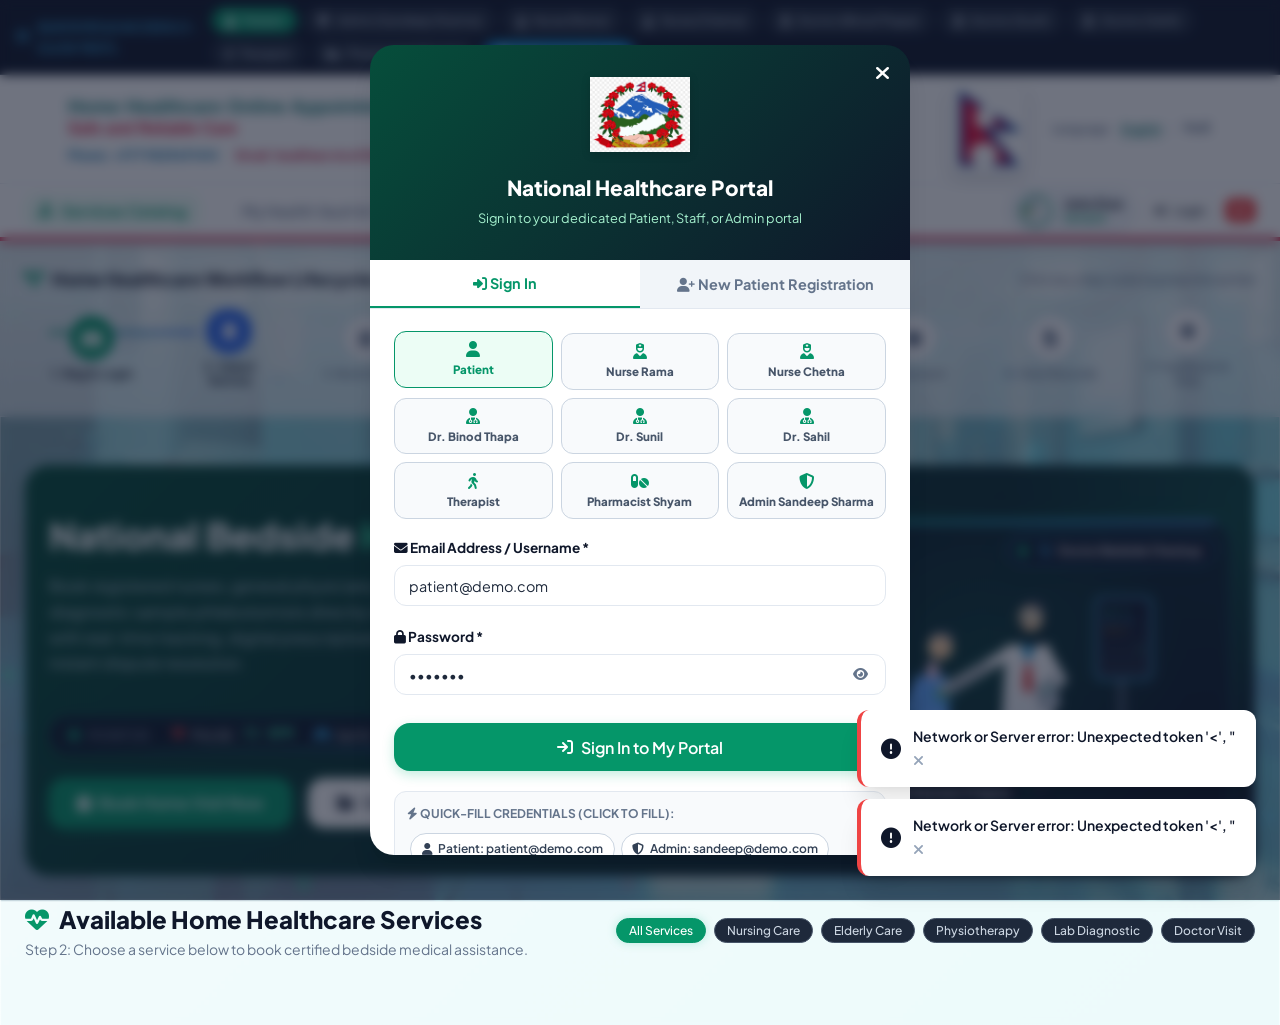
==== templates/index.html @ 121a7b7d "number changes" ====
<!DOCTYPE html>
<html lang="en">
<head>
  <meta charset="UTF-8">
  <meta name="viewport" content="width=device-width, initial-scale=1.0">
  <title>National Home Healthcare Management System</title>
  
  <!-- Google Fonts: Plus Jakarta Sans -->
  <link rel="preconnect" href="https://fonts.googleapis.com">
  <link rel="preconnect" href="https://fonts.gstatic.com" crossorigin>
  <link href="https://fonts.googleapis.com/css2?family=Plus+Jakarta+Sans:wght@400;500;600;700;800&display=swap" rel="stylesheet">
  
  <!-- Font Awesome 6 Icons -->
  <link rel="stylesheet" href="https://cdnjs.cloudflare.com/ajax/libs/font-awesome/6.4.2/css/all.min.css">
  
  <!-- Core & Animation Stylesheets -->
  <link rel="stylesheet" href="/static/css/style.css">
  <link rel="stylesheet" href="/static/css/animations.css">
  <link rel="stylesheet" href="/static/css/doctor_animation.css">
</head>
<body>

  <!-- Top Quick Demo Role Switcher Bar -->
  <aside class="demo-role-bar">
    <div class="demo-title">
      <i class="fa-solid fa-arrows-spin animate-spin" style="animation-duration: 4s;"></i>
      <span>QUICK ROLE ACCESS (1-CLICK TEST):</span>
    </div>
    <div class="role-chips">
      <button class="role-chip-btn active" data-role="patient" onclick="switchDemoRole('patient')" title="Switch to Patient">
        <i class="fa-solid fa-user"></i> Patient
      </button>
      <button class="role-chip-btn" data-role="admin" onclick="switchDemoRole('admin')" title="Switch to Admin Sandeep Sharma">
        <i class="fa-solid fa-shield-halved"></i> Admin (Sandeep Sharma)
      </button>
      <button class="role-chip-btn" data-role="nurse" onclick="switchDemoRole('nurse')" title="Switch to Nurse Rama">
        <i class="fa-solid fa-user-nurse"></i> Nurse (Rama)
      </button>
      <button class="role-chip-btn" data-role="nurse_chetna" onclick="switchDemoRole('nurse_chetna')" title="Switch to Nurse Chetna">
        <i class="fa-solid fa-user-nurse"></i> Nurse (Chetna)
      </button>
      <button class="role-chip-btn" data-role="doctor" onclick="switchDemoRole('doctor')" title="Switch to Doctor Binod Thapa">
        <i class="fa-solid fa-user-doctor"></i> Doctor (Binod Thapa)
      </button>
      <button class="role-chip-btn" data-role="doctor_sunil" onclick="switchDemoRole('doctor_sunil')" title="Switch to Doctor Sunil">
        <i class="fa-solid fa-user-doctor"></i> Doctor (Sunil)
      </button>
      <button class="role-chip-btn" data-role="doctor_sahil" onclick="switchDemoRole('doctor_sahil')" title="Switch to Doctor Sahil">
        <i class="fa-solid fa-user-doctor"></i> Doctor (Sahil)
      </button>
      <button class="role-chip-btn" data-role="therapist" onclick="switchDemoRole('therapist')" title="Switch to Therapist">
        <i class="fa-solid fa-person-walking"></i> Therapist
      </button>
      <button class="role-chip-btn" data-role="pharmacist" onclick="switchDemoRole('pharmacist')" title="Switch to Pharmacist Shyam">
        <i class="fa-solid fa-pills"></i> Pharmacist (Shyam)
      </button>
      <button class="role-chip-btn" data-role="login" onclick="openLoginModal()" style="background:#0284c7; color:white; border-color:#38bdf8;">
        <i class="fa-solid fa-key"></i> ID/Password Login
      </button>
    </div>
  </aside>

  <!-- Government service masthead -->
  <header class="navbar">
    <div class="government-masthead">
      <div class="masthead-service-info">
        <strong data-i18n data-en="Home Healthcare Online Appointments with Expert Doctors" data-ne="घरमै स्वास्थ्य सेवा अनलाइन अपोइन्टमेन्ट विशेषज्ञ चिकित्सक">Home Healthcare Online Appointments with Expert Doctors</strong>
        <strong data-i18n data-en="Safe and Reliable Care" data-ne="सुरक्षित र भरपर्दो सेवा">Safe and Reliable Care</strong>
        <div class="masthead-contact">
          <span>Phone: +977 9829691414</span>
          <span>Email: healthservice123@gmail.com</span>
        </div>
      </div>

      <div class="nepal-flag-card" role="img" aria-label="Flag of Nepal">
        <svg viewBox="0 0 120 150" aria-hidden="true">
          <defs>
            <linearGradient id="flagRed" x1="0" y1="0" x2="1" y2="1">
              <stop offset="0" stop-color="#e8113f"/>
              <stop offset="1" stop-color="#d10a35"/>
            </linearGradient>
          </defs>
          <g class="flag-cloth">
            <path d="M10 9 L111 76 L58 76 L111 141 L10 141 Z" fill="url(#flagRed)" stroke="#003893" stroke-width="7" stroke-linejoin="miter"/>
            <!-- Moon and sun use the official Nepal flag placement. -->
            <path d="M31 38 A24 24 0 0 0 74 51 A19 19 0 0 1 35 57 A22 22 0 0 0 31 38 Z" fill="#fff"/>
            <path d="M51 29 l3 8 5-7 1 8 7-5 -2 8 8-2 -5 7 8 1 -8 4 5 6 -9-1 1 8 -7-5 -3 8 -3-8 -7 5 1-8 -9 1 5-6 -8-4 8-1 -5-7 8 2 -2-8 7 5 1-8 5 7z" fill="#fff"/>
            <path d="M53 95 l4 10 8-7 1 11 10-4 -4 10 11 1 -9 7 10 4 -11 3 6 9 -11-1 1 11 -9-6 -3 11 -4-10 -5 10 -3-11 -9 6 1-11 -11 1 6-9 -11-3 10-4 -9-7 11-1 -4-10 10 4 1-11 8 7z" fill="#fff"/>
          </g>
        </svg>
      </div>

      <div class="language-switcher" aria-label="Language selection">
        <span class="language-label" data-i18n data-en="Language" data-ne="भाषा">Language</span>
        <button type="button" class="language-option active" data-language="en" onclick="setLanguage('en')">English</button>
        <span class="language-divider">|</span>
        <button type="button" class="language-option" data-language="ne" onclick="setLanguage('ne')">नेपाली</button>
      </div>
    </div>

    <div class="container nav-wrapper">
      <nav class="nav-links">
        <button class="nav-btn active" id="navBtnServices" data-tab="services" onclick="switchTab('services')">
          <i class="fa-solid fa-hand-holding-medical"></i> <span data-i18n data-en="Services Catalog" data-ne="सेवा सूची">Services Catalog</span>
        </button>
        <button class="nav-btn" id="navBtnRecords" data-tab="records" onclick="switchTab('records')">
          <i class="fa-solid fa-folder-medical"></i> <span data-i18n data-en="My Health Vault & Vitals" data-ne="मेरो स्वास्थ्य विवरण">My Health Vault & Vitals</span>
        </button>
        <button class="nav-btn" id="navBtnProfessional" data-tab="professional" onclick="switchTab('professional')">
          <i class="fa-solid fa-stethoscope"></i> <span id="staffNavLabel" data-i18n data-en="Staff Dashboard" data-ne="कर्मचारी ड्यासबोर्ड">Staff Dashboard</span>
        </button>
        <button class="nav-btn" id="navBtnAdmin" data-tab="admin" onclick="switchTab('admin')">
          <i class="fa-solid fa-chart-line"></i> <span data-i18n data-en="Admin Dispatch & Resolution" data-ne="प्रशासनिक व्यवस्थापन">Admin Dispatch & Resolution</span>
        </button>
      </nav>

      <div style="display:flex; align-items:center; gap:0.5rem;">
        <div class="user-badge-menu" id="userBadgeSection" onclick="openLoginModal()" style="cursor:pointer;" title="Click to view or switch user credentials">
          <img id="headerUserAvatar" src="https://images.unsplash.com/photo-1507003211169-0a1dd7228f2d?w=100" alt="Avatar" class="user-avatar-mini">
          <div class="user-info-text">
            <span id="headerUserName" class="user-info-name">John Doe</span>
            <span id="headerUserRole" class="user-info-role">PATIENT</span>
          </div>
        </div>
        <button class="btn btn-outline btn-sm" onclick="openLoginModal()" style="font-size:0.75rem; padding:0.4rem 0.6rem;" title="Sign In with ID and Password">
          <i class="fa-solid fa-right-to-bracket"></i> Login
        </button>
        <button class="btn btn-sm btn-danger" onclick="logoutUser()" style="font-size:0.75rem; padding:0.4rem 0.6rem;" title="Logout">
          <i class="fa-solid fa-power-off"></i>
        </button>
      </div>
    </div>
  </header>

  <!-- 9-Step Interactive Workflow Visualizer Stepper -->
  <section class="workflow-section">
    <div class="container">
      <div class="workflow-header">
        <h3>
          <i class="fa-solid fa-diagram-project" style="color:var(--primary);"></i>
          Home Healthcare Workflow Lifecycle (9 Steps)
        </h3>
        <span style="font-size:0.8rem; color:var(--text-muted); font-weight:600;">Click any step node to jump into action</span>
      </div>

      <div class="workflow-stepper-wrapper">
        <div class="workflow-stepper">
          <div class="step-connector">
            <div id="stepProgressBar" class="step-connector-progress" style="width: 25%;"></div>
          </div>

          <!-- Step 1 -->
          <div class="step-node completed" data-step="1" onclick="onStepperClick(1)" title="Step 1: Patient Registration & Login">
            <div class="step-circle"><i class="fa-solid fa-id-card-clip"></i></div>
            <span class="step-label">1. Reg & Login</span>
          </div>

          <!-- Step 2 -->
          <div class="step-node active" data-step="2" onclick="onStepperClick(2)" title="Step 2: Select Healthcare Service">
            <div class="step-circle"><i class="fa-solid fa-clipboard-list"></i></div>
            <span class="step-label">2. Select Service</span>
          </div>

          <!-- Step 3 -->
          <div class="step-node" data-step="3" onclick="onStepperClick(3)" title="Step 3: Book Appointment & Upload Documents">
            <div class="step-circle"><i class="fa-solid fa-calendar-plus"></i></div>
            <span class="step-label">3. Book & Docs</span>
          </div>

          <!-- Step 4 -->
          <div class="step-node" data-step="4" onclick="onStepperClick(4)" title="Step 4: Admin Assigns Healthcare Professional">
            <div class="step-circle"><i class="fa-solid fa-user-doctor"></i></div>
            <span class="step-label">4. Admin Assign</span>
          </div>

          <!-- Step 5 -->
          <div class="step-node" data-step="5" onclick="onStepperClick(5)" title="Step 5: Home Visit & Service Provided">
            <div class="step-circle"><i class="fa-solid fa-house-chimney-medical"></i></div>
            <span class="step-label">5. Home Visit</span>
          </div>

          <!-- Step 6 -->
          <div class="step-node" data-step="6" onclick="onStepperClick(6)" title="Step 6: Update Vitals, Records & Prescriptions">
            <div class="step-circle"><i class="fa-solid fa-file-waveform"></i></div>
            <span class="step-label">6. Records & Rx</span>
          </div>

          <!-- Step 7 -->
          <div class="step-node" data-step="7" onclick="onStepperClick(7)" title="Step 7: Payment (Online Card, UPI or Cash)">
            <div class="step-circle"><i class="fa-solid fa-wallet"></i></div>
            <span class="step-label">7. Payment</span>
          </div>

          <!-- Step 8 -->
          <div class="step-node" data-step="8" onclick="onStepperClick(8)" title="Step 8: View Records, Reports & History">
            <div class="step-circle"><i class="fa-solid fa-file-medical"></i></div>
            <span class="step-label">8. View Records</span>
          </div>

          <!-- Step 9 -->
          <div class="step-node" data-step="9" onclick="onStepperClick(9)" title="Step 9: Feedback, Rating & Issue Resolution">
            <div class="step-circle"><i class="fa-solid fa-star"></i></div>
            <span class="step-label">9. Feedback & Help</span>
          </div>
        </div>
      </div>
    </div>
  </section>

  <!-- Main App Body -->
  <main class="container" style="flex:1; padding-top:1.5rem;">
    <!-- Active Role Header Banner -->
    <div id="roleBanner"></div>

    <!-- Hero Banner with Doctor-Patient Checkup Animation Scene (Patient View) -->
    <section id="heroSection" class="hero-banner">
      <div class="container hero-grid">
        <div class="hero-content">
          <h1>National Bedside <span>Healthcare At Home</span></h1>
          <p>
            Book registered nurses, general physicians, physical therapists, and diagnostic sample phlebotomists directly to your doorstep. Complete with real-time tracking, digital prescriptions, itemized billing, and instant dispute resolution.
          </p>

          <!-- Live Hospital Telemetry Vitals Bar -->
          <div class="hospital-vitals-ticker">
            <div class="vital-metric">
              <span class="live-indicator"></span>
              <span style="color:#94a3b8;">MONITOR:</span>
            </div>
            <div class="vital-metric">
              <i class="fa-solid fa-heart-pulse animate-heartbeat" style="color:#ef4444;"></i>
              <span>PULSE:</span> <span class="metric-val" style="color:#34d399;">72 BPM</span>
            </div>
            <div class="vital-metric">
              <i class="fa-solid fa-lungs" style="color:#38bdf8;"></i>
              <span>SpO2:</span> <span class="metric-val" style="color:#38bdf8;">99%</span>
            </div>
            <div class="vital-metric">
              <i class="fa-solid fa-gauge-high" style="color:#fbbf24;"></i>
              <span>BP:</span> <span class="metric-val" style="color:#fbbf24;">120/78</span>
            </div>
          </div>

          <div class="hero-actions" style="margin-top:1.5rem;">
            <button class="btn btn-primary btn-lg" onclick="onStepperClick(3)">
              <i class="fa-solid fa-calendar-check"></i> Book Home Visit Now
            </button>
            <button class="btn btn-outline btn-lg" onclick="switchTab('records')">
              <i class="fa-solid fa-folder-open"></i> View My Health Records
            </button>
          </div>
        </div>

        <!-- ========================================================
             ANIMATED DOCTOR EXAMINING PATIENT STAGE SHOWCASE
             ======================================================== -->
        <div class="doctor-checkup-stage">
          <!-- Floating Status Badges -->
          <div class="checkup-badge-floating checkup-badge-top">
            <span class="live-indicator"></span>
            <i class="fa-solid fa-stethoscope" style="color:#38bdf8;"></i>
            <span>Doctor Bedside Checkup</span>
          </div>
          
          <div class="checkup-badge-floating checkup-badge-bottom">
            <i class="fa-solid fa-heart-pulse animate-heartbeat" style="color:#ef4444;"></i>
            <span>Auscultation: Heart Normal (72 bpm)</span>
          </div>

          <!-- SVG Vector Animation Scene -->
          <svg viewBox="0 0 420 300" width="100%" height="260" xmlns="http://www.w3.org/2000/svg" style="display:block; margin:0 auto;">
            <defs>
              <linearGradient id="bedGrad" x1="0" y1="0" x2="1" y2="1">
                <stop offset="0%" stop-color="#0284c7"/>
                <stop offset="100%" stop-color="#0369a1"/>
              </linearGradient>
              <linearGradient id="docCoat" x1="0" y1="0" x2="0" y2="1">
                <stop offset="0%" stop-color="#ffffff"/>
                <stop offset="100%" stop-color="#e2e8f0"/>
              </linearGradient>
              <linearGradient id="screenGrad" x1="0" y1="0" x2="0" y2="1">
                <stop offset="0%" stop-color="#0f172a"/>
                <stop offset="100%" stop-color="#1e293b"/>
              </linearGradient>
              <linearGradient id="patientSkin" x1="0" y1="0" x2="1" y2="1">
                <stop offset="0%" stop-color="#fbcfe8"/>
                <stop offset="100%" stop-color="#f472b6"/>
              </linearGradient>
            </defs>

            <!-- Background Bedside Cardiac Monitor Stand -->
            <g transform="translate(330, 60)">
              <!-- Stand pole -->
              <rect x="26" y="90" width="8" height="110" fill="#475569" rx="3"/>
              <rect x="10" y="195" width="40" height="8" fill="#334155" rx="4"/>
              
              <!-- Monitor Box -->
              <rect x="0" y="0" width="65" height="95" rx="8" fill="#1e293b" stroke="#38bdf8" stroke-width="2" class="anim-monitor-screen"/>
              <rect x="5" y="6" width="55" height="83" rx="4" fill="url(#screenGrad)"/>
              
              <!-- Monitor Screen Contents -->
              <text x="10" y="20" fill="#10b981" font-size="8" font-family="monospace" font-weight="bold">ECG 72</text>
              <text x="10" y="30" fill="#38bdf8" font-size="7" font-family="monospace">SpO2 99%</text>
              <text x="10" y="40" fill="#f59e0b" font-size="7" font-family="monospace">120/78</text>
              
              <!-- Pulsing ECG line on screen -->
              <path d="M 8 60 L 18 60 L 22 50 L 26 72 L 30 45 L 34 60 L 52 60" fill="none" stroke="#10b981" stroke-width="1.8" stroke-linecap="round" class="anim-ecg-trace"/>
              <circle cx="52" cy="60" r="2" fill="#34d399"/>
            </g>

            <!-- Clinical Examination Bed / Chair -->
            <g transform="translate(40, 150)">
              <!-- Backrest inclined -->
              <path d="M 20 20 L 70 80 L 180 80 L 190 100 L 20 100 Z" fill="#0f172a" opacity="0.4"/>
              <!-- Cushion Bed -->
              <path d="M 25 10 L 75 70 L 185 70" fill="none" stroke="url(#bedGrad)" stroke-width="18" stroke-linecap="round" stroke-linejoin="round"/>
              <rect x="15" y="0" width="30" height="18" rx="8" fill="#e0f2fe"/>
              <!-- Bed Legs -->
              <rect x="50" y="78" width="8" height="60" fill="#64748b" rx="2"/>
              <rect x="165" y="78" width="8" height="60" fill="#64748b" rx="2"/>
            </g>

            <!-- Patient Sitting on Bed -->
            <g transform="translate(45, 40)">
              <!-- Patient Legs & Lower Body -->
              <path d="M 105 175 L 175 175 L 180 205" fill="none" stroke="#3b82f6" stroke-width="18" stroke-linecap="round" stroke-linejoin="round"/>
              <ellipse cx="180" cy="208" rx="7" ry="5" fill="#1e293b"/>

              <!-- Patient Torso / Chest (Animated Breathing) -->
              <g class="anim-patient-chest">
                <!-- Shirt -->
                <path d="M 82 110 L 112 110 L 118 175 L 75 175 Z" fill="#60a5fa" rx="6"/>
                <!-- Neck -->
                <rect x="91" y="96" width="12" height="18" fill="#fbcfe8" rx="3"/>
                <!-- Arm resting -->
                <path d="M 82 115 L 68 150 L 98 162" fill="none" stroke="#60a5fa" stroke-width="10" stroke-linecap="round"/>
                <circle cx="100" cy="164" r="5" fill="#fbcfe8"/>
                
                <!-- Heartbeat Sound Rings Radiating from Chest where Doctor places Stethoscope -->
                <circle cx="110" cy="132" r="6" fill="none" stroke="#34d399" class="anim-stetho-pulse"/>
                <circle cx="110" cy="132" r="14" fill="none" stroke="#38bdf8" class="anim-stetho-pulse" style="animation-delay: 0.5s;"/>
              </g>

              <!-- Patient Head -->
              <g transform="translate(85, 48)">
                <!-- Hair -->
                <path d="M 6 26 Q 12 5 26 12 Q 38 8 36 26 Z" fill="#475569"/>
                <!-- Face -->
                <circle cx="21" cy="30" r="14" fill="#fed7aa"/>
                <!-- Smile -->
                <path d="M 17 35 Q 21 39 25 35" fill="none" stroke="#ea580c" stroke-width="1.5" stroke-linecap="round"/>
                <!-- Eye with Blink -->
                <ellipse cx="23" cy="28" rx="2" ry="2" fill="#1e293b" class="anim-patient-blink"/>
              </g>
            </g>

            <!-- Doctor Standing Examining Patient -->
            <g transform="translate(195, 20)">
              <!-- Doctor Lower Body / Legs -->
              <path d="M 50 190 L 45 270" stroke="#1e293b" stroke-width="14" stroke-linecap="round"/>
              <path d="M 68 190 L 72 270" stroke="#1e293b" stroke-width="14" stroke-linecap="round"/>
              <ellipse cx="40" cy="272" rx="10" ry="5" fill="#0f172a"/>
              <ellipse cx="78" cy="272" rx="10" ry="5" fill="#0f172a"/>

              <!-- Doctor Coat / Body -->
              <path d="M 32 95 L 82 95 L 88 200 L 26 200 Z" fill="url(#docCoat)" filter="drop-shadow(0 4px 6px rgba(0,0,0,0.15))"/>
              <!-- Shirt Collar & Tie -->
              <path d="M 50 95 L 57 118 L 64 95 Z" fill="#0284c7"/>
              <polygon points="54,118 60,118 62,145 57,152 52,145" fill="#dc2626"/>

              <!-- Left Arm (Holding Clinical Clipboard) -->
              <path d="M 76 102 L 95 135 L 75 155" fill="none" stroke="url(#docCoat)" stroke-width="12" stroke-linecap="round"/>
              <!-- Medical Clipboard -->
              <rect x="70" y="140" width="22" height="30" rx="3" fill="#cbd5e1" stroke="#334155" stroke-width="1.5" transform="rotate(-15, 80, 155)"/>
              <rect x="74" y="146" width="14" height="2" fill="#059669" transform="rotate(-15, 80, 155)"/>
              <rect x="74" y="152" width="14" height="2" fill="#475569" transform="rotate(-15, 80, 155)"/>
              <rect x="74" y="158" width="10" height="2" fill="#475569" transform="rotate(-15, 80, 155)"/>

              <!-- Doctor Head (Animated Nod) -->
              <g class="anim-doc-head" transform="translate(42, 35)">
                <!-- Hair -->
                <path d="M 4 25 Q 12 2 30 10 Q 36 12 34 26 Z" fill="#334155"/>
                <!-- Face -->
                <circle cx="18" cy="30" r="14" fill="#fed7aa"/>
                <!-- Glasses -->
                <circle cx="14" cy="28" r="4.5" fill="none" stroke="#0284c7" stroke-width="1.2"/>
                <circle cx="23" cy="28" r="4.5" fill="none" stroke="#0284c7" stroke-width="1.2"/>
                <line x1="18.5" y1="28" x2="19.5" y2="28" stroke="#0284c7" stroke-width="1.2"/>
                <!-- Smile -->
                <path d="M 15 36 Q 19 39 22 36" fill="none" stroke="#c2410c" stroke-width="1.5" stroke-linecap="round"/>
                
                <!-- Stethoscope Headset around Doctor's ears -->
                <path d="M 8 28 C 4 35, 12 58, 22 62 C 32 58, 38 35, 34 28" fill="none" stroke="#0f172a" stroke-width="2.5"/>
              </g>

              <!-- Doctor Right Arm with Stethoscope Chest Piece (Animated Auscultation Checking Patient) -->
              <g class="anim-doc-arm">
                <!-- Arm extending forward towards patient -->
                <path d="M 38 102 C 10 120, -15 135, -40 148" fill="none" stroke="url(#docCoat)" stroke-width="13" stroke-linecap="round"/>
                <!-- Hand holding chest piece -->
                <circle cx="-42" cy="150" r="6" fill="#fed7aa"/>
                
                <!-- Stethoscope Rubber Tube & Chestpiece placed on patient's heart -->
                <path d="M 12 118 C -5 130, -25 140, -42 152" fill="none" stroke="#0f172a" stroke-width="2.5" stroke-linecap="round"/>
                <!-- Metallic Stethoscope Diaphragm on chest -->
                <circle cx="-44" cy="153" r="5" fill="#94a3b8" stroke="#059669" stroke-width="2"/>
                <circle cx="-44" cy="153" r="2" fill="#34d399"/>
              </g>
            </g>
          </svg>
        </div>
      </div>
    </section>

    <!-- VIEW 1: Services Catalog & Booking (Steps 2 & 3) -->
    <section id="view-services" class="dashboard-view active-view">
      <div class="section-title-bar">
        <div>
          <h2 class="section-title"><i class="fa-solid fa-heart-pulse" style="color:var(--primary);"></i> Available Home Healthcare Services</h2>
          <p style="font-size:0.875rem; color:var(--text-muted);">Step 2: Choose a service below to book certified bedside medical assistance.</p>
        </div>

        <!-- Filter Chips -->
        <div style="display:flex; gap:0.5rem; flex-wrap:wrap;">
          <button class="service-filter-btn role-chip-btn active" onclick="filterServices('All')">All Services</button>
          <button class="service-filter-btn role-chip-btn" onclick="filterServices('Nursing')">Nursing Care</button>
          <button class="service-filter-btn role-chip-btn" onclick="filterServices('Senior Care')">Elderly Care</button>
          <button class="service-filter-btn role-chip-btn" onclick="filterServices('Rehabilitation')">Physiotherapy</button>
          <button class="service-filter-btn role-chip-btn" onclick="filterServices('Diagnostic')">Lab Diagnostic</button>
          <button class="service-filter-btn role-chip-btn" onclick="filterServices('Medical')">Doctor Visit</button>
        </div>
      </div>

      <div id="servicesGridContainer" class="services-grid"></div>
    </section>

    <!-- VIEW 2: Patient Health Vault & Appointment History (Step 8) -->
    <section id="view-records" class="dashboard-view">
      <div class="section-title-bar">
        <div>
          <h2 class="section-title"><i class="fa-solid fa-folder-medical" style="color:var(--secondary);"></i> Patient Medical Vault & Timeline</h2>
          <p style="font-size:0.875rem; color:var(--text-muted);">Step 8: View historical vitals, digital prescriptions, invoices, and diagnostic reports.</p>
        </div>
        <button class="btn btn-primary btn-sm" onclick="switchTab('services')">
          <i class="fa-solid fa-plus"></i> Book New Service
        </button>
      </div>

      <div class="card-panel">
        <div style="display:flex; justify-content:space-between; align-items:center; margin-bottom:1rem;">
          <h3 style="font-size:1.1rem; font-weight:800; color:var(--dark);">
            <i class="fa-solid fa-chart-line" style="color:var(--primary);"></i> Vitals Health Trend Visualizer
          </h3>
          <div style="display:flex; gap:1rem; font-size:0.8rem; font-weight:700;">
            <span style="color:#10b981;"><i class="fa-solid fa-circle"></i> Pulse (bpm)</span>
            <span style="color:#2563eb;"><i class="fa-solid fa-circle"></i> Blood Sugar (mg/dL)</span>
          </div>
        </div>
        <canvas id="vitalsChartCanvas" style="width:100%; height:200px;"></canvas>
      </div>

      <div class="section-title-bar" style="margin-top:2rem;">
        <h3 style="font-size:1.2rem; font-weight:800; color:var(--dark);">
          <i class="fa-solid fa-clock-rotate-left"></i> Appointment & Visit History
        </h3>
      </div>

      <div id="patientAppointmentsHistoryList"></div>
    </section>

    <!-- VIEW 3: Healthcare Professional Console (Steps 5 & 6) -->
    <section id="view-professional" class="dashboard-view">
      <div class="section-title-bar">
        <div>
          <h2 class="section-title" id="staffDashboardTitle"><i class="fa-solid fa-user-nurse" style="color:var(--primary);"></i> Staff Dashboard</h2>
          <p id="staffDashboardDescription" style="font-size:0.875rem; color:var(--text-muted);">Manage your assigned home visits and patient care tasks.</p>
        </div>
      </div>
      <div id="staffDashboardIntro" class="staff-dashboard-intro"></div>
      <div id="proAppointmentsContainer"></div>
    </section>

    <!-- VIEW 4: Admin Dispatch & Resolution Hub (Step 4 & Issue Management) -->
    <section id="view-admin" class="dashboard-view">
      <div class="section-title-bar">
        <div>
          <h2 class="section-title"><i class="fa-solid fa-chart-pie" style="color:var(--secondary);"></i> Admin Dispatch & Resolution Command</h2>
          <p style="font-size:0.875rem; color:var(--text-muted);">Step 4: Match and assign verified healthcare professionals, track visits, and resolve patient complaints.</p>
        </div>
      </div>

      <div style="display:grid; grid-template-columns:repeat(auto-fit, minmax(180px, 1fr)); gap:1rem; margin-bottom:1.5rem;">
        <div class="card-panel" style="text-align:center;">
          <div id="adminStatTotal" style="font-size:1.8rem; font-weight:800; color:var(--dark);">0</div>
          <div style="font-size:0.75rem; color:var(--text-muted); text-transform:uppercase; font-weight:700;">Total Bookings</div>
        </div>
        <div class="card-panel" style="text-align:center;">
          <div id="adminStatPending" style="font-size:1.8rem; font-weight:800; color:var(--warning);">0</div>
          <div style="font-size:0.75rem; color:var(--text-muted); text-transform:uppercase; font-weight:700;">Pending Dispatch</div>
        </div>
        <div class="card-panel" style="text-align:center;">
          <div id="adminStatCompleted" style="font-size:1.8rem; font-weight:800; color:var(--success);">0</div>
          <div style="font-size:0.75rem; color:var(--text-muted); text-transform:uppercase; font-weight:700;">Completed Visits</div>
        </div>
        <div class="card-panel" style="text-align:center;">
          <div id="adminStatRevenue" style="font-size:1.8rem; font-weight:800; color:var(--primary);">रु 0.00</div>
          <div style="font-size:0.75rem; color:var(--text-muted); text-transform:uppercase; font-weight:700;">Total Revenue</div>
        </div>
        <div class="card-panel" style="text-align:center;">
          <div id="adminStatIssues" style="font-size:1.8rem; font-weight:800; color:var(--danger);">0</div>
          <div style="font-size:0.75rem; color:var(--text-muted); text-transform:uppercase; font-weight:700;">Open Issues</div>
        </div>
      </div>

      <div class="card-panel">
        <h3 style="font-size:1.1rem; font-weight:800; margin-bottom:1rem;">
          <i class="fa-solid fa-table-list"></i> Live Appointment Requests & Assignments
        </h3>
        <div class="data-table-wrapper">
          <table class="data-table">
            <thead>
              <tr>
                <th>Appt #</th>
                <th>Patient</th>
                <th>Service & Time</th>
                <th>Address</th>
                <th>Assigned Professional</th>
                <th>Status</th>
                <th>Action</th>
              </tr>
            </thead>
            <tbody id="adminAppointmentsTableBody"></tbody>
          </table>
        </div>
      </div>

      <div class="section-title-bar" style="margin-top:2rem;">
        <h3 style="font-size:1.2rem; font-weight:800; color:var(--danger);">
          <i class="fa-solid fa-headset"></i> Patient Issue Resolution & Dispute Center
        </h3>
      </div>
      <div id="adminIssuesListContainer"></div>
    </section>
  </main>

  <!-- MODALS -->

  <!-- 1. Dedicated Authentication / Login & Register Modal (Step 1) -->
  <div id="authModal" class="modal-backdrop">
    <div class="modal-box" style="max-width:540px;">
      <div class="login-header-banner">
        <img src="/static/images/nepal_emblem_logo.png" alt="Emblem" class="emblem-logo">
        <h3 style="font-size:1.3rem; font-weight:800; margin:0;">National Healthcare Portal</h3>
        <div style="font-size:0.8rem; color:#a7f3d0; margin-top:0.25rem;">Sign in to your dedicated Patient, Staff, or Admin portal</div>
        <button class="modal-close-btn" onclick="closeModal('authModal')" style="position:absolute; top:12px; right:12px; color:white;"><i class="fa-solid fa-xmark"></i></button>
      </div>

      <div class="login-tab-switch">
        <button type="button" id="authTabLogin" class="login-tab-btn active" onclick="switchAuthTab('login')">
          <i class="fa-solid fa-right-to-bracket"></i> Sign In
        </button>
        <button type="button" id="authTabRegister" class="login-tab-btn" onclick="switchAuthTab('register')">
          <i class="fa-solid fa-user-plus"></i> New Patient Registration
        </button>
      </div>

      <div class="modal-body" style="padding:1.5rem;">
        <div id="loginFormSection">
          <form onsubmit="handleLoginSubmit(event)">
            <div class="role-login-grid" aria-label="Choose your portal">
              <button type="button" class="role-login-card active" data-login-role="patient" onclick="selectRoleLogin('patient', 'patient@demo.com', 'ram123')"><i class="fa-solid fa-user"></i><span>Patient</span></button>
              <button type="button" class="role-login-card" data-login-role="nurse" onclick="selectRoleLogin('nurse', 'nurse.rama@demo.com', 'nurse123')"><i class="fa-solid fa-user-nurse"></i><span>Nurse Rama</span></button>
              <button type="button" class="role-login-card" data-login-role="nurse_chetna" onclick="selectRoleLogin('nurse_chetna', 'nurse.chetna@demo.com', 'nurse123')"><i class="fa-solid fa-user-nurse"></i><span>Nurse Chetna</span></button>
              <button type="button" class="role-login-card" data-login-role="doctor" onclick="selectRoleLogin('doctor', 'dr.binod@demo.com', 'doctor123')"><i class="fa-solid fa-user-doctor"></i><span>Dr. Binod Thapa</span></button>
              <button type="button" class="role-login-card" data-login-role="doctor_sunil" onclick="selectRoleLogin('doctor_sunil', 'dr.sunil@demo.com', 'doctor123')"><i class="fa-solid fa-user-doctor"></i><span>Dr. Sunil</span></button>
              <button type="button" class="role-login-card" data-login-role="doctor_sahil" onclick="selectRoleLogin('doctor_sahil', 'dr.sahil@demo.com', 'doctor123')"><i class="fa-solid fa-user-doctor"></i><span>Dr. Sahil</span></button>
              <button type="button" class="role-login-card" data-login-role="therapist" onclick="selectRoleLogin('therapist', 'therapist.asha@demo.com', 'therapist123')"><i class="fa-solid fa-person-walking"></i><span>Therapist</span></button>
              <button type="button" class="role-login-card" data-login-role="pharmacist" onclick="selectRoleLogin('pharmacist', 'pharm.shyam@demo.com', 'pharm123')"><i class="fa-solid fa-pills"></i><span>Pharmacist Shyam</span></button>
              <button type="button" class="role-login-card" data-login-role="admin" onclick="selectRoleLogin('admin', 'sandeep@demo.com', 'admin123')"><i class="fa-solid fa-shield-halved"></i><span>Admin Sandeep Sharma</span></button>
            </div>
            <div class="form-group">
              <label class="form-label"><i class="fa-solid fa-envelope"></i> Email Address / Username *</label>
              <input type="email" id="loginEmail" class="form-control" placeholder="Enter your registered email" value="patient@demo.com" required>
            </div>
            <div class="form-group">
              <label class="form-label"><i class="fa-solid fa-lock"></i> Password *</label>
              <div class="password-input-wrap">
                <input type="password" id="loginPassword" class="form-control" placeholder="Enter your password" value="demo123" required>
                <button type="button" class="password-toggle" onclick="togglePasswordVisibility('loginPassword', this)" aria-label="Show password" title="Show password"><i class="fa-solid fa-eye"></i></button>
              </div>
            </div>

            <button type="submit" class="btn btn-primary btn-lg" style="width:100%; margin-top:0.5rem;">
              <i class="fa-solid fa-arrow-right-to-bracket"></i> Sign In to My Portal
            </button>
          </form>

          <div class="preset-credentials-box">
            <div style="font-size:0.75rem; font-weight:700; color:var(--text-muted); text-transform:uppercase; margin-bottom:0.4rem;">
              <i class="fa-solid fa-bolt"></i> Quick-Fill Credentials (Click to fill):
            </div>
            <div style="display:flex; flex-wrap:wrap;">
              <span class="preset-chip" onclick="selectRoleLogin('patient', 'patient@demo.com', 'ram123')">
                <i class="fa-solid fa-user"></i> Patient: patient@demo.com
              </span>
              <span class="preset-chip" onclick="selectRoleLogin('admin', 'sandeep@demo.com', 'admin123')">
                <i class="fa-solid fa-shield-halved"></i> Admin: sandeep@demo.com
              </span>
              <span class="preset-chip" onclick="selectRoleLogin('nurse', 'nurse.rama@demo.com', 'nurse123')">
                <i class="fa-solid fa-user-nurse"></i> Rama: nurse.rama@demo.com
              </span>
              <span class="preset-chip" onclick="selectRoleLogin('doctor', 'dr.binod@demo.com', 'doctor123')">
                <i class="fa-solid fa-user-doctor"></i> Doctor: dr.binod@demo.com
              </span>
              <span class="preset-chip" onclick="selectRoleLogin('therapist', 'therapist.asha@demo.com', 'therapist123')">
                <i class="fa-solid fa-person-walking"></i> Therapist: therapist.asha@demo.com
              </span>
            </div>
          </div>
        </div>

        <div id="registerFormSection" style="display:none;">
          <form onsubmit="handleRegisterSubmit(event)">
            <div class="form-grid-2">
              <div class="form-group">
                <label class="form-label">Full Name *</label>
                <input type="text" id="regName" class="form-control" placeholder="e.g. Ramesh Sharma" required>
              </div>
              <div class="form-group">
                <label class="form-label">Email Address *</label>
                <input type="email" id="regEmail" class="form-control" placeholder="e.g. ramesh@example.com" required>
              </div>
            </div>

            <div class="form-grid-2">
              <div class="form-group">
                <label class="form-label">Password *</label>
                <div class="password-input-wrap">
                  <input type="password" id="regPassword" class="form-control" placeholder="Create password" required>
                  <button type="button" class="password-toggle" onclick="togglePasswordVisibility('regPassword', this)" aria-label="Show password" title="Show password"><i class="fa-solid fa-eye"></i></button>
                </div>
              </div>
              <div class="form-group">
                <label class="form-label">Phone Number *</label>
                <input type="text" id="regPhone" class="form-control" placeholder="+977 98XXXXXXXX" required>
              </div>
            </div>

            <div class="form-grid-2">
              <div class="form-group">
                <label class="form-label">Age</label>
                <input type="number" id="regAge" class="form-control" value="35">
              </div>
              <div class="form-group">
                <label class="form-label">Gender</label>
                <select id="regGender" class="form-control">
                  <option value="Male">Male</option>
                  <option value="Female">Female</option>
                  <option value="Other">Other</option>
                </select>
              </div>
            </div>

            <div class="form-grid-2">
              <div class="form-group">
                <label class="form-label">Blood Group</label>
                <select id="regBloodGroup" class="form-control">
                  <option value="O+">O+</option>
                  <option value="A+">A+</option>
                  <option value="B+">B+</option>
                  <option value="AB+">AB+</option>
                  <option value="O-">O-</option>
                </select>
              </div>
              <div class="form-group">
                <label class="form-label">Account Role</label>
                <select id="regRole" class="form-control">
                  <option value="patient">Patient</option>
                  <option value="professional">Healthcare Professional</option>
                </select>
              </div>
            </div>

            <div class="form-group">
              <label class="form-label">Home Address</label>
              <input type="text" id="regAddress" class="form-control" placeholder="Enter municipality, ward no., city">
            </div>

            <button type="submit" class="btn btn-primary btn-lg" style="width:100%;">
              <i class="fa-solid fa-user-check"></i> Register Account & Sign In
            </button>
          </form>
        </div>
      </div>
    </div>
  </div>

  <!-- 2. Interactive Booking Modal (Step 3) -->
  <div id="bookingModal" class="modal-backdrop">
    <div class="modal-box">
      <div class="modal-header">
        <div>
          <h3 class="modal-title"><i id="bookingServiceIcon" class="fa-solid fa-stethoscope" style="color:var(--primary);"></i> Book Healthcare Appointment</h3>
          <div style="font-size:0.8rem; color:var(--text-muted);">Step 3: Provide health concerns and attach previous medical documents.</div>
        </div>
        <button class="modal-close-btn" onclick="closeModal('bookingModal')"><i class="fa-solid fa-xmark"></i></button>
      </div>
      <div class="modal-body">
        <form onsubmit="submitBookingRequest(event)">
          <div style="background:var(--primary-light); border:1px solid #a7f3d0; border-radius:var(--radius-md); padding:1rem; margin-bottom:1.25rem; display:flex; justify-content:space-between; align-items:center;">
            <div>
              <div style="font-size:0.75rem; text-transform:uppercase; font-weight:700; color:var(--primary);">Selected Service</div>
              <div id="bookingServiceTitle" style="font-size:1.1rem; font-weight:800; color:var(--dark);">Skilled Nursing Care</div>
              <div style="font-size:0.8rem; color:var(--text-muted);"><i class="fa-regular fa-clock"></i> <span id="bookingServiceDuration">60 mins</span></div>
            </div>
            <div id="bookingServicePrice" style="font-size:1.4rem; font-weight:800; color:var(--primary);">रु 65.00</div>
          </div>

          <div class="form-grid-2">
            <div class="form-group">
              <label class="form-label">Preferred Date *</label>
              <input type="date" id="bookingDate" class="form-control" required>
            </div>
            <div class="form-group">
              <label class="form-label">Preferred Time Slot *</label>
              <select id="bookingTimeSlot" class="form-control" required>
                <option value="09:00 AM - 10:00 AM">Morning (09:00 AM - 10:00 AM)</option>
                <option value="11:30 AM - 12:30 PM">Mid-Day (11:30 AM - 12:30 PM)</option>
                <option value="02:00 PM - 03:00 PM">Afternoon (02:00 PM - 03:00 PM)</option>
                <option value="05:00 PM - 06:00 PM">Evening (05:00 PM - 06:00 PM)</option>
              </select>
            </div>
          </div>

          <div class="form-group">
            <div style="display:flex; justify-content:space-between; align-items:center; margin-bottom:0.4rem;">
              <label class="form-label" style="margin-bottom:0;">Home Visit Address *</label>
              <button type="button" class="btn btn-sm btn-outline" onclick="autoDetectLocation()" style="font-size:0.75rem; padding:0.2rem 0.5rem;">
                <i class="fa-solid fa-location-crosshairs" style="color:var(--primary);"></i> Auto-Detect GPS
              </button>
            </div>
            <input type="text" id="bookingAddress" class="form-control" placeholder="Enter complete flat/house number and street" required>
          </div>

          <div class="form-group">
            <label class="form-label">Medical Symptoms & Care Requirements</label>
            <textarea id="bookingSymptoms" class="form-control" rows="2" placeholder="e.g., Post-surgery knee dressing change, IV injection, blood pressure check..."></textarea>
          </div>

          <div class="form-grid-2">
            <div class="form-group">
              <label class="form-label">Emergency Contact Name</label>
              <input type="text" id="bookingEmergencyName" class="form-control" value="Mary Doe (Spouse)">
            </div>
            <div class="form-group">
              <label class="form-label">Emergency Contact Phone</label>
              <input type="text" id="bookingEmergencyPhone" class="form-control" value="+1 (555) 234-9999">
            </div>
          </div>

          <div class="form-group">
            <label class="form-label">Attach Previous Medical Documents / Prescription (Optional)</label>
            <div id="bookingDropzone" class="dropzone-area">
              <i class="fa-solid fa-cloud-arrow-up dropzone-icon"></i>
              <div style="font-weight:700; font-size:0.9rem;">Drag & drop past prescriptions or lab orders here</div>
              <div style="font-size:0.75rem; color:var(--text-muted);">Supports PDF, PNG, JPG (Max 16MB)</div>
              <input type="file" id="bookingFileInput" style="display:none;" multiple accept=".pdf,.png,.jpg,.jpeg,.doc,.docx">
            </div>
            <div id="bookingUploadedFilesList" class="upload-file-list"></div>
          </div>

          <button type="submit" class="btn btn-primary btn-lg" style="width:100%; margin-top:0.5rem;">
            <i class="fa-solid fa-check"></i> Submit Appointment Request (Step 3 Complete)
          </button>
        </form>
      </div>
    </div>
  </div>

  <!-- 3. Admin Assign Professional Modal (Step 4) -->
  <div id="adminAssignModal" class="modal-backdrop">
    <div class="modal-box">
      <div class="modal-header">
        <h3 class="modal-title"><i class="fa-solid fa-user-plus" style="color:var(--primary);"></i> Assign Healthcare Professional</h3>
        <button class="modal-close-btn" onclick="closeModal('adminAssignModal')"><i class="fa-solid fa-xmark"></i></button>
      </div>
      <div class="modal-body">
        <form onsubmit="submitStaffAssignment(event)">
          <div class="form-group">
            <label class="form-label">Select Verified Healthcare Provider</label>
            <select id="assignStaffSelect" class="form-control" required></select>
          </div>
          <button type="submit" class="btn btn-primary" style="width:100%;">
            <i class="fa-solid fa-check-double"></i> Confirm Staff Assignment & Notify Patient
          </button>
        </form>
      </div>
    </div>
  </div>

  <!-- 4. Healthcare Professional Visit & Records Console (Step 6) -->
  <div id="completeRecordsModal" class="modal-backdrop">
    <div class="modal-box" style="max-width:800px;">
      <div class="modal-header">
        <div>
          <h3 class="modal-title"><i class="fa-solid fa-stethoscope" style="color:var(--primary);"></i> Bedside Clinical Examination & Rx Builder</h3>
          <div style="font-size:0.8rem; color:var(--text-muted);">Step 6: Log patient vitals, diagnosis, and issue digital prescription.</div>
        </div>
        <button class="modal-close-btn" onclick="closeModal('completeRecordsModal')"><i class="fa-solid fa-xmark"></i></button>
      </div>
      <div class="modal-body">
        <form onsubmit="submitVisitRecords(event)">
          <div style="background:#f8fafc; border-radius:var(--radius-md); padding:1rem; margin-bottom:1.25rem;">
            <div style="font-weight:800; font-size:0.95rem; color:var(--dark); margin-bottom:0.75rem;">
              <i class="fa-solid fa-heart-pulse" style="color:var(--danger);"></i> Patient Vitals Log
            </div>
            <div style="display:grid; grid-template-columns:repeat(3, 1fr); gap:0.75rem;">
              <div class="form-group" style="margin-bottom:0;">
                <label class="form-label" style="font-size:0.75rem;">Blood Pressure (mmHg)</label>
                <input type="text" id="vrBloodPressure" class="form-control" value="120/78">
              </div>
              <div class="form-group" style="margin-bottom:0;">
                <label class="form-label" style="font-size:0.75rem;">Pulse Rate (bpm)</label>
                <input type="number" id="vrPulse" class="form-control" value="72">
              </div>
              <div class="form-group" style="margin-bottom:0;">
                <label class="form-label" style="font-size:0.75rem;">Temperature (°F)</label>
                <input type="number" step="0.1" id="vrTemp" class="form-control" value="98.4">
              </div>
              <div class="form-group" style="margin-bottom:0;">
                <label class="form-label" style="font-size:0.75rem;">SpO2 (%)</label>
                <input type="number" id="vrSpo2" class="form-control" value="99">
              </div>
              <div class="form-group" style="margin-bottom:0;">
                <label class="form-label" style="font-size:0.75rem;">Blood Sugar (mg/dL)</label>
                <input type="number" step="0.1" id="vrSugar" class="form-control" value="105.0">
              </div>
              <div class="form-group" style="margin-bottom:0;">
                <label class="form-label" style="font-size:0.75rem;">Respiration (bpm)</label>
                <input type="number" id="vrResp" class="form-control" value="16">
              </div>
            </div>
          </div>

          <div class="form-grid-2">
            <div class="form-group">
              <label class="form-label">Clinical Observations & Examination</label>
              <textarea id="vrNotes" class="form-control" rows="2">Wound healing satisfactorily without erythema. Sutures intact. Vitals normal.</textarea>
            </div>
            <div class="form-group">
              <label class="form-label">Treatment & Procedures Administered</label>
              <textarea id="vrTreatment" class="form-control" rows="2">Sterile wound cleaning, Aquacel Ag dressing applied, IV infusion administered.</textarea>
            </div>
          </div>

          <div style="background:#f0fdf4; border:1px solid #bbf7d0; border-radius:var(--radius-md); padding:1rem; margin-bottom:1.25rem;">
            <div style="display:flex; justify-content:space-between; align-items:center; margin-bottom:0.75rem;">
              <div style="font-weight:800; font-size:0.95rem; color:#166534;">
                <i class="fa-solid fa-prescription"></i> Digital Prescription Builder
              </div>
              <button type="button" class="btn btn-sm btn-primary" onclick="addPrescriptionRow()">
                <i class="fa-solid fa-plus"></i> Add Medicine
              </button>
            </div>

            <div class="form-grid-2" style="margin-bottom:0.75rem;">
              <div>
                <label class="form-label" style="font-size:0.75rem;">Supervising Clinician / Doctor</label>
                <input type="text" id="rxDoctorName" class="form-control" value="Dr. James Wilson, MD">
              </div>
              <div>
                <label class="form-label" style="font-size:0.75rem;">Clinical Diagnosis</label>
                <input type="text" id="rxDiagnosis" class="form-control" value="Post-Op Recovery & Wound Management">
              </div>
            </div>

            <div id="prescriptionRowsContainer"></div>

            <div class="form-grid-2" style="margin-top:0.75rem;">
              <div>
                <label class="form-label" style="font-size:0.75rem;">Special Instructions / Precautions</label>
                <input type="text" id="rxSpecialInstructions" class="form-control" value="Keep surgical dressing dry. Avoid heavy lifting.">
              </div>
              <div>
                <label class="form-label" style="font-size:0.75rem;">Recommended Follow-up Date</label>
                <input type="date" id="rxFollowUpDate" class="form-control">
              </div>
            </div>
          </div>

          <div class="form-group">
            <label class="form-label">Attach Diagnostic / Lab Report (Optional)</label>
            <input type="file" class="form-control" onchange="handleVisitReportUpload(this.files)">
            <div id="visitReportUploadStatus" style="margin-top:0.25rem;"></div>
          </div>

          <button type="submit" class="btn btn-primary btn-lg" style="width:100%;">
            <i class="fa-solid fa-floppy-disk"></i> Complete Visit & Save Clinical Records (Step 6 Done)
          </button>
        </form>
      </div>
    </div>
  </div>

  <!-- 5. Payment Checkout Modal (Step 7) -->
  <div id="paymentModal" class="modal-backdrop">
    <div class="modal-box">
      <div class="modal-header">
        <div>
          <h3 class="modal-title"><i class="fa-solid fa-credit-card" style="color:var(--primary);"></i> Healthcare Service Payment</h3>
          <div style="font-size:0.8rem; color:var(--text-muted);">Step 7: Choose your preferred payment method.</div>
        </div>
        <button class="modal-close-btn" onclick="closeModal('paymentModal')"><i class="fa-solid fa-xmark"></i></button>
      </div>
      <div class="modal-body">
        <div style="background:#f8fafc; border-radius:var(--radius-md); padding:1rem; margin-bottom:1.25rem;">
          <div style="display:flex; justify-content:space-between; margin-bottom:0.25rem; font-size:0.875rem;">
            <span><strong id="payServiceTitle">Skilled Nursing Care</strong></span>
            <span id="payBasePrice">रु 65.00</span>
          </div>
          <div style="display:flex; justify-content:space-between; margin-bottom:0.25rem; font-size:0.85rem; color:var(--text-muted);">
            <span>Consumables & PPE Kit</span>
            <span id="payConsumables">रु 15.00</span>
          </div>
          <div style="display:flex; justify-content:space-between; margin-bottom:0.5rem; font-size:0.85rem; color:var(--text-muted);">
            <span>Healthcare Service Tax (5%)</span>
            <span id="payTax">रु 4.00</span>
          </div>
          <div style="display:flex; justify-content:space-between; border-top:1px solid var(--border); padding-top:0.5rem; font-size:1.1rem; font-weight:800;">
            <span>Total Payable</span>
            <span id="payTotalAmount" style="color:var(--primary);">रु 84.00</span>
          </div>
        </div>

        <div class="payment-tabs">
          <button type="button" id="payTabCard" class="pay-tab-btn active" onclick="selectPaymentMethod('online_card')">
            <i class="fa-solid fa-credit-card"></i> Credit / Debit Card
          </button>
          <button type="button" id="payTabUpi" class="pay-tab-btn" onclick="selectPaymentMethod('online_upi')">
            <i class="fa-solid fa-qrcode"></i> UPI & QR Code
          </button>
          <button type="button" id="payTabCash" class="pay-tab-btn" onclick="selectPaymentMethod('cash')">
            <i class="fa-solid fa-money-bill-wave"></i> Cash on Service
          </button>
        </div>

        <form onsubmit="submitPayment(event)">
          <div id="payCardSection">
            <div class="credit-card-preview">
              <div style="display:flex; justify-content:space-between; margin-bottom:1rem;">
                <span style="font-size:0.8rem; font-weight:700; color:#34d399;">HOMECARE PAY SECURE</span>
                <i class="fa-brands fa-cc-visa" style="font-size:1.5rem;"></i>
              </div>
              <div style="font-size:1.25rem; letter-spacing:2px; font-family:monospace; margin-bottom:0.75rem;">
                4532 •••• •••• 8842
              </div>
              <div style="display:flex; justify-content:space-between; font-size:0.75rem;">
                <span>CARD HOLDER: JOHN DOE</span>
                <span>EXP: 08/28</span>
              </div>
            </div>

            <div class="form-group">
              <label class="form-label">Card Number</label>
              <input type="text" class="form-control" value="4532 8900 1234 8842">
            </div>
            <div class="form-grid-2">
              <div class="form-group">
                <label class="form-label">Expiry (MM/YY)</label>
                <input type="text" class="form-control" value="08/28">
              </div>
              <div class="form-group">
                <label class="form-label">CVV / CVC</label>
                <input type="password" class="form-control" value="882" maxlength="4">
              </div>
            </div>
          </div>

          <div id="payUpiSection" style="display:none;">
            <div class="upi-qr-box">
              <img src="https://api.qrserver.com/v1/create-qr-code/?size=180x180&data=upi://pay?pa=homecare@upi&pn=HomeCarePro&am=84.00" alt="UPI QR" class="qr-code-img">
              <div style="font-weight:700; font-size:0.9rem;">Scan with eSewa / Khalti / Google Pay</div>
              <div style="font-size:0.75rem; color:var(--text-muted);">UPI ID: <strong>homecare@upi</strong></div>
            </div>
          </div>

          <div id="payCashSection" style="display:none;">
            <div style="background:#f0fdf4; border:1px solid #bbf7d0; border-radius:var(--radius-md); padding:1.25rem; text-align:center;">
              <i class="fa-solid fa-money-bill-transfer" style="font-size:2rem; color:var(--primary); margin-bottom:0.5rem; display:block;"></i>
              <div style="font-weight:800; font-size:1rem; color:#166534;">Pay by Cash After Home Visit</div>
              <div style="font-size:0.8rem; color:#15803d; margin-top:0.25rem;">Hand over exact cash to attending healthcare staff. Digital receipt will be generated.</div>
            </div>
          </div>

          <button type="submit" class="btn btn-primary btn-lg" style="width:100%; margin-top:1.25rem;">
            <i class="fa-solid fa-lock"></i> Authorize & Complete Payment
          </button>
        </form>
      </div>
    </div>
  </div>

  <!-- 6. Printable Digital Prescription Modal (Step 8) -->
  <div id="prescriptionModal" class="modal-backdrop">
    <div class="modal-box" style="max-width:850px;">
      <div class="modal-header no-print">
        <h3 class="modal-title"><i class="fa-solid fa-prescription" style="color:var(--primary);"></i> Digital Medical Prescription</h3>
        <div style="display:flex; gap:0.5rem;">
          <button class="btn btn-secondary btn-sm" onclick="printCurrentModalArea()"><i class="fa-solid fa-print"></i> Print / Download PDF</button>
          <button class="modal-close-btn" onclick="closeModal('prescriptionModal')"><i class="fa-solid fa-xmark"></i></button>
        </div>
      </div>
      <div class="modal-body" id="prescriptionModalContent"></div>
    </div>
  </div>

  <!-- 7. Printable Tax Invoice Modal (Step 8) -->
  <div id="invoiceModal" class="modal-backdrop">
    <div class="modal-box" style="max-width:750px;">
      <div class="modal-header no-print">
        <h3 class="modal-title"><i class="fa-solid fa-receipt" style="color:var(--secondary);"></i> Tax Invoice & Payment Receipt</h3>
        <div style="display:flex; gap:0.5rem;">
          <button class="btn btn-secondary btn-sm" onclick="printCurrentModalArea()"><i class="fa-solid fa-print"></i> Print / Download PDF</button>
          <button class="modal-close-btn" onclick="closeModal('invoiceModal')"><i class="fa-solid fa-xmark"></i></button>
        </div>
      </div>
      <div class="modal-body" id="invoiceModalContent"></div>
    </div>
  </div>

  <!-- 8. Feedback, Rating & Issue Resolution Gateway Modal (Step 9) -->
  <div id="feedbackModal" class="modal-backdrop">
    <div class="modal-box">
      <div class="modal-header">
        <div>
          <h3 class="modal-title"><i class="fa-solid fa-star" style="color:var(--warning);"></i> Feedback & Service Rating</h3>
          <div style="font-size:0.8rem; color:var(--text-muted);">Step 9: Rate your experience and tell us if you faced any issues.</div>
        </div>
        <button class="modal-close-btn" onclick="closeModal('feedbackModal')"><i class="fa-solid fa-xmark"></i></button>
      </div>
      <div class="modal-body">
        <form onsubmit="submitFeedbackDecision(event)">
          <div style="text-align:center;">
            <div style="font-weight:700; font-size:0.95rem; margin-bottom:0.5rem;">Rate Attending Healthcare Professional</div>
            <div id="starRatingContainer" class="star-rating-box">
              <i class="fa-solid fa-star star active" data-value="1" onclick="setStarRating(1)"></i>
              <i class="fa-solid fa-star star active" data-value="2" onclick="setStarRating(2)"></i>
              <i class="fa-solid fa-star star active" data-value="3" onclick="setStarRating(3)"></i>
              <i class="fa-solid fa-star star active" data-value="4" onclick="setStarRating(4)"></i>
              <i class="fa-solid fa-star star active" data-value="5" onclick="setStarRating(5)"></i>
            </div>
          </div>

          <div class="form-group">
            <label class="form-label">Service Highlights</label>
            <div id="feedbackTagsList" style="display:flex; gap:0.4rem; flex-wrap:wrap;"></div>
          </div>

          <div class="form-group">
            <label class="form-label">Written Comments / Experience Review</label>
            <textarea id="feedbackComments" class="form-control" rows="2" placeholder="Write your review...">Nurse Sarah was exceptionally gentle and professional. Vitals taken accurately.</textarea>
          </div>

          <div class="form-group" style="margin-top:1.25rem;">
            <label class="form-label" style="text-align:center; font-size:0.95rem;">Are you satisfied with the home healthcare service?</label>
            <div class="satisfaction-choice-group">
              <div id="satisfactionCardYes" class="satisfaction-card selected-yes" onclick="setSatisfactionDecision(true)">
                <i class="fa-solid fa-face-smile" style="font-size:1.5rem; color:var(--success); margin-bottom:0.25rem; display:block;"></i>
                <strong>Yes, Satisfied</strong>
                <div style="font-size:0.75rem; color:var(--text-muted);">Complete service and submit review</div>
              </div>

              <div id="satisfactionCardNo" class="satisfaction-card" onclick="setSatisfactionDecision(false)">
                <i class="fa-solid fa-triangle-exclamation" style="font-size:1.5rem; color:var(--danger); margin-bottom:0.25rem; display:block;"></i>
                <strong>No, Issue Faced</strong>
                <div style="font-size:0.75rem; color:var(--text-muted);">Open Issue Resolution & refund/re-visit</div>
              </div>
            </div>
          </div>

          <div id="issueResolutionFormSection" style="display:none; background:#fef2f2; border:1px solid #fecaca; border-radius:var(--radius-md); padding:1rem; margin-bottom:1.25rem;">
            <div style="font-weight:800; font-size:0.9rem; color:var(--danger); margin-bottom:0.75rem;">
              <i class="fa-solid fa-headset"></i> Issue Resolution Center Ticket
            </div>
            
            <div class="form-grid-2">
              <div class="form-group">
                <label class="form-label" style="font-size:0.75rem;">Issue Category</label>
                <select id="issueCategorySelect" class="form-control">
                  <option value="Staff Delayed / Late Arrival">Staff Delayed / Late Arrival</option>
                  <option value="Treatment / Service Quality">Treatment / Service Quality</option>
                  <option value="Billing / Payment Discrepancy">Billing / Payment Discrepancy</option>
                  <option value="Unprofessional Demeanor">Unprofessional Demeanor</option>
                </select>
              </div>
              <div class="form-group">
                <label class="form-label" style="font-size:0.75rem;">Desired Remedy</label>
                <select id="issueDesiredResolution" class="form-control">
                  <option value="Full / Partial Refund">Full / Partial Refund</option>
                  <option value="Free Re-visit / Replacement Staff">Free Re-visit / Replacement Staff</option>
                  <option value="Senior Medical Officer Call">Senior Medical Officer Call</option>
                </select>
              </div>
            </div>

            <div class="form-group" style="margin-bottom:0;">
              <label class="form-label" style="font-size:0.75rem;">Describe the problem for Admin Review</label>
              <textarea id="issueDescription" class="form-control" rows="2" placeholder="Please describe what went wrong..."></textarea>
            </div>
          </div>

          <button type="submit" class="btn btn-primary btn-lg" style="width:100%;">
            <i class="fa-solid fa-paper-plane"></i> Submit Feedback & Resolution Decision
          </button>
        </form>
      </div>
    </div>
  </div>

  <!-- 9. Admin Resolve Ticket Modal -->
  <div id="resolveTicketModal" class="modal-backdrop">
    <div class="modal-box">
      <div class="modal-header">
        <h3 class="modal-title"><i class="fa-solid fa-gavel" style="color:var(--primary);"></i> Resolve Issue <span id="resolveTicketNumberSpan"></span></h3>
        <button class="modal-close-btn" onclick="closeModal('resolveTicketModal')"><i class="fa-solid fa-xmark"></i></button>
      </div>
      <div class="modal-body">
        <form onsubmit="submitTicketResolution(event)">
          <div class="form-group">
            <label class="form-label">Resolution Status</label>
            <select id="resolveTicketStatus" class="form-control">
              <option value="Resolved">Resolved (Resolution Accepted)</option>
              <option value="Refund Processed">Refund Processed to Patient</option>
              <option value="In Review">In Review (Awaiting Investigation)</option>
            </select>
          </div>
          <div class="form-group">
            <label class="form-label">Admin Resolution Summary / Action Taken</label>
            <textarea id="resolveTicketNotes" class="form-control" rows="3" placeholder="e.g. Apologized to patient, issued a refund and rescheduled follow-up." required></textarea>
          </div>
          <button type="submit" class="btn btn-primary" style="width:100%;">
            <i class="fa-solid fa-check"></i> Save Resolution & Close Ticket
          </button>
        </form>
      </div>
    </div>
  </div>

  <!-- Medical Background Animation & App Scripts -->
  <script src="/static/js/medical_animation.js"></script>
  <script src="/static/js/app.js"></script>
  <script src="/static/js/booking.js"></script>
  <script src="/static/js/admin.js"></script>
  <script src="/static/js/professional.js"></script>
  <script src="/static/js/records.js"></script>
  <script src="/static/js/feedback.js"></script>
</body>
</html>
---- static/css/style.css ----
﻿/* ==========================================================================
   Home Healthcare Management System - Core Stylesheet
   Modern, responsive, accessible, animated healthcare UI
   ========================================================= */

:root {
  --primary: #059669;
  --primary-hover: #047857;
  --primary-light: #ecfdf5;
  --primary-glow: rgba(16, 185, 129, 0.25);
  
  --secondary: #2563eb;
  --secondary-hover: #1d4ed8;
  --secondary-light: #eff6ff;
  
  --accent: #8b5cf6;
  --accent-light: #f5f3ff;
  
  --dark: #0f172a;
  --dark-surface: #1e293b;
  --text-main: #1e293b;
  --text-muted: #64748b;
  --text-light: #94a3b8;
  
  --bg-main: #f8fafc;
  --bg-card: #ffffff;
  --bg-card-hover: #f1f5f9;
  --border: #e2e8f0;
  --border-focus: #10b981;
  
  --success: #10b981;
  --warning: #f59e0b;
  --danger: #ef4444;
  --info: #06b6d4;

  --shadow-sm: 0 1px 2px 0 rgba(0, 0, 0, 0.05);
  --shadow-md: 0 4px 6px -1px rgba(0, 0, 0, 0.08), 0 2px 4px -2px rgba(0, 0, 0, 0.05);
  --shadow-lg: 0 10px 15px -3px rgba(0, 0, 0, 0.08), 0 4px 6px -4px rgba(0, 0, 0, 0.04);
  --shadow-xl: 0 20px 25px -5px rgba(0, 0, 0, 0.1), 0 8px 10px -6px rgba(0, 0, 0, 0.05);
  --shadow-glow: 0 0 20px rgba(16, 185, 129, 0.35);

  --radius-sm: 8px;
  --radius-md: 12px;
  --radius-lg: 16px;
  --radius-xl: 24px;
  --radius-full: 9999px;

  --transition-fast: 0.15s cubic-bezier(0.4, 0, 0.2, 1);
  --transition-normal: 0.3s cubic-bezier(0.4, 0, 0.2, 1);
  --transition-slow: 0.5s cubic-bezier(0.4, 0, 0.2, 1);
}

/* Reset & Base */
*, *::before, *::after {
  box-sizing: border-box;
  margin: 0;
  padding: 0;
}

body {
  font-family: 'Plus Jakarta Sans', -apple-system, BlinkMacSystemFont, 'Segoe UI', Roboto, Helvetica, Arial, sans-serif;
  background:
    linear-gradient(135deg, rgba(226, 248, 250, 0.42), rgba(191, 239, 244, 0.34)),
    url('/static/images/hospital-background.png') center / cover fixed;
  color: var(--text-main);
  line-height: 1.6;
  min-height: 100vh;
  display: flex;
  flex-direction: column;
  overflow-x: hidden;
}

/* Keep the hospital scene present but subtle behind the working area. */
main.container {
  background: rgba(255, 255, 255, 0.18);
  backdrop-filter: blur(1px);
  border-left: 1px solid rgba(255, 255, 255, 0.52);
  border-right: 1px solid rgba(255, 255, 255, 0.52);
}

@media (max-width: 768px) {
  body { background-attachment: scroll; }
  main.container { background: rgba(255, 255, 255, 0.75); }
}

a {
  color: inherit;
  text-decoration: none;
}

button {
  font-family: inherit;
  cursor: pointer;
  border: none;
  outline: none;
  background: none;
}

input, select, textarea {
  font-family: inherit;
  outline: none;
}

/* Container */
.container {
  width: 100%;
  max-width: 1280px;
  margin: 0 auto;
  padding: 0 1.5rem;
}

/* ==========================================================================
   Top Demo Switcher & Header Bar
   ========================================================================== */
.demo-role-bar {
  background: #0f172a;
  color: #f8fafc;
  padding: 0.5rem 1rem;
  font-size: 0.825rem;
  display: flex;
  align-items: center;
  justify-content: space-between;
  border-bottom: 1px solid #334155;
  z-index: 100;
}

.demo-role-bar .demo-title {
  display: flex;
  align-items: center;
  gap: 0.5rem;
  font-weight: 600;
  color: #38bdf8;
}

.demo-role-bar .role-chips {
  display: flex;
  gap: 0.5rem;
  flex-wrap: wrap;
  align-items: center;
}

.role-chip-btn {
  background: #1e293b;
  color: #cbd5e1;
  border: 1px solid #475569;
  border-radius: var(--radius-full);
  padding: 0.25rem 0.75rem;
  font-size: 0.75rem;
  font-weight: 500;
  display: inline-flex;
  align-items: center;
  gap: 0.4rem;
  transition: var(--transition-fast);
}

.role-chip-btn:hover {
  background: #334155;
  color: #fff;
  border-color: #94a3b8;
}

.role-chip-btn.active {
  background: var(--primary);
  color: #fff;
  border-color: var(--primary);
  box-shadow: 0 0 10px var(--primary-glow);
}

/* Main Navbar */
.navbar {
  background: #fff;
  position: sticky;
  top: 0;
  z-index: 90;
  border-bottom: 4px solid #d41037;
  box-shadow: 0 3px 14px rgba(15, 23, 42, 0.13);
}

.government-masthead {
  min-height: 104px;
  max-width: 1200px;
  margin: 0 auto;
  padding: 10px 28px;
  display: grid;
  grid-template-columns: minmax(0, 1fr) 82px auto;
  align-items: center;
  gap: 1.25rem;
}

.masthead-identity {
  display: flex;
  align-items: center;
  gap: 0.9rem;
  text-decoration: none;
  color: #0f172a;
  min-width: 0;
}

.masthead-emblem {
  height: 92px;
  width: 92px;
  object-fit: contain;
  flex: 0 0 auto;
  filter: drop-shadow(0 3px 7px rgba(15, 23, 42, 0.18));
}

.masthead-government-name {
  display: flex;
  flex-direction: column;
  line-height: 1.18;
  font-family: "Noto Sans Devanagari", "Mangal", sans-serif;
  font-size: 0.98rem;
  font-weight: 700;
}

.masthead-government-name strong {
  color: #0f172a;
  font-size: 1.14rem;
}

.masthead-department,
.masthead-location {
  color: #d41037;
  font-size: 0.86rem;
}

.masthead-service-info {
  text-align: left;
  color: #0f172a;
  font-family: "Noto Sans Devanagari", "Mangal", sans-serif;
  font-size: 1.08rem;
  line-height: 1.3;
}

.masthead-service-info > strong:first-child {
  display: block;
  color: #0f766e;
  font-size: 1.18rem;
  font-weight: 800;
}

.masthead-service-info > strong:nth-child(2) {
  display: block;
  color: #d41037;
  font-size: 0.98rem;
  font-weight: 700;
}

.masthead-contact {
  margin-top: 0.45rem;
  display: flex;
  flex-wrap: wrap;
  align-items: center;
  gap: 0.45rem 1.1rem;
  font-family: "Plus Jakarta Sans", sans-serif;
  font-size: 0.78rem;
  font-weight: 700;
}

.masthead-contact span {
  display: inline-flex;
  align-items: center;
  gap: 0.35rem;
  color: #334155;
}

.masthead-contact span:first-child {
  color: #0369a1;
}

.masthead-contact span:last-child {
  color: #be123c;
}

.nepal-flag-card {
  width: 76px;
  height: 88px;
  display: grid;
  place-items: center;
  border-radius: 12px;
  background: #fff;
  box-shadow: 0 5px 14px rgba(15, 23, 42, 0.18);
  overflow: hidden;
  animation: flag-card-float 3.5s ease-in-out infinite;
}

.nepal-flag-card svg {
  width: 64px;
  height: 82px;
  overflow: visible;
}

.language-switcher {
  display: flex;
  align-items: center;
  justify-content: flex-end;
  gap: 0.35rem;
  white-space: nowrap;
  font-family: "Plus Jakarta Sans", sans-serif;
  font-size: 0.72rem;
  font-weight: 700;
  grid-column: 3;
  grid-row: 1;
}

.language-label {
  color: #64748b;
  margin-right: 0.2rem;
}

.language-option {
  border: 0;
  background: transparent;
  color: #64748b;
  cursor: pointer;
  font: inherit;
  padding: 0.25rem 0.15rem;
}

.language-option.active {
  color: #0f766e;
  text-decoration: underline;
  text-underline-offset: 3px;
}

.language-option:hover {
  color: #d41037;
}

.language-divider {
  color: #cbd5e1;
}

.flag-cloth {
  transform-origin: 10px 75px;
  animation: nepal-flag-wave 2.7s ease-in-out infinite;
}

@keyframes nepal-flag-wave {
  0%, 100% { transform: skewY(0deg) scaleX(1); }
  25% { transform: skewY(-2.5deg) scaleX(0.98); }
  55% { transform: skewY(2.5deg) scaleX(1.02); }
  78% { transform: skewY(-1.5deg) scaleX(0.99); }
}

@keyframes flag-card-float {
  0%, 100% { transform: translateY(0); box-shadow: 0 5px 14px rgba(15, 23, 42, 0.18); }
  50% { transform: translateY(-4px); box-shadow: 0 11px 20px rgba(15, 23, 42, 0.22); }
}

@media (prefers-reduced-motion: reduce) {
  .nepal-flag-card,
  .flag-cloth {
    animation: none;
  }
}

.nav-wrapper {
  display: flex;
  align-items: center;
  justify-content: space-between;
  min-height: 54px;
  border-top: 1px solid #e2e8f0;
}

.brand-logo {
  display: flex;
  align-items: center;
  gap: 0.75rem;
  font-size: 1.35rem;
  font-weight: 800;
  color: var(--dark);
  letter-spacing: -0.5px;
}

.brand-icon {
  width: 42px;
  height: 42px;
  border-radius: var(--radius-md);
  background: linear-gradient(135deg, var(--primary) 0%, #0d9488 100%);
  display: flex;
  align-items: center;
  justify-content: center;
  color: white;
  font-size: 1.25rem;
  box-shadow: var(--shadow-glow);
}

.nav-links {
  display: flex;
  align-items: center;
  gap: 1.25rem;
}

@media (max-width: 900px) {
  .government-masthead {
    grid-template-columns: minmax(0, 1fr) auto auto;
    gap: 1rem;
    padding: 12px 18px;
  }

  .masthead-service-info {
    grid-column: 1;
    grid-row: 1;
    font-size: 0.9rem;
  }

  .nepal-flag-card {
    grid-column: 2;
    grid-row: 1;
  }

  .language-switcher {
    grid-column: 3;
    grid-row: 1;
    flex-direction: column;
    gap: 0.05rem;
  }

  .language-label,
  .language-divider {
    display: none;
  }

  .nav-wrapper {
    padding: 0.4rem 1rem;
    align-items: flex-start;
    gap: 0.5rem;
  }

  .nav-links {
    flex-wrap: wrap;
    gap: 0.25rem;
  }
}

@media (max-width: 560px) {
  .government-masthead {
    grid-template-columns: 1fr;
    padding: 10px 14px;
  }

  .nepal-flag-card {
    display: none;
  }

  .masthead-service-info {
    grid-column: auto;
    grid-row: auto;
    font-size: 0.82rem;
  }

  .masthead-service-info > strong:first-child {
    font-size: 0.96rem;
  }

  .masthead-service-info > strong:nth-child(2) {
    font-size: 0.82rem;
  }

  .masthead-contact {
    margin-top: 0.45rem;
    font-size: 0.68rem;
  }

  .nav-wrapper {
    flex-direction: column;
  }
}

.nav-btn {
  font-size: 0.925rem;
  font-weight: 600;
  color: var(--text-muted);
  padding: 0.5rem 0.9rem;
  border-radius: var(--radius-md);
  display: flex;
  align-items: center;
  gap: 0.4rem;
  transition: var(--transition-fast);
}

.nav-btn:hover {
  color: var(--primary);
  background: var(--primary-light);
}

.nav-btn.active {
  color: var(--primary);
  background: var(--primary-light);
  font-weight: 700;
}

.user-badge-menu {
  display: flex;
  align-items: center;
  gap: 0.75rem;
  padding: 0.35rem 0.75rem;
  background: #f1f5f9;
  border: 1px solid var(--border);
  border-radius: var(--radius-full);
}

.user-avatar-mini {
  width: 32px;
  height: 32px;
  border-radius: var(--radius-full);
  object-fit: cover;
  border: 2px solid var(--primary);
}

.user-info-text {
  display: flex;
  flex-direction: column;
  text-align: left;
  line-height: 1.15;
}

.user-info-name {
  font-size: 0.85rem;
  font-weight: 700;
  color: var(--dark);
}

.user-info-role {
  font-size: 0.7rem;
  font-weight: 600;
  text-transform: uppercase;
  color: var(--primary);
}

/* ==========================================================================
   9-Step Interactive Workflow Banner & Stepper
   ========================================================================== */
.workflow-section {
  background: linear-gradient(180deg, rgba(255, 255, 255, 0.78) 0%, rgba(241, 245, 249, 0.7) 100%);
  border-bottom: 1px solid var(--border);
  padding: 1.5rem 0 1.25rem 0;
  box-shadow: var(--shadow-sm);
}

.workflow-header {
  display: flex;
  align-items: center;
  justify-content: space-between;
  margin-bottom: 1rem;
}

.workflow-header h3 {
  font-size: 1.1rem;
  font-weight: 800;
  color: var(--dark);
  display: flex;
  align-items: center;
  gap: 0.5rem;
}

.workflow-stepper-wrapper {
  overflow-x: auto;
  padding-bottom: 0.5rem;
  scrollbar-width: thin;
}

.workflow-stepper {
  display: flex;
  align-items: center;
  min-width: 980px;
  justify-content: space-between;
  position: relative;
}

.step-node {
  display: flex;
  flex-direction: column;
  align-items: center;
  text-align: center;
  position: relative;
  z-index: 2;
  cursor: pointer;
  flex: 1;
  transition: var(--transition-fast);
}

.step-node:hover .step-circle {
  transform: scale(1.1);
}

.step-circle {
  width: 44px;
  height: 44px;
  border-radius: var(--radius-full);
  background: #ffffff;
  border: 2px solid var(--border);
  display: flex;
  align-items: center;
  justify-content: center;
  font-size: 1.1rem;
  color: var(--text-muted);
  font-weight: 700;
  margin-bottom: 0.4rem;
  box-shadow: var(--shadow-sm);
  transition: var(--transition-normal);
}

.step-label {
  font-size: 0.75rem;
  font-weight: 600;
  color: var(--text-muted);
  max-width: 95px;
  line-height: 1.2;
}

.step-node.completed .step-circle {
  background: var(--primary);
  border-color: var(--primary);
  color: white;
}

.step-node.active .step-circle {
  background: var(--secondary);
  border-color: var(--secondary);
  color: white;
  box-shadow: 0 0 0 4px rgba(37, 99, 235, 0.2);
  animation: pulse-ring 2s infinite;
}

.step-node.completed .step-label,
.step-node.active .step-label {
  color: var(--dark);
  font-weight: 700;
}

.step-connector {
  position: absolute;
  top: 22px;
  left: 25px;
  right: 25px;
  height: 3px;
  background: var(--border);
  z-index: 1;
}

.step-connector-progress {
  height: 100%;
  background: linear-gradient(90deg, var(--primary) 0%, var(--secondary) 100%);
  width: 30%;
  transition: width 0.6s ease-in-out;
}

/* ==========================================================================
   Hero Banner & Quick CTA
   ========================================================================== */
.hero-banner {
  background: linear-gradient(135deg, #064e3b 0%, #0f172a 100%);
  color: white;
  padding: 3rem 0;
  position: relative;
  overflow: hidden;
  border-radius: var(--radius-xl);
  margin: 1.5rem auto;
}

.hero-banner::before {
  content: '';
  position: absolute;
  top: -50%;
  right: -20%;
  width: 500px;
  height: 500px;
  background: radial-gradient(circle, rgba(16, 185, 129, 0.25) 0%, transparent 70%);
  border-radius: 50%;
}

.hero-grid {
  display: grid;
  grid-template-columns: 1.4fr 1fr;
  gap: 2rem;
  align-items: center;
  position: relative;
  z-index: 2;
}

.hero-content h1 {
  font-size: 2.3rem;
  font-weight: 800;
  line-height: 1.2;
  margin-bottom: 1rem;
}

.hero-content h1 span {
  color: #34d399;
}

.hero-content p {
  font-size: 1rem;
  color: #cbd5e1;
  margin-bottom: 1.5rem;
  max-width: 540px;
}

.hero-actions {
  display: flex;
  gap: 1rem;
  flex-wrap: wrap;
}

.hero-stats-card {
  background: rgba(255, 255, 255, 0.1);
  backdrop-filter: blur(16px);
  border: 1px solid rgba(255, 255, 255, 0.2);
  border-radius: var(--radius-lg);
  padding: 1.5rem;
  display: grid;
  grid-template-columns: repeat(2, 1fr);
  gap: 1rem;
}

.stat-box {
  background: rgba(15, 23, 42, 0.4);
  padding: 1rem;
  border-radius: var(--radius-md);
  text-align: center;
  border: 1px solid rgba(255, 255, 255, 0.1);
}

.stat-num {
  font-size: 1.75rem;
  font-weight: 800;
  color: #34d399;
}

.stat-label {
  font-size: 0.75rem;
  color: #94a3b8;
  text-transform: uppercase;
  font-weight: 600;
}

/* ==========================================================================
   Buttons & Core UI Components
   ========================================================================== */
.btn {
  display: inline-flex;
  align-items: center;
  justify-content: center;
  gap: 0.5rem;
  font-weight: 600;
  padding: 0.65rem 1.25rem;
  border-radius: var(--radius-md);
  transition: var(--transition-fast);
  font-size: 0.925rem;
}

.btn-primary {
  background: var(--primary);
  color: white;
  box-shadow: 0 4px 12px var(--primary-glow);
}
.btn-primary:hover {
  background: var(--primary-hover);
  transform: translateY(-1px);
}

.btn-secondary {
  background: var(--secondary);
  color: white;
}
.btn-secondary:hover {
  background: var(--secondary-hover);
  transform: translateY(-1px);
}

.btn-outline {
  border: 1px solid var(--border);
  background: white;
  color: var(--text-main);
}
.btn-outline:hover {
  background: #f8fafc;
  border-color: #cbd5e1;
}

.btn-danger {
  background: var(--danger);
  color: white;
}
.btn-danger:hover {
  background: #dc2626;
}

.btn-sm {
  padding: 0.4rem 0.8rem;
  font-size: 0.8rem;
  border-radius: var(--radius-sm);
}

.btn-lg {
  padding: 0.85rem 1.75rem;
  font-size: 1rem;
  border-radius: var(--radius-lg);
}

.badge {
  display: inline-flex;
  align-items: center;
  gap: 0.35rem;
  padding: 0.25rem 0.6rem;
  border-radius: var(--radius-full);
  font-size: 0.75rem;
  font-weight: 700;
  text-transform: uppercase;
}

.badge-pending { background: #fef3c7; color: #b45309; }
.badge-assigned { background: #e0e7ff; color: #4338ca; }
.badge-in-progress { background: #dbeafe; color: #1d4ed8; }
.badge-completed { background: #d1fae5; color: #065f46; }
.badge-issue { background: #fee2e2; color: #991b1b; }
.badge-open { background: #fef2f2; color: #b91c1c; }
.badge-resolved { background: #dcfce7; color: #15803d; }

/* ==========================================================================
   Services Grid & Service Cards (Step 2)
   ========================================================================== */
.section-title-bar {
  display: flex;
  align-items: center;
  justify-content: space-between;
  margin-bottom: 1.5rem;
  flex-wrap: wrap;
  gap: 1rem;
}

.section-title {
  font-size: 1.5rem;
  font-weight: 800;
  color: var(--dark);
  display: flex;
  align-items: center;
  gap: 0.6rem;
}

.services-grid {
  display: grid;
  grid-template-columns: repeat(auto-fill, minmax(350px, 1fr));
  gap: 1.5rem;
  margin-bottom: 2.5rem;
}

.service-card {
  background: var(--bg-card);
  border: 1px solid var(--border);
  border-radius: var(--radius-lg);
  overflow: hidden;
  box-shadow: var(--shadow-sm);
  transition: var(--transition-normal);
  display: flex;
  flex-direction: column;
}

.service-card:hover {
  transform: translateY(-4px);
  box-shadow: var(--shadow-xl);
  border-color: #a7f3d0;
}

.service-img-wrapper {
  height: 180px;
  position: relative;
  overflow: hidden;
  background: #cbd5e1;
}

.service-img {
  width: 100%;
  height: 100%;
  object-fit: cover;
  transition: transform 0.5s ease;
}

.service-card:hover .service-img {
  transform: scale(1.05);
}

.service-category-tag {
  position: absolute;
  top: 12px;
  left: 12px;
  background: rgba(15, 23, 42, 0.85);
  backdrop-filter: blur(8px);
  color: white;
  padding: 0.25rem 0.65rem;
  border-radius: var(--radius-full);
  font-size: 0.75rem;
  font-weight: 700;
}

.service-price-tag {
  position: absolute;
  bottom: 12px;
  right: 12px;
  background: var(--primary);
  color: white;
  padding: 0.35rem 0.85rem;
  border-radius: var(--radius-full);
  font-size: 0.95rem;
  font-weight: 800;
  box-shadow: var(--shadow-md);
}

.service-body {
  padding: 1.25rem;
  flex: 1;
  display: flex;
  flex-direction: column;
}

.service-title {
  font-size: 1.2rem;
  font-weight: 700;
  color: var(--dark);
  margin-bottom: 0.5rem;
}

.service-desc {
  font-size: 0.875rem;
  color: var(--text-muted);
  margin-bottom: 1rem;
  line-height: 1.5;
}

.service-inclusions {
  list-style: none;
  margin-bottom: 1.25rem;
}

.service-inclusions li {
  font-size: 0.8rem;
  color: var(--text-main);
  display: flex;
  align-items: center;
  gap: 0.4rem;
  margin-bottom: 0.35rem;
}

.service-inclusions li i {
  color: var(--primary);
  font-size: 0.75rem;
}

.service-footer {
  margin-top: auto;
  display: flex;
  align-items: center;
  justify-content: space-between;
  padding-top: 1rem;
  border-top: 1px solid var(--border);
}

.service-duration {
  font-size: 0.8rem;
  color: var(--text-muted);
  font-weight: 600;
  display: flex;
  align-items: center;
  gap: 0.3rem;
}

/* ==========================================================================
   Dashboard Panels (Admin, Healthcare Professional, Patient)
   ========================================================================== */
.dashboard-view {
  display: none;
}

.dashboard-view.active-view {
  display: block;
}

.card-panel {
  background: white;
  border: 1px solid var(--border);
  border-radius: var(--radius-lg);
  padding: 1.5rem;
  box-shadow: var(--shadow-sm);
  margin-bottom: 1.5rem;
}

.data-table-wrapper {
  overflow-x: auto;
}

.data-table {
  width: 100%;
  border-collapse: collapse;
  text-align: left;
}

.data-table th {
  background: #f8fafc;
  padding: 0.85rem 1rem;
  font-size: 0.8rem;
  font-weight: 700;
  text-transform: uppercase;
  color: var(--text-muted);
  border-bottom: 2px solid var(--border);
}

.data-table td {
  padding: 1rem;
  font-size: 0.875rem;
  border-bottom: 1px solid var(--border);
  vertical-align: middle;
}

.data-table tr:hover {
  background: #f8fafc;
}

/* ==========================================================================
   Modals & Popups
   ========================================================================== */
.modal-backdrop {
  position: fixed;
  top: 0;
  left: 0;
  width: 100vw;
  height: 100vh;
  background: rgba(15, 23, 42, 0.6);
  backdrop-filter: blur(6px);
  z-index: 1000;
  display: flex;
  align-items: center;
  justify-content: center;
  padding: 1rem;
  opacity: 0;
  pointer-events: none;
  transition: opacity 0.25s ease-in-out;
}

.modal-backdrop.open {
  opacity: 1;
  pointer-events: auto;
}

.modal-box {
  background: white;
  border-radius: var(--radius-xl);
  max-width: 680px;
  width: 100%;
  max-height: 90vh;
  overflow-y: auto;
  box-shadow: var(--shadow-xl);
  transform: translateY(20px) scale(0.98);
  transition: transform 0.25s ease-in-out;
  display: flex;
  flex-direction: column;
}

.modal-backdrop.open .modal-box {
  transform: translateY(0) scale(1);
}

.modal-header {
  padding: 1.25rem 1.5rem;
  border-bottom: 1px solid var(--border);
  display: flex;
  align-items: center;
  justify-content: space-between;
}

.modal-title {
  font-size: 1.25rem;
  font-weight: 800;
  color: var(--dark);
}

.modal-close-btn {
  font-size: 1.25rem;
  color: var(--text-muted);
  width: 32px;
  height: 32px;
  border-radius: var(--radius-full);
  display: flex;
  align-items: center;
  justify-content: center;
  transition: var(--transition-fast);
}

.modal-close-btn:hover {
  background: #fee2e2;
  color: var(--danger);
}

.modal-body {
  padding: 1.5rem;
  flex: 1;
}

.modal-footer {
  padding: 1rem 1.5rem;
  border-top: 1px solid var(--border);
  display: flex;
  align-items: center;
  justify-content: flex-end;
  gap: 0.75rem;
  background: #f8fafc;
  border-radius: 0 0 var(--radius-xl) var(--radius-xl);
}

/* ==========================================================================
   Forms & Upload Inputs
   ========================================================================== */
.form-group {
  margin-bottom: 1.25rem;
}

.form-label {
  display: block;
  font-size: 0.85rem;
  font-weight: 700;
  color: var(--dark);
  margin-bottom: 0.4rem;
}

.form-control {
  width: 100%;
  padding: 0.65rem 0.9rem;
  border: 1px solid var(--border);
  border-radius: var(--radius-md);
  font-size: 0.9rem;
  color: var(--text-main);
  background: #ffffff;
  transition: var(--transition-fast);
}

.form-control:focus {
  border-color: var(--primary);
  box-shadow: 0 0 0 3px var(--primary-glow);
}

.password-input-wrap {
  position: relative;
}

.password-input-wrap .form-control {
  padding-right: 3rem;
}

.password-toggle {
  position: absolute;
  top: 50%;
  right: 0.75rem;
  transform: translateY(-50%);
  border: 0;
  background: transparent;
  color: var(--text-muted);
  cursor: pointer;
  padding: 0.35rem;
  line-height: 1;
}

.password-toggle:hover,
.password-toggle:focus-visible {
  color: var(--primary);
}

.form-grid-2 {
  display: grid;
  grid-template-columns: 1fr 1fr;
  gap: 1rem;
}

.dropzone-area {
  border: 2px dashed #cbd5e1;
  border-radius: var(--radius-lg);
  padding: 1.5rem;
  text-align: center;
  background: #f8fafc;
  cursor: pointer;
  transition: var(--transition-fast);
}

.dropzone-area:hover, .dropzone-area.dragover {
  border-color: var(--primary);
  background: var(--primary-light);
}

.dropzone-icon {
  font-size: 2rem;
  color: var(--primary);
  margin-bottom: 0.5rem;
}

.upload-file-list {
  margin-top: 0.75rem;
  display: flex;
  flex-direction: column;
  gap: 0.5rem;
}

.upload-file-item {
  display: flex;
  align-items: center;
  justify-content: space-between;
  padding: 0.5rem 0.75rem;
  background: white;
  border: 1px solid var(--border);
  border-radius: var(--radius-sm);
  font-size: 0.825rem;
}

/* ==========================================================================
   Payment Gateway UI (Step 7)
   ========================================================================== */
.payment-tabs {
  display: flex;
  gap: 0.5rem;
  margin-bottom: 1.25rem;
  border-bottom: 1px solid var(--border);
  padding-bottom: 0.5rem;
}

.pay-tab-btn {
  padding: 0.5rem 1rem;
  font-size: 0.85rem;
  font-weight: 600;
  border-radius: var(--radius-md);
  color: var(--text-muted);
  display: flex;
  align-items: center;
  gap: 0.4rem;
}

.pay-tab-btn.active {
  background: var(--primary-light);
  color: var(--primary);
  font-weight: 700;
}

.credit-card-preview {
  background: linear-gradient(135deg, #1e293b 0%, #0f172a 100%);
  color: white;
  border-radius: var(--radius-lg);
  padding: 1.25rem;
  margin-bottom: 1.25rem;
  box-shadow: var(--shadow-lg);
  position: relative;
  overflow: hidden;
}

.credit-card-preview::after {
  content: '';
  position: absolute;
  bottom: -30px;
  right: -30px;
  width: 120px;
  height: 120px;
  background: rgba(255, 255, 255, 0.08);
  border-radius: 50%;
}

.upi-qr-box {
  text-align: center;
  padding: 1.5rem;
  background: #f8fafc;
  border-radius: var(--radius-lg);
  border: 1px solid var(--border);
}

.qr-code-img {
  width: 180px;
  height: 180px;
  margin: 0 auto 1rem auto;
  border-radius: var(--radius-md);
  border: 4px solid white;
  box-shadow: var(--shadow-md);
}

/* ==========================================================================
   Rating & Satisfaction Decision UI (Step 9)
   ========================================================================== */
.star-rating-box {
  display: flex;
  justify-content: center;
  gap: 0.5rem;
  font-size: 2rem;
  color: #cbd5e1;
  margin-bottom: 1.25rem;
}

.star-rating-box .star {
  cursor: pointer;
  transition: transform 0.15s ease, color 0.15s ease;
}

.star-rating-box .star:hover,
.star-rating-box .star.active {
  color: #f59e0b;
  transform: scale(1.2);
}

.satisfaction-choice-group {
  display: grid;
  grid-template-columns: 1fr 1fr;
  gap: 1rem;
  margin-bottom: 1.25rem;
}

.satisfaction-card {
  border: 2px solid var(--border);
  border-radius: var(--radius-lg);
  padding: 1rem;
  text-align: center;
  cursor: pointer;
  transition: var(--transition-fast);
}

.satisfaction-card:hover {
  border-color: #94a3b8;
}

.satisfaction-card.selected-yes {
  border-color: var(--success);
  background: var(--primary-light);
}

.satisfaction-card.selected-no {
  border-color: var(--danger);
  background: #fef2f2;
}

/* ==========================================================================
   Toast Notification Engine
   ========================================================================== */
.toast-container {
  position: fixed;
  bottom: 24px;
  right: 24px;
  z-index: 9999;
  display: flex;
  flex-direction: column;
  gap: 0.75rem;
}

.toast {
  background: white;
  color: var(--dark);
  padding: 0.9rem 1.25rem;
  border-radius: var(--radius-md);
  box-shadow: var(--shadow-xl);
  display: flex;
  align-items: center;
  gap: 0.75rem;
  min-width: 280px;
  max-width: 420px;
  border-left: 4px solid var(--primary);
  animation: slide-left 0.3s ease-out;
}

.toast.toast-error { border-left-color: var(--danger); }
.toast.toast-warning { border-left-color: var(--warning); }
.toast.toast-info { border-left-color: var(--info); }

/* ==========================================================================
   Print Layout for Medical Prescription & Invoice
   ========================================================================== */
@media print {
  body * {
    visibility: hidden;
  }
  .printable-area, .printable-area * {
    visibility: visible;
  }
  .printable-area {
    position: absolute;
    left: 0;
    top: 0;
    width: 100%;
    background: white;
    padding: 20px;
  }
  .no-print {
    display: none !important;
  }
}

/* Responsive adjustments */
@media (max-width: 900px) {
  .hero-grid {
    grid-template-columns: 1fr;
  }
  .form-grid-2 {
    grid-template-columns: 1fr;
  }
  .services-grid {
    grid-template-columns: 1fr;
  }
}
/* Add Nepal Emblem Logo & Auth Portal Styling */
.emblem-logo {
  height: 52px;
  width: auto;
  object-fit: contain;
  filter: drop-shadow(0 2px 4px rgba(0,0,0,0.15));
  transition: transform 0.3s ease;
}

.emblem-logo:hover {
  transform: scale(1.05);
}

.gov-branding-text {
  display: flex;
  flex-direction: column;
  line-height: 1.15;
}

.gov-title-np {
  font-size: 0.75rem;
  font-weight: 800;
  color: #dc2626;
  letter-spacing: 0.5px;
}

.gov-title-en {
  font-size: 1.15rem;
  font-weight: 800;
  color: #0f172a;
  letter-spacing: -0.3px;
}

.gov-subtitle {
  font-size: 0.65rem;
  font-weight: 600;
  color: #059669;
  text-transform: uppercase;
  letter-spacing: 0.5px;
}

/* Dedicated Login View / Modal */
.login-card-container {
  background: white;
  border-radius: var(--radius-xl);
  box-shadow: var(--shadow-xl);
  border: 1px solid var(--border);
  overflow: hidden;
  max-width: 520px;
  margin: 2rem auto;
}

.login-header-banner {
  background: linear-gradient(135deg, #064e3b 0%, #0f172a 100%);
  color: white;
  padding: 2rem 1.5rem;
  text-align: center;
  position: relative;
}

.login-header-banner .emblem-logo {
  height: 75px;
  margin-bottom: 0.75rem;
}

.login-tab-switch {
  display: flex;
  background: #f1f5f9;
  border-bottom: 1px solid var(--border);
}

.login-tab-btn {
  flex: 1;
  padding: 0.85rem;
  text-align: center;
  font-weight: 700;
  font-size: 0.9rem;
  color: var(--text-muted);
  transition: var(--transition-fast);
}

.login-tab-btn.active {
  background: white;
  color: var(--primary);
  border-bottom: 2px solid var(--primary);
}

.role-login-grid {
  display: grid;
  grid-template-columns: repeat(3, 1fr);
  gap: 0.5rem;
  margin-bottom: 1.1rem;
}

.role-login-card {
  display: flex;
  flex-direction: column;
  align-items: center;
  gap: 0.3rem;
  padding: 0.6rem 0.35rem;
  border: 1px solid #cbd5e1;
  border-radius: var(--radius-md);
  color: #475569;
  background: #f8fafc;
  font-size: 0.72rem;
  font-weight: 800;
  transition: var(--transition-fast);
}

.role-login-card i { font-size: 1rem; color: var(--primary); }
.role-login-card:hover, .role-login-card.active { background: var(--primary-light); border-color: var(--primary); color: var(--primary); transform: translateY(-2px); }

.staff-dashboard-intro {
  display: grid;
  grid-template-columns: repeat(3, minmax(0, 1fr));
  gap: 1rem;
  margin-bottom: 1.25rem;
}

.staff-workflow-card {
  background: linear-gradient(135deg, #f0fdfa, #f8fafc);
  border: 1px solid #cceee8;
  border-radius: var(--radius-lg);
  padding: 1rem;
}

.staff-workflow-card i { color: var(--primary); margin-right: 0.35rem; }
.staff-workflow-card h4 { font-size: 0.86rem; margin: 0 0 0.35rem; color: var(--dark); }
.staff-workflow-card p { margin: 0; color: var(--text-muted); font-size: 0.76rem; line-height: 1.45; }

@media (max-width: 650px) {
  .role-login-grid { grid-template-columns: repeat(2, 1fr); }
  .staff-dashboard-intro { grid-template-columns: 1fr; }
}

.preset-credentials-box {
  background: #f8fafc;
  border: 1px solid var(--border);
  border-radius: var(--radius-md);
  padding: 0.75rem;
  margin-top: 1.25rem;
}

.preset-chip {
  background: white;
  border: 1px solid #cbd5e1;
  padding: 0.35rem 0.65rem;
  border-radius: var(--radius-full);
  font-size: 0.75rem;
  font-weight: 600;
  color: #334155;
  cursor: pointer;
  display: inline-flex;
  align-items: center;
  gap: 0.35rem;
  margin: 0.2rem;
  transition: var(--transition-fast);
}

.preset-chip:hover {
  background: var(--primary-light);
  border-color: var(--primary);
  color: var(--primary);
}

.rx-logo-header {
  height: 48px;
  object-fit: contain;
  margin-right: 0.75rem;
}
/* ==========================================================================
   Doctor Examining Patient Animation Stylesheet
   Realistic, Smooth, Aesthetic Hospital/Home Clinical Scene
   ========================================================================== */

/* Doctor Examination Showcase Container */
.doctor-checkup-stage {
  position: relative;
  width: 100%;
  max-width: 480px;
  background: radial-gradient(circle at center, rgba(16, 185, 129, 0.15) 0%, rgba(15, 23, 42, 0.6) 70%);
  border: 1px solid rgba(56, 189, 248, 0.3);
  border-radius: var(--radius-xl);
  padding: 1.5rem 1rem 1rem 1rem;
  box-shadow: 0 12px 36px -8px rgba(0, 0, 0, 0.35), 0 0 25px rgba(16, 185, 129, 0.2);
  backdrop-filter: blur(14px);
  overflow: hidden;
}

.doctor-checkup-stage::before {
  content: '';
  position: absolute;
  top: 0;
  left: 0;
  right: 0;
  height: 3px;
  background: linear-gradient(90deg, #10b981, #38bdf8, #8b5cf6, #10b981);
  background-size: 200% 100%;
  animation: auroraFlow 3s linear infinite;
}

/* SVG Scene Elements Animation */
.anim-doc-arm {
  transform-origin: 240px 145px;
  animation: doctorStethoscopeMove 3.5s ease-in-out infinite;
}

.anim-patient-chest {
  transform-origin: 155px 190px;
  animation: patientBreathing 3.5s ease-in-out infinite;
}

.anim-stetho-pulse {
  transform-origin: 175px 172px;
  animation: stethoHeartbeatPulse 1.75s ease-out infinite;
}

.anim-monitor-screen {
  animation: monitorGlow 2s ease-in-out infinite;
}

.anim-ecg-trace {
  stroke-dasharray: 200;
  stroke-dashoffset: 200;
  animation: ecgDash 2s linear infinite;
}

.anim-doc-head {
  transform-origin: 260px 105px;
  animation: docHeadNod 4s ease-in-out infinite;
}

.anim-patient-blink {
  transform-origin: 150px 125px;
  animation: eyeBlink 4s infinite;
}

/* Keyframes */
@keyframes doctorStethoscopeMove {
  0%, 100% {
    transform: rotate(0deg) translate(0, 0);
  }
  30% {
    transform: rotate(-3deg) translate(-2px, 3px);
  }
  60% {
    transform: rotate(2deg) translate(3px, -2px);
  }
  80% {
    transform: rotate(-1deg) translate(-1px, 1px);
  }
}

@keyframes patientBreathing {
  0%, 100% {
    transform: scale(1);
  }
  50% {
    transform: scale(1.035) translate(-1px, -2px);
  }
}

@keyframes stethoHeartbeatPulse {
  0% {
    r: 4;
    opacity: 0.9;
    stroke-width: 2;
  }
  50% {
    r: 16;
    opacity: 0.4;
    stroke-width: 1.5;
  }
  100% {
    r: 26;
    opacity: 0;
    stroke-width: 0.5;
  }
}

@keyframes monitorGlow {
  0%, 100% {
    filter: drop-shadow(0 0 4px #10b981);
  }
  50% {
    filter: drop-shadow(0 0 12px #34d399);
  }
}

@keyframes ecgDash {
  to {
    stroke-dashoffset: 0;
  }
}

@keyframes docHeadNod {
  0%, 100% {
    transform: rotate(0deg);
  }
  50% {
    transform: rotate(2.5deg) translate(1px, 2px);
  }
}

@keyframes eyeBlink {
  0%, 95%, 100% {
    transform: scaleY(1);
  }
  97% {
    transform: scaleY(0.1);
  }
}

/* Floating Clinical Status Badges */
.checkup-badge-floating {
  position: absolute;
  background: rgba(15, 23, 42, 0.9);
  border: 1px solid rgba(16, 185, 129, 0.4);
  backdrop-filter: blur(8px);
  border-radius: var(--radius-full);
  padding: 0.35rem 0.8rem;
  font-size: 0.75rem;
  font-weight: 700;
  color: white;
  display: flex;
  align-items: center;
  gap: 0.4rem;
  box-shadow: 0 4px 12px rgba(0, 0, 0, 0.3);
  z-index: 5;
}

.checkup-badge-top {
  top: 14px;
  right: 14px;
  border-color: #38bdf8;
  animation: floatSlow 4s ease-in-out infinite;
}

.checkup-badge-bottom {
  bottom: 12px;
  left: 14px;
  border-color: #10b981;
  animation: floatSlow 5s ease-in-out 1s infinite;
}
/* Hospital Video & Media Showcase Styles */
.hospital-video-wrapper {
  position: relative;
  width: 100%;
  max-width: 480px;
  height: 280px;
  border-radius: var(--radius-xl);
  overflow: hidden;
  box-shadow: 0 12px 36px -8px rgba(0, 0, 0, 0.4), 0 0 25px rgba(16, 185, 129, 0.25);
  border: 1px solid rgba(56, 189, 248, 0.35);
  background: #0f172a;
}

.hospital-hero-video {
  width: 100%;
  height: 100%;
  object-fit: cover;
  filter: brightness(0.92) contrast(1.05);
}

.video-hud-overlay {
  position: absolute;
  top: 0;
  left: 0;
  width: 100%;
  height: 100%;
  background: linear-gradient(180deg, rgba(15, 23, 42, 0.2) 0%, rgba(15, 23, 42, 0.75) 100%);
  pointer-events: none;
  display: flex;
  flex-direction: column;
  justify-content: space-between;
  padding: 1rem;
}

.video-scanline {
  position: absolute;
  top: 0;
  left: 0;
  right: 0;
  height: 2px;
  background: linear-gradient(90deg, transparent, #34d399, transparent);
  box-shadow: 0 0 8px #10b981;
  animation: scanlineMove 3s linear infinite;
}

@keyframes scanlineMove {
  0% { top: 0%; opacity: 0; }
  20% { opacity: 1; }
  80% { opacity: 1; }
  100% { top: 100%; opacity: 0; }
}
---- static/css/animations.css ----
﻿/* ==========================================================================
   Home Healthcare Management System - Animations & Hospital Visuals
   ========================================================================== */

@keyframes fadeIn {
  from {
    opacity: 0;
    transform: translateY(10px);
  }
  to {
    opacity: 1;
    transform: translateY(0);
  }
}

@keyframes slide-left {
  from {
    opacity: 0;
    transform: translateX(100%);
  }
  to {
    opacity: 1;
    transform: translateX(0);
  }
}

@keyframes pulse-ring {
  0% {
    box-shadow: 0 0 0 0 rgba(16, 185, 129, 0.6);
  }
  70% {
    box-shadow: 0 0 0 12px rgba(16, 185, 129, 0);
  }
  100% {
    box-shadow: 0 0 0 0 rgba(16, 185, 129, 0);
  }
}

@keyframes floatSlow {
  0%, 100% {
    transform: translateY(0px) rotate(0deg);
  }
  50% {
    transform: translateY(-10px) rotate(2deg);
  }
}

@keyframes heartbeat {
  0% { transform: scale(1); }
  12% { transform: scale(1.22); color: #ef4444; }
  24% { transform: scale(1); }
  36% { transform: scale(1.18); color: #ef4444; }
  60% { transform: scale(1); }
  100% { transform: scale(1); }
}

@keyframes spin {
  0% { transform: rotate(0deg); }
  100% { transform: rotate(360deg); }
}

@keyframes ecgGlowMove {
  0% {
    stroke-dashoffset: 1000;
  }
  100% {
    stroke-dashoffset: 0;
  }
}

@keyframes auroraFlow {
  0% {
    background-position: 0% 50%;
  }
  50% {
    background-position: 100% 50%;
  }
  100% {
    background-position: 0% 50%;
  }
}

@keyframes liveBlink {
  0%, 100% { opacity: 1; transform: scale(1); }
  50% { opacity: 0.3; transform: scale(0.85); }
}

@keyframes shimmerEffect {
  0% { transform: translateX(-100%); }
  100% { transform: translateX(200%); }
}

/* Medical Animated Classes */
.animate-fade-in {
  animation: fadeIn 0.4s ease-out forwards;
}

.animate-float {
  animation: floatSlow 5s ease-in-out infinite;
}

.animate-heartbeat {
  animation: heartbeat 1.4s ease-in-out infinite;
  display: inline-block;
}

.animate-spin {
  animation: spin 1s linear infinite;
}

.live-indicator {
  display: inline-block;
  width: 8px;
  height: 8px;
  border-radius: 50%;
  background: #10b981;
  box-shadow: 0 0 8px #10b981;
  animation: liveBlink 1.5s infinite;
  margin-right: 4px;
}

/* Glassmorphism with glowing medical borders */
.glass-panel {
  background: rgba(255, 255, 255, 0.88);
  backdrop-filter: blur(16px);
  -webkit-backdrop-filter: blur(16px);
  border: 1px solid rgba(16, 185, 129, 0.25);
  box-shadow: 0 8px 32px 0 rgba(31, 38, 135, 0.07);
}

/* Live Hospital Telemetry Vitals Header */
.hospital-vitals-ticker {
  position: relative;
  overflow: hidden;
  background: rgba(15, 23, 42, 0.92);
  backdrop-filter: blur(12px);
  color: white;
  border-radius: var(--radius-full);
  padding: 0.4rem 1.25rem;
  display: inline-flex;
  align-items: center;
  gap: 1.25rem;
  border: 1px solid rgba(56, 189, 248, 0.3);
  box-shadow: 0 4px 15px rgba(0, 0, 0, 0.2);
  font-size: 0.8rem;
  margin-top: 1rem;
}

.hospital-vitals-ticker::before {
  content: "";
  position: absolute;
  inset: 0;
  pointer-events: none;
  background: linear-gradient(90deg, transparent 0%, rgba(56, 189, 248, 0.08) 45%, rgba(16, 185, 129, 0.32) 50%, rgba(56, 189, 248, 0.08) 55%, transparent 100%);
  transform: translateX(-100%);
  animation: hospitalScan 3.8s ease-in-out infinite;
}

.hospital-vitals-ticker::after {
  content: "";
  position: absolute;
  left: 1.2rem;
  right: 1.2rem;
  bottom: 0.18rem;
  height: 2px;
  background: linear-gradient(90deg, transparent 0%, #10b981 18%, #38bdf8 35%, #10b981 52%, transparent 82%);
  background-size: 220% 100%;
  opacity: 0.7;
  animation: ecgMonitorLine 2.4s linear infinite;
}

@keyframes hospitalScan {
  0%, 18% { transform: translateX(-100%); }
  62%, 100% { transform: translateX(100%); }
}

@keyframes ecgMonitorLine {
  from { background-position: 100% 0; }
  to { background-position: -100% 0; }
}

.vital-metric {
  position: relative;
  z-index: 1;
  display: flex;
  align-items: center;
  gap: 0.4rem;
}

.vital-metric .metric-val {
  font-weight: 800;
  font-family: monospace;
  font-size: 0.9rem;
}

@media (prefers-reduced-motion: reduce) {
  .hospital-vitals-ticker::before,
  .hospital-vitals-ticker::after {
    animation: none;
  }
}
---- static/css/doctor_animation.css ----
﻿/* ==========================================================================
   Doctor Examining Patient Animation Stylesheet
   Realistic, Smooth, Aesthetic Hospital/Home Clinical Scene
   ========================================================================== */

/* Doctor Examination Showcase Container */
.doctor-checkup-stage {
  position: relative;
  width: 100%;
  max-width: 480px;
  background: radial-gradient(circle at center, rgba(16, 185, 129, 0.15) 0%, rgba(15, 23, 42, 0.6) 70%);
  border: 1px solid rgba(56, 189, 248, 0.3);
  border-radius: var(--radius-xl);
  padding: 1.5rem 1rem 1rem 1rem;
  box-shadow: 0 12px 36px -8px rgba(0, 0, 0, 0.35), 0 0 25px rgba(16, 185, 129, 0.2);
  backdrop-filter: blur(14px);
  overflow: hidden;
}

.doctor-checkup-stage::before {
  content: '';
  position: absolute;
  top: 0;
  left: 0;
  right: 0;
  height: 3px;
  background: linear-gradient(90deg, #10b981, #38bdf8, #8b5cf6, #10b981);
  background-size: 200% 100%;
  animation: auroraFlow 3s linear infinite;
}

/* SVG Scene Elements Animation */
.anim-doc-arm {
  transform-origin: 240px 145px;
  animation: doctorStethoscopeMove 3.5s ease-in-out infinite;
}

.anim-patient-chest {
  transform-origin: 155px 190px;
  animation: patientBreathing 3.5s ease-in-out infinite;
}

.anim-stetho-pulse {
  transform-origin: 175px 172px;
  animation: stethoHeartbeatPulse 1.75s ease-out infinite;
}

.anim-monitor-screen {
  animation: monitorGlow 2s ease-in-out infinite;
}

.anim-ecg-trace {
  stroke-dasharray: 200;
  stroke-dashoffset: 200;
  animation: ecgDash 2s linear infinite;
}

.anim-doc-head {
  transform-origin: 260px 105px;
  animation: docHeadNod 4s ease-in-out infinite;
}

.anim-patient-blink {
  transform-origin: 150px 125px;
  animation: eyeBlink 4s infinite;
}

/* Keyframes */
@keyframes doctorStethoscopeMove {
  0%, 100% {
    transform: rotate(0deg) translate(0, 0);
  }
  30% {
    transform: rotate(-3deg) translate(-2px, 3px);
  }
  60% {
    transform: rotate(2deg) translate(3px, -2px);
  }
  80% {
    transform: rotate(-1deg) translate(-1px, 1px);
  }
}

@keyframes patientBreathing {
  0%, 100% {
    transform: scale(1);
  }
  50% {
    transform: scale(1.035) translate(-1px, -2px);
  }
}

@keyframes stethoHeartbeatPulse {
  0% {
    r: 4;
    opacity: 0.9;
    stroke-width: 2;
  }
  50% {
    r: 16;
    opacity: 0.4;
    stroke-width: 1.5;
  }
  100% {
    r: 26;
    opacity: 0;
    stroke-width: 0.5;
  }
}

@keyframes monitorGlow {
  0%, 100% {
    filter: drop-shadow(0 0 4px #10b981);
  }
  50% {
    filter: drop-shadow(0 0 12px #34d399);
  }
}

@keyframes ecgDash {
  to {
    stroke-dashoffset: 0;
  }
}

@keyframes docHeadNod {
  0%, 100% {
    transform: rotate(0deg);
  }
  50% {
    transform: rotate(2.5deg) translate(1px, 2px);
  }
}

@keyframes eyeBlink {
  0%, 95%, 100% {
    transform: scaleY(1);
  }
  97% {
    transform: scaleY(0.1);
  }
}

/* Floating Clinical Status Badges */
.checkup-badge-floating {
  position: absolute;
  background: rgba(15, 23, 42, 0.9);
  border: 1px solid rgba(16, 185, 129, 0.4);
  backdrop-filter: blur(8px);
  border-radius: var(--radius-full);
  padding: 0.35rem 0.8rem;
  font-size: 0.75rem;
  font-weight: 700;
  color: white;
  display: flex;
  align-items: center;
  gap: 0.4rem;
  box-shadow: 0 4px 12px rgba(0, 0, 0, 0.3);
  z-index: 5;
}

.checkup-badge-top {
  top: 14px;
  right: 14px;
  border-color: #38bdf8;
  animation: floatSlow 4s ease-in-out infinite;
}

.checkup-badge-bottom {
  bottom: 12px;
  left: 14px;
  border-color: #10b981;
  animation: floatSlow 5s ease-in-out 1s infinite;
}
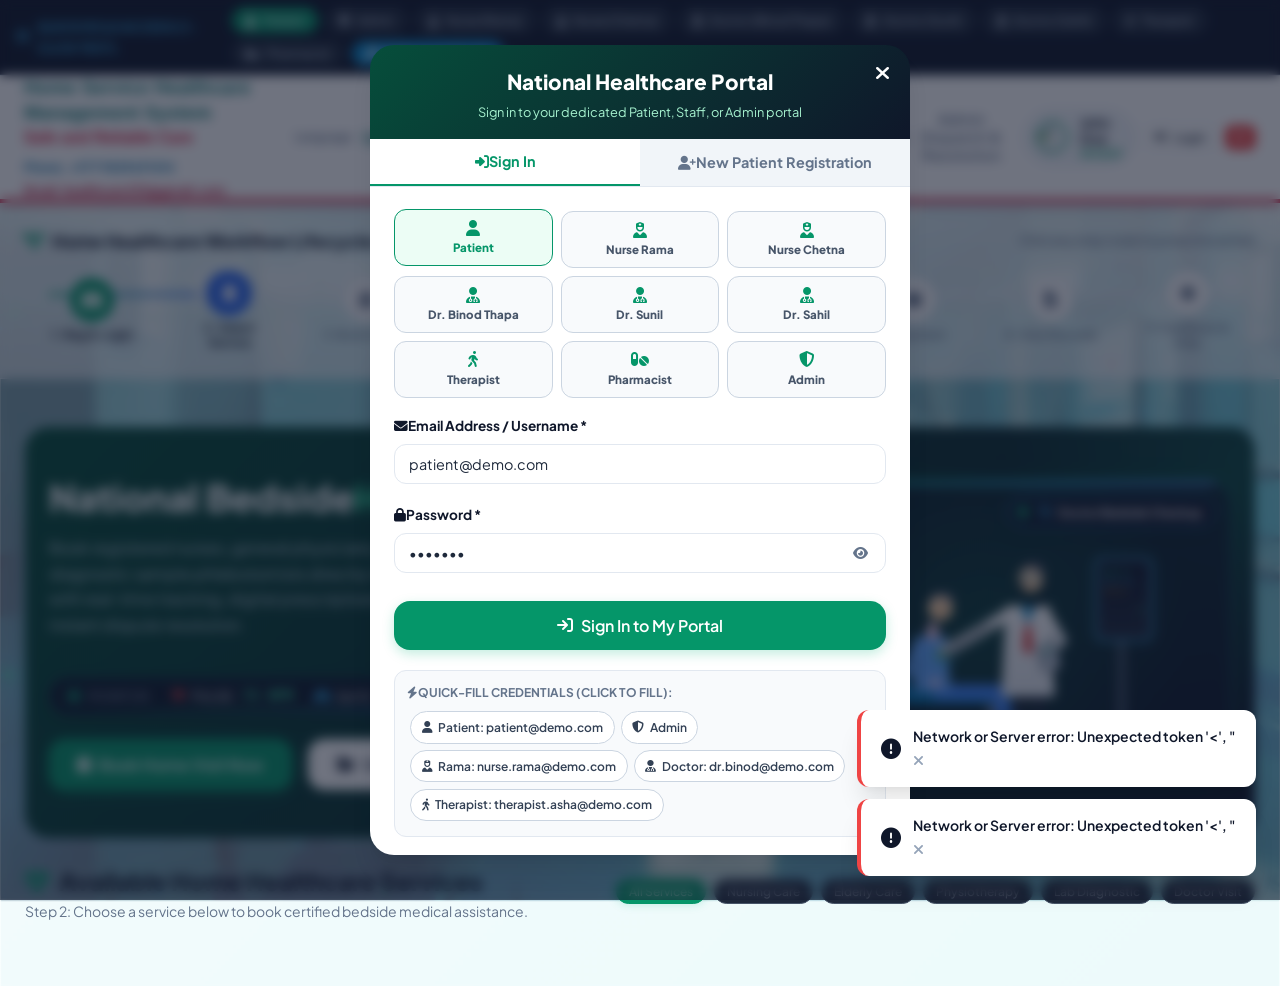
==== commit a09ab746: "Update branding, language, and rating workflow" ====
--- a/templates/index.html
+++ b/templates/index.html
@@ -24,81 +24,60 @@
   <aside class="demo-role-bar">
     <div class="demo-title">
       <i class="fa-solid fa-arrows-spin animate-spin" style="animation-duration: 4s;"></i>
-      <span>QUICK ROLE ACCESS (1-CLICK TEST):</span>
+      <span data-i18n data-en="QUICK ROLE ACCESS (1-CLICK TEST):" data-ne="छिटो भूमिका पहुँच (एक क्लिक परीक्षण):">QUICK ROLE ACCESS (1-CLICK TEST):</span>
     </div>
     <div class="role-chips">
       <button class="role-chip-btn active" data-role="patient" onclick="switchDemoRole('patient')" title="Switch to Patient">
-        <i class="fa-solid fa-user"></i> Patient
+        <i class="fa-solid fa-user"></i> <span data-i18n data-en="Patient" data-ne="बिरामी">Patient</span>
       </button>
-      <button class="role-chip-btn" data-role="admin" onclick="switchDemoRole('admin')" title="Switch to Admin Sandeep Sharma">
-        <i class="fa-solid fa-shield-halved"></i> Admin (Sandeep Sharma)
+      <button class="role-chip-btn" data-role="admin" onclick="switchDemoRole('admin')" title="Switch to Admin">
+        <i class="fa-solid fa-shield-halved"></i> <span data-i18n data-en="Admin" data-ne="प्रशासन">Admin</span>
       </button>
       <button class="role-chip-btn" data-role="nurse" onclick="switchDemoRole('nurse')" title="Switch to Nurse Rama">
-        <i class="fa-solid fa-user-nurse"></i> Nurse (Rama)
+        <i class="fa-solid fa-user-nurse"></i> <span data-i18n data-en="Nurse (Rama)" data-ne="नर्स (राम)">Nurse (Rama)</span>
       </button>
       <button class="role-chip-btn" data-role="nurse_chetna" onclick="switchDemoRole('nurse_chetna')" title="Switch to Nurse Chetna">
-        <i class="fa-solid fa-user-nurse"></i> Nurse (Chetna)
+        <i class="fa-solid fa-user-nurse"></i> <span data-i18n data-en="Nurse (Chetna)" data-ne="नर्स (चेतना)">Nurse (Chetna)</span>
       </button>
       <button class="role-chip-btn" data-role="doctor" onclick="switchDemoRole('doctor')" title="Switch to Doctor Binod Thapa">
-        <i class="fa-solid fa-user-doctor"></i> Doctor (Binod Thapa)
+        <i class="fa-solid fa-user-doctor"></i> <span data-i18n data-en="Doctor (Binod Thapa)" data-ne="डाक्टर (विनोद थापा)">Doctor (Binod Thapa)</span>
       </button>
       <button class="role-chip-btn" data-role="doctor_sunil" onclick="switchDemoRole('doctor_sunil')" title="Switch to Doctor Sunil">
-        <i class="fa-solid fa-user-doctor"></i> Doctor (Sunil)
+        <i class="fa-solid fa-user-doctor"></i> <span data-i18n data-en="Doctor (Sunil)" data-ne="डाक्टर (सुनिल)">Doctor (Sunil)</span>
       </button>
       <button class="role-chip-btn" data-role="doctor_sahil" onclick="switchDemoRole('doctor_sahil')" title="Switch to Doctor Sahil">
-        <i class="fa-solid fa-user-doctor"></i> Doctor (Sahil)
+        <i class="fa-solid fa-user-doctor"></i> <span data-i18n data-en="Doctor (Sahil)" data-ne="डाक्टर (साहिल)">Doctor (Sahil)</span>
       </button>
       <button class="role-chip-btn" data-role="therapist" onclick="switchDemoRole('therapist')" title="Switch to Therapist">
-        <i class="fa-solid fa-person-walking"></i> Therapist
+        <i class="fa-solid fa-person-walking"></i> <span data-i18n data-en="Therapist" data-ne="थेरापिस्ट">Therapist</span>
       </button>
-      <button class="role-chip-btn" data-role="pharmacist" onclick="switchDemoRole('pharmacist')" title="Switch to Pharmacist Shyam">
-        <i class="fa-solid fa-pills"></i> Pharmacist (Shyam)
+      <button class="role-chip-btn" data-role="pharmacist" onclick="switchDemoRole('pharmacist')" title="Switch to Pharmacist">
+        <i class="fa-solid fa-pills"></i> <span data-i18n data-en="Pharmacist" data-ne="फार्मासिस्ट">Pharmacist</span>
       </button>
       <button class="role-chip-btn" data-role="login" onclick="openLoginModal()" style="background:#0284c7; color:white; border-color:#38bdf8;">
-        <i class="fa-solid fa-key"></i> ID/Password Login
+        <i class="fa-solid fa-key"></i> <span data-i18n data-en="ID/Password Login" data-ne="ID/पासवर्ड लगइन">ID/Password Login</span>
       </button>
     </div>
   </aside>
 
-  <!-- Government service masthead -->
   <header class="navbar">
-    <div class="government-masthead">
-      <div class="masthead-service-info">
-        <strong data-i18n data-en="Home Healthcare Online Appointments with Expert Doctors" data-ne="घरमै स्वास्थ्य सेवा अनलाइन अपोइन्टमेन्ट विशेषज्ञ चिकित्सक">Home Healthcare Online Appointments with Expert Doctors</strong>
+    <div class="container nav-wrapper">
+      <div class="masthead-service-info" style="display:flex; flex-direction:column; gap:0.2rem; margin-right:auto;">
+        <strong data-i18n data-en="Home Service Healthcare Management System" data-ne="घर सेवा स्वास्थ्य व्यवस्थापन प्रणाली">Home Service Healthcare Management System</strong>
         <strong data-i18n data-en="Safe and Reliable Care" data-ne="सुरक्षित र भरपर्दो सेवा">Safe and Reliable Care</strong>
         <div class="masthead-contact">
           <span>Phone: +977 9829691414</span>
-          <span>Email: healthservice123@gmail.com</span>
-        </div>
-      </div>
-
-      <div class="nepal-flag-card" role="img" aria-label="Flag of Nepal">
-        <svg viewBox="0 0 120 150" aria-hidden="true">
-          <defs>
-            <linearGradient id="flagRed" x1="0" y1="0" x2="1" y2="1">
-              <stop offset="0" stop-color="#e8113f"/>
-              <stop offset="1" stop-color="#d10a35"/>
-            </linearGradient>
-          </defs>
-          <g class="flag-cloth">
-            <path d="M10 9 L111 76 L58 76 L111 141 L10 141 Z" fill="url(#flagRed)" stroke="#003893" stroke-width="7" stroke-linejoin="miter"/>
-            <!-- Moon and sun use the official Nepal flag placement. -->
-            <path d="M31 38 A24 24 0 0 0 74 51 A19 19 0 0 1 35 57 A22 22 0 0 0 31 38 Z" fill="#fff"/>
-            <path d="M51 29 l3 8 5-7 1 8 7-5 -2 8 8-2 -5 7 8 1 -8 4 5 6 -9-1 1 8 -7-5 -3 8 -3-8 -7 5 1-8 -9 1 5-6 -8-4 8-1 -5-7 8 2 -2-8 7 5 1-8 5 7z" fill="#fff"/>
-            <path d="M53 95 l4 10 8-7 1 11 10-4 -4 10 11 1 -9 7 10 4 -11 3 6 9 -11-1 1 11 -9-6 -3 11 -4-10 -5 10 -3-11 -9 6 1-11 -11 1 6-9 -11-3 10-4 -9-7 11-1 -4-10 10 4 1-11 8 7z" fill="#fff"/>
-          </g>
-        </svg>
-      </div>
-
-      <div class="language-switcher" aria-label="Language selection">
+          <span>Email: healthcare123@gmail.com</span>
+        </div>
+      </div>
+
+      <div class="language-switcher" aria-label="Language selection" style="margin-left:auto;">
         <span class="language-label" data-i18n data-en="Language" data-ne="भाषा">Language</span>
         <button type="button" class="language-option active" data-language="en" onclick="setLanguage('en')">English</button>
         <span class="language-divider">|</span>
         <button type="button" class="language-option" data-language="ne" onclick="setLanguage('ne')">नेपाली</button>
       </div>
-    </div>
-
-    <div class="container nav-wrapper">
+
       <nav class="nav-links">
         <button class="nav-btn active" id="navBtnServices" data-tab="services" onclick="switchTab('services')">
           <i class="fa-solid fa-hand-holding-medical"></i> <span data-i18n data-en="Services Catalog" data-ne="सेवा सूची">Services Catalog</span>
@@ -548,8 +527,7 @@
   <!-- 1. Dedicated Authentication / Login & Register Modal (Step 1) -->
   <div id="authModal" class="modal-backdrop">
     <div class="modal-box" style="max-width:540px;">
-      <div class="login-header-banner">
-        <img src="/static/images/nepal_emblem_logo.png" alt="Emblem" class="emblem-logo">
+      <div class="login-header-banner" style="padding-top:1.25rem; padding-bottom:1rem;">
         <h3 style="font-size:1.3rem; font-weight:800; margin:0;">National Healthcare Portal</h3>
         <div style="font-size:0.8rem; color:#a7f3d0; margin-top:0.25rem;">Sign in to your dedicated Patient, Staff, or Admin portal</div>
         <button class="modal-close-btn" onclick="closeModal('authModal')" style="position:absolute; top:12px; right:12px; color:white;"><i class="fa-solid fa-xmark"></i></button>
@@ -575,8 +553,8 @@
               <button type="button" class="role-login-card" data-login-role="doctor_sunil" onclick="selectRoleLogin('doctor_sunil', 'dr.sunil@demo.com', 'doctor123')"><i class="fa-solid fa-user-doctor"></i><span>Dr. Sunil</span></button>
               <button type="button" class="role-login-card" data-login-role="doctor_sahil" onclick="selectRoleLogin('doctor_sahil', 'dr.sahil@demo.com', 'doctor123')"><i class="fa-solid fa-user-doctor"></i><span>Dr. Sahil</span></button>
               <button type="button" class="role-login-card" data-login-role="therapist" onclick="selectRoleLogin('therapist', 'therapist.asha@demo.com', 'therapist123')"><i class="fa-solid fa-person-walking"></i><span>Therapist</span></button>
-              <button type="button" class="role-login-card" data-login-role="pharmacist" onclick="selectRoleLogin('pharmacist', 'pharm.shyam@demo.com', 'pharm123')"><i class="fa-solid fa-pills"></i><span>Pharmacist Shyam</span></button>
-              <button type="button" class="role-login-card" data-login-role="admin" onclick="selectRoleLogin('admin', 'sandeep@demo.com', 'admin123')"><i class="fa-solid fa-shield-halved"></i><span>Admin Sandeep Sharma</span></button>
+              <button type="button" class="role-login-card" data-login-role="pharmacist" onclick="selectRoleLogin('pharmacist', 'pharm@demo.com', 'pharm123')"><i class="fa-solid fa-pills"></i><span>Pharmacist</span></button>
+              <button type="button" class="role-login-card" data-login-role="admin" onclick="selectRoleLogin('admin', 'sandeep@demo.com', 'admin123')"><i class="fa-solid fa-shield-halved"></i><span>Admin</span></button>
             </div>
             <div class="form-group">
               <label class="form-label"><i class="fa-solid fa-envelope"></i> Email Address / Username *</label>
@@ -604,7 +582,7 @@
                 <i class="fa-solid fa-user"></i> Patient: patient@demo.com
               </span>
               <span class="preset-chip" onclick="selectRoleLogin('admin', 'sandeep@demo.com', 'admin123')">
-                <i class="fa-solid fa-shield-halved"></i> Admin: sandeep@demo.com
+                <i class="fa-solid fa-shield-halved"></i> Admin
               </span>
               <span class="preset-chip" onclick="selectRoleLogin('nurse', 'nurse.rama@demo.com', 'nurse123')">
                 <i class="fa-solid fa-user-nurse"></i> Rama: nurse.rama@demo.com
@@ -1043,11 +1021,11 @@
           <div style="text-align:center;">
             <div style="font-weight:700; font-size:0.95rem; margin-bottom:0.5rem;">Rate Attending Healthcare Professional</div>
             <div id="starRatingContainer" class="star-rating-box">
-              <i class="fa-solid fa-star star active" data-value="1" onclick="setStarRating(1)"></i>
-              <i class="fa-solid fa-star star active" data-value="2" onclick="setStarRating(2)"></i>
-              <i class="fa-solid fa-star star active" data-value="3" onclick="setStarRating(3)"></i>
-              <i class="fa-solid fa-star star active" data-value="4" onclick="setStarRating(4)"></i>
-              <i class="fa-solid fa-star star active" data-value="5" onclick="setStarRating(5)"></i>
+              <i class="fa-solid fa-star star" data-value="1" onclick="setStarRating(1)"></i>
+              <i class="fa-solid fa-star star" data-value="2" onclick="setStarRating(2)"></i>
+              <i class="fa-solid fa-star star" data-value="3" onclick="setStarRating(3)"></i>
+              <i class="fa-solid fa-star star" data-value="4" onclick="setStarRating(4)"></i>
+              <i class="fa-solid fa-star star" data-value="5" onclick="setStarRating(5)"></i>
             </div>
           </div>
 
@@ -1058,7 +1036,7 @@
 
           <div class="form-group">
             <label class="form-label">Written Comments / Experience Review</label>
-            <textarea id="feedbackComments" class="form-control" rows="2" placeholder="Write your review...">Nurse Sarah was exceptionally gentle and professional. Vitals taken accurately.</textarea>
+            <textarea id="feedbackComments" class="form-control" rows="2" placeholder="Write your review..."></textarea>
           </div>
 
           <div class="form-group" style="margin-top:1.25rem;">
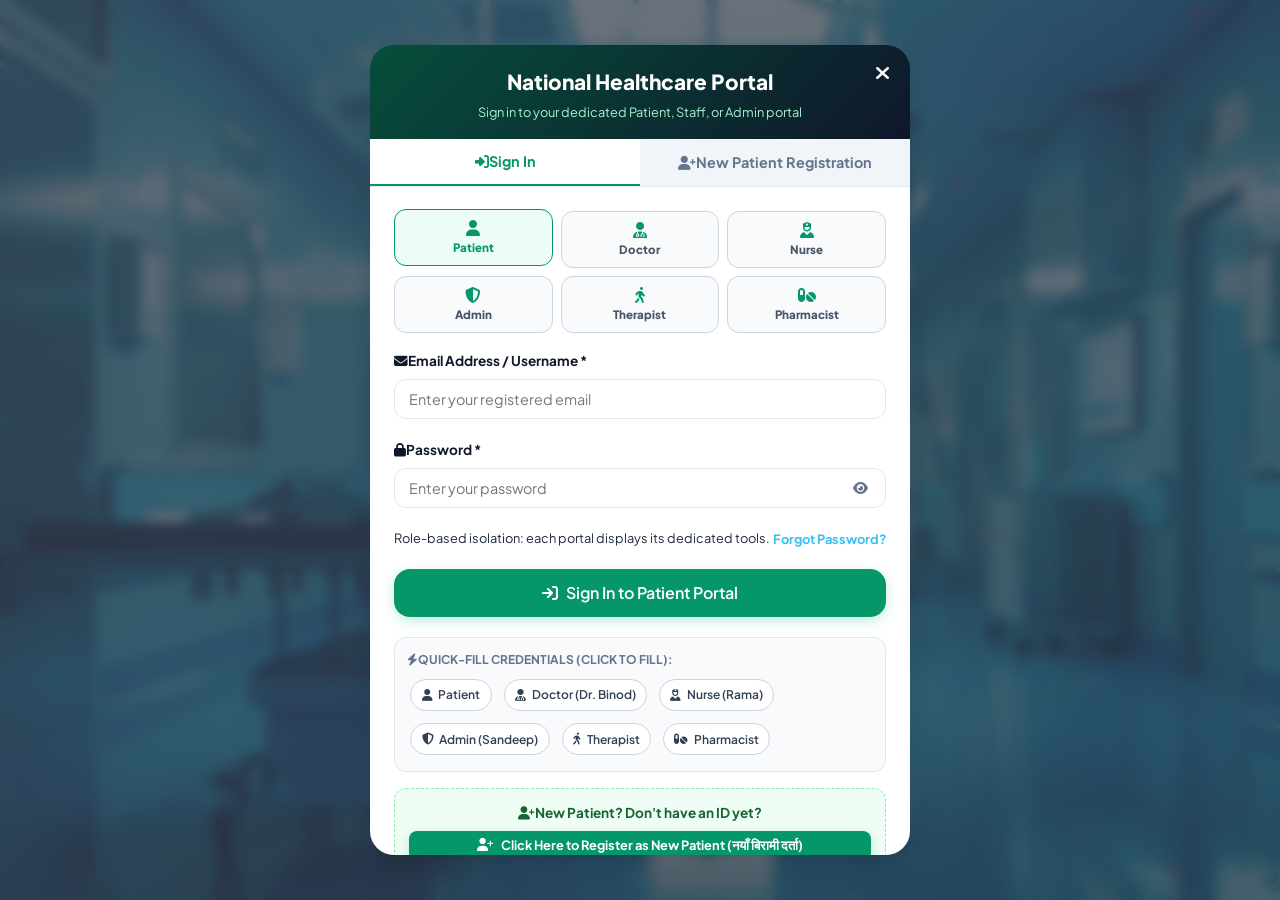
==== commit bad155d5: "Enhance patient registration, enforce staff clearance PIN security, and hide PIN from UI" ====
--- a/templates/index.html
+++ b/templates/index.html
@@ -18,7 +18,7 @@
   <link rel="stylesheet" href="/static/css/animations.css">
   <link rel="stylesheet" href="/static/css/doctor_animation.css">
 </head>
-<body>
+<body class="app-locked">
 
   <!-- Top Quick Demo Role Switcher Bar -->
   <aside class="demo-role-bar">
@@ -94,17 +94,20 @@
       </nav>
 
       <div style="display:flex; align-items:center; gap:0.5rem;">
-        <div class="user-badge-menu" id="userBadgeSection" onclick="openLoginModal()" style="cursor:pointer;" title="Click to view or switch user credentials">
+        <div class="user-badge-menu" id="userBadgeSection" onclick="handleUserBadgeClick()" style="cursor:pointer;" title="Click to view My Profile">
           <img id="headerUserAvatar" src="https://images.unsplash.com/photo-1507003211169-0a1dd7228f2d?w=100" alt="Avatar" class="user-avatar-mini">
           <div class="user-info-text">
             <span id="headerUserName" class="user-info-name">John Doe</span>
             <span id="headerUserRole" class="user-info-role">PATIENT</span>
           </div>
         </div>
-        <button class="btn btn-outline btn-sm" onclick="openLoginModal()" style="font-size:0.75rem; padding:0.4rem 0.6rem;" title="Sign In with ID and Password">
+        <button class="btn btn-outline btn-sm" id="headerLoginBtn" onclick="openLoginModal()" style="font-size:0.75rem; padding:0.4rem 0.6rem;" title="Sign In with ID and Password">
           <i class="fa-solid fa-right-to-bracket"></i> Login
         </button>
-        <button class="btn btn-sm btn-danger" onclick="logoutUser()" style="font-size:0.75rem; padding:0.4rem 0.6rem;" title="Logout">
+        <button class="btn btn-primary btn-sm" id="headerRegisterBtn" onclick="openRegisterModal()" style="font-size:0.75rem; padding:0.4rem 0.6rem; background:#10b981; border-color:#10b981;" title="New Patient Registration">
+          <i class="fa-solid fa-user-plus"></i> Register
+        </button>
+        <button class="btn btn-sm btn-danger" id="headerLogoutBtn" onclick="logoutUser()" style="font-size:0.75rem; padding:0.4rem 0.6rem;" title="Logout">
           <i class="fa-solid fa-power-off"></i>
         </button>
       </div>
@@ -547,29 +550,44 @@
           <form onsubmit="handleLoginSubmit(event)">
             <div class="role-login-grid" aria-label="Choose your portal">
               <button type="button" class="role-login-card active" data-login-role="patient" onclick="selectRoleLogin('patient', 'patient@demo.com', 'ram123')"><i class="fa-solid fa-user"></i><span>Patient</span></button>
-              <button type="button" class="role-login-card" data-login-role="nurse" onclick="selectRoleLogin('nurse', 'nurse.rama@demo.com', 'nurse123')"><i class="fa-solid fa-user-nurse"></i><span>Nurse Rama</span></button>
-              <button type="button" class="role-login-card" data-login-role="nurse_chetna" onclick="selectRoleLogin('nurse_chetna', 'nurse.chetna@demo.com', 'nurse123')"><i class="fa-solid fa-user-nurse"></i><span>Nurse Chetna</span></button>
-              <button type="button" class="role-login-card" data-login-role="doctor" onclick="selectRoleLogin('doctor', 'dr.binod@demo.com', 'doctor123')"><i class="fa-solid fa-user-doctor"></i><span>Dr. Binod Thapa</span></button>
-              <button type="button" class="role-login-card" data-login-role="doctor_sunil" onclick="selectRoleLogin('doctor_sunil', 'dr.sunil@demo.com', 'doctor123')"><i class="fa-solid fa-user-doctor"></i><span>Dr. Sunil</span></button>
-              <button type="button" class="role-login-card" data-login-role="doctor_sahil" onclick="selectRoleLogin('doctor_sahil', 'dr.sahil@demo.com', 'doctor123')"><i class="fa-solid fa-user-doctor"></i><span>Dr. Sahil</span></button>
+              <button type="button" class="role-login-card" data-login-role="doctor" onclick="selectRoleLogin('doctor', 'dr.binod@demo.com', 'doctor123')"><i class="fa-solid fa-user-doctor"></i><span>Doctor</span></button>
+              <button type="button" class="role-login-card" data-login-role="nurse" onclick="selectRoleLogin('nurse', 'nurse.rama@demo.com', 'nurse123')"><i class="fa-solid fa-user-nurse"></i><span>Nurse</span></button>
+              <button type="button" class="role-login-card" data-login-role="admin" onclick="selectRoleLogin('admin', 'sandeep@demo.com', 'admin123')"><i class="fa-solid fa-shield-halved"></i><span>Admin</span></button>
               <button type="button" class="role-login-card" data-login-role="therapist" onclick="selectRoleLogin('therapist', 'therapist.asha@demo.com', 'therapist123')"><i class="fa-solid fa-person-walking"></i><span>Therapist</span></button>
               <button type="button" class="role-login-card" data-login-role="pharmacist" onclick="selectRoleLogin('pharmacist', 'pharm@demo.com', 'pharm123')"><i class="fa-solid fa-pills"></i><span>Pharmacist</span></button>
-              <button type="button" class="role-login-card" data-login-role="admin" onclick="selectRoleLogin('admin', 'sandeep@demo.com', 'admin123')"><i class="fa-solid fa-shield-halved"></i><span>Admin</span></button>
             </div>
             <div class="form-group">
               <label class="form-label"><i class="fa-solid fa-envelope"></i> Email Address / Username *</label>
-              <input type="email" id="loginEmail" class="form-control" placeholder="Enter your registered email" value="patient@demo.com" required>
+              <input type="email" id="loginEmail" class="form-control" placeholder="Enter your registered email" value="" required>
             </div>
             <div class="form-group">
               <label class="form-label"><i class="fa-solid fa-lock"></i> Password *</label>
               <div class="password-input-wrap">
-                <input type="password" id="loginPassword" class="form-control" placeholder="Enter your password" value="demo123" required>
+                <input type="password" id="loginPassword" class="form-control" placeholder="Enter your password" value="" required>
                 <button type="button" class="password-toggle" onclick="togglePasswordVisibility('loginPassword', this)" aria-label="Show password" title="Show password"><i class="fa-solid fa-eye"></i></button>
               </div>
             </div>
-
-            <button type="submit" class="btn btn-primary btn-lg" style="width:100%; margin-top:0.5rem;">
-              <i class="fa-solid fa-arrow-right-to-bracket"></i> Sign In to My Portal
+            <div class="form-group" id="staffPinGroup" style="display:none; background:#f0f9ff; border:1px solid #bae6fd; border-radius:var(--radius-md); padding:0.75rem 1rem; margin-top:0.75rem;">
+              <label class="form-label" style="color:#0369a1; font-weight:700; display:flex; align-items:center; justify-content:space-between;">
+                <span><i class="fa-solid fa-shield-halved"></i> Hospital Authorization PIN (Staff Security Code) *</span>
+                <span class="badge" style="background:#0284c7; color:white; font-size:0.65rem; padding:0.15rem 0.45rem;">Hospital Clearance</span>
+              </label>
+              <div class="password-input-wrap" style="margin-top:0.25rem;">
+                <input type="password" id="loginStaffPin" class="form-control" placeholder="Enter Hospital Authorization PIN" maxlength="10" style="border-color:#38bdf8; background:#ffffff;">
+                <button type="button" class="password-toggle" onclick="togglePasswordVisibility('loginStaffPin', this)" aria-label="Show PIN" title="Show PIN"><i class="fa-solid fa-eye"></i></button>
+              </div>
+              <div style="font-size:0.75rem; color:#0284c7; margin-top:0.35rem; display:flex; align-items:center; gap:0.4rem;">
+                <i class="fa-solid fa-lock"></i> <span>Restricted: Access limited to verified hospital clinical staff and administrators.</span>
+              </div>
+            </div>
+
+            <div style="display:flex; justify-content:space-between; align-items:center; margin-top:0.5rem; margin-bottom:0.75rem;">
+              <span class="text-muted" style="font-size:0.8rem;">Role-based isolation: each portal displays its dedicated tools.</span>
+              <button type="button" class="btn btn-link btn-sm" onclick="openForgotPasswordModal()" style="padding:0; color:#38bdf8; font-weight:700;">Forgot Password?</button>
+            </div>
+
+            <button type="submit" id="loginSubmitBtn" class="btn btn-primary btn-lg" style="width:100%; margin-top:0.5rem;">
+              <i class="fa-solid fa-arrow-right-to-bracket"></i> Sign In to Patient Portal
             </button>
           </form>
 
@@ -577,98 +595,269 @@
             <div style="font-size:0.75rem; font-weight:700; color:var(--text-muted); text-transform:uppercase; margin-bottom:0.4rem;">
               <i class="fa-solid fa-bolt"></i> Quick-Fill Credentials (Click to fill):
             </div>
-            <div style="display:flex; flex-wrap:wrap;">
+            <div style="display:flex; flex-wrap:wrap; gap:0.35rem;">
               <span class="preset-chip" onclick="selectRoleLogin('patient', 'patient@demo.com', 'ram123')">
-                <i class="fa-solid fa-user"></i> Patient: patient@demo.com
+                <i class="fa-solid fa-user"></i> Patient
+              </span>
+              <span class="preset-chip" onclick="selectRoleLogin('doctor', 'dr.binod@demo.com', 'doctor123')">
+                <i class="fa-solid fa-user-doctor"></i> Doctor (Dr. Binod)
+              </span>
+              <span class="preset-chip" onclick="selectRoleLogin('nurse', 'nurse.rama@demo.com', 'nurse123')">
+                <i class="fa-solid fa-user-nurse"></i> Nurse (Rama)
               </span>
               <span class="preset-chip" onclick="selectRoleLogin('admin', 'sandeep@demo.com', 'admin123')">
-                <i class="fa-solid fa-shield-halved"></i> Admin
-              </span>
-              <span class="preset-chip" onclick="selectRoleLogin('nurse', 'nurse.rama@demo.com', 'nurse123')">
-                <i class="fa-solid fa-user-nurse"></i> Rama: nurse.rama@demo.com
-              </span>
-              <span class="preset-chip" onclick="selectRoleLogin('doctor', 'dr.binod@demo.com', 'doctor123')">
-                <i class="fa-solid fa-user-doctor"></i> Doctor: dr.binod@demo.com
+                <i class="fa-solid fa-shield-halved"></i> Admin (Sandeep)
               </span>
               <span class="preset-chip" onclick="selectRoleLogin('therapist', 'therapist.asha@demo.com', 'therapist123')">
-                <i class="fa-solid fa-person-walking"></i> Therapist: therapist.asha@demo.com
+                <i class="fa-solid fa-person-walking"></i> Therapist
               </span>
-            </div>
+              <span class="preset-chip" onclick="selectRoleLogin('pharmacist', 'pharm@demo.com', 'pharm123')">
+                <i class="fa-solid fa-pills"></i> Pharmacist
+              </span>
+            </div>
+          </div>
+
+          <div style="margin-top:1rem; padding:0.85rem; background:#f0fdf4; border:1px dashed #86efac; border-radius:var(--radius-md); text-align:center;">
+            <div style="font-size:0.85rem; color:#166534; font-weight:700; margin-bottom:0.4rem;">
+              <i class="fa-solid fa-user-plus"></i> New Patient? Don't have an ID yet?
+            </div>
+            <button type="button" class="btn btn-primary btn-sm" onclick="switchAuthTab('register')" style="width:100%; font-weight:700; background:#059669; border-color:#059669;">
+              <i class="fa-solid fa-user-plus"></i> Click Here to Register as New Patient (नयाँ बिरामी दर्ता)
+            </button>
           </div>
         </div>
 
         <div id="registerFormSection" style="display:none;">
+          <div style="background:#f0fdf4; border:1px solid #bbf7d0; border-radius:var(--radius-md); padding:0.75rem 1rem; margin-bottom:1.15rem; font-size:0.825rem; color:#166534; display:flex; align-items:center; gap:0.5rem;">
+            <i class="fa-solid fa-id-card-clip" style="font-size:1.25rem; color:#059669;"></i>
+            <span><strong>New Patient Registration (नयाँ बिरामी दर्ता):</strong> Create your personal profile to book home visits, view medical records, and track vitals securely.</span>
+          </div>
+
           <form onsubmit="handleRegisterSubmit(event)">
+            <input type="hidden" id="regRole" value="patient">
+
             <div class="form-grid-2">
               <div class="form-group">
-                <label class="form-label">Full Name *</label>
-                <input type="text" id="regName" class="form-control" placeholder="e.g. Ramesh Sharma" required>
+                <label class="form-label"><i class="fa-solid fa-user"></i> Full Name *</label>
+                <input type="text" id="regName" class="form-control" placeholder="e.g. Ram Kumar Shrestha" required>
               </div>
               <div class="form-group">
-                <label class="form-label">Email Address *</label>
-                <input type="email" id="regEmail" class="form-control" placeholder="e.g. ramesh@example.com" required>
+                <label class="form-label"><i class="fa-solid fa-envelope"></i> Email Address *</label>
+                <input type="email" id="regEmail" class="form-control" placeholder="e.g. ram@example.com" required>
               </div>
             </div>
 
             <div class="form-grid-2">
               <div class="form-group">
-                <label class="form-label">Password *</label>
+                <label class="form-label"><i class="fa-solid fa-lock"></i> Password *</label>
                 <div class="password-input-wrap">
-                  <input type="password" id="regPassword" class="form-control" placeholder="Create password" required>
+                  <input type="password" id="regPassword" class="form-control" placeholder="Create password (min 6 chars)" required>
                   <button type="button" class="password-toggle" onclick="togglePasswordVisibility('regPassword', this)" aria-label="Show password" title="Show password"><i class="fa-solid fa-eye"></i></button>
                 </div>
               </div>
               <div class="form-group">
-                <label class="form-label">Phone Number *</label>
+                <label class="form-label"><i class="fa-solid fa-phone"></i> Phone Number *</label>
                 <input type="text" id="regPhone" class="form-control" placeholder="+977 98XXXXXXXX" required>
               </div>
             </div>
 
             <div class="form-grid-2">
               <div class="form-group">
-                <label class="form-label">Age</label>
-                <input type="number" id="regAge" class="form-control" value="35">
+                <label class="form-label"><i class="fa-solid fa-cake-candles"></i> Age</label>
+                <input type="number" id="regAge" class="form-control" placeholder="e.g. 35" value="35" min="1" max="120">
               </div>
               <div class="form-group">
-                <label class="form-label">Gender</label>
+                <label class="form-label"><i class="fa-solid fa-venus-mars"></i> Gender</label>
                 <select id="regGender" class="form-control">
-                  <option value="Male">Male</option>
-                  <option value="Female">Female</option>
-                  <option value="Other">Other</option>
+                  <option value="Male">Male (पुरुष)</option>
+                  <option value="Female">Female (महिला)</option>
+                  <option value="Other">Other (अन्य)</option>
                 </select>
               </div>
             </div>
 
             <div class="form-grid-2">
               <div class="form-group">
-                <label class="form-label">Blood Group</label>
+                <label class="form-label"><i class="fa-solid fa-droplet"></i> Blood Group</label>
                 <select id="regBloodGroup" class="form-control">
                   <option value="O+">O+</option>
                   <option value="A+">A+</option>
                   <option value="B+">B+</option>
                   <option value="AB+">AB+</option>
                   <option value="O-">O-</option>
+                  <option value="A-">A-</option>
+                  <option value="B-">B-</option>
+                  <option value="AB-">AB-</option>
                 </select>
               </div>
               <div class="form-group">
-                <label class="form-label">Account Role</label>
-                <select id="regRole" class="form-control">
-                  <option value="patient">Patient</option>
-                  <option value="professional">Healthcare Professional</option>
-                </select>
-              </div>
-            </div>
-
-            <div class="form-group">
-              <label class="form-label">Home Address</label>
-              <input type="text" id="regAddress" class="form-control" placeholder="Enter municipality, ward no., city">
-            </div>
-
-            <button type="submit" class="btn btn-primary btn-lg" style="width:100%;">
-              <i class="fa-solid fa-user-check"></i> Register Account & Sign In
+                <label class="form-label"><i class="fa-solid fa-user-shield"></i> Profile Type</label>
+                <div style="background:#f8fafc; border:1px solid #cbd5e1; border-radius:var(--radius-md); padding:0.55rem 0.75rem; font-size:0.85rem; font-weight:700; color:#059669; display:flex; align-items:center; gap:0.4rem; height:42px;">
+                  <i class="fa-solid fa-check-circle"></i> Patient Profile (Strictly Private)
+                </div>
+              </div>
+            </div>
+
+            <div class="form-group">
+              <label class="form-label"><i class="fa-solid fa-location-dot"></i> Home Address</label>
+              <input type="text" id="regAddress" class="form-control" placeholder="e.g. Kathmandu-3, Lazimpat">
+            </div>
+
+            <button type="submit" class="btn btn-primary btn-lg" style="width:100%; margin-top:0.5rem; background:linear-gradient(135deg, #059669, #10b981); border:none;">
+              <i class="fa-solid fa-user-plus"></i> Register Patient Account & Sign In
             </button>
+
+            <div style="text-align:center; margin-top:1rem; padding-top:0.75rem; border-top:1px solid #e2e8f0;">
+              <span style="font-size:0.85rem; color:#64748b;">Already have an account?</span>
+              <button type="button" class="btn btn-link btn-sm" onclick="switchAuthTab('login')" style="color:#0284c7; font-weight:700; text-decoration:underline;">
+                Sign In to My Portal
+              </button>
+            </div>
           </form>
         </div>
+      </div>
+    </div>
+  </div>
+
+  <div id="forgotPasswordModal" class="modal-backdrop">
+    <div class="modal-box" style="max-width:420px;">
+      <div class="modal-header">
+        <h3 class="modal-title"><i class="fa-solid fa-key" style="color:var(--primary);"></i> Forgot Password</h3>
+        <button class="modal-close-btn" onclick="closeModal('forgotPasswordModal')"><i class="fa-solid fa-xmark"></i></button>
+      </div>
+      <div class="modal-body">
+        <form onsubmit="handleForgotPasswordSubmit(event)">
+          <div class="form-group">
+            <label class="form-label">Registered email or phone number</label>
+            <input type="text" id="forgotPasswordIdentifier" class="form-control" placeholder="Enter your email or phone" required>
+          </div>
+          <button type="submit" class="btn btn-primary" style="width:100%;"><i class="fa-solid fa-paper-plane"></i> Send Verification Code</button>
+        </form>
+
+        <form onsubmit="handleResetPasswordSubmit(event)" style="margin-top:1rem;">
+          <div class="form-group">
+            <label class="form-label">Verification code (OTP)</label>
+            <input type="text" id="forgotPasswordOtp" class="form-control" placeholder="Enter 6-digit OTP" maxlength="6" required>
+          </div>
+          <div class="form-group">
+            <label class="form-label">New Password</label>
+            <input type="password" id="forgotPasswordNew" class="form-control" placeholder="Create a strong password" required>
+          </div>
+          <div class="form-group">
+            <label class="form-label">Confirm New Password</label>
+            <input type="password" id="forgotPasswordConfirm" class="form-control" placeholder="Re-enter new password" required>
+          </div>
+          <button type="submit" class="btn btn-success" style="width:100%;"><i class="fa-solid fa-check"></i> Reset Password</button>
+        </form>
+      </div>
+    </div>
+  </div>
+
+  <div id="changePasswordModal" class="modal-backdrop">
+    <div class="modal-box" style="max-width:420px;">
+      <div class="modal-header">
+        <h3 class="modal-title"><i class="fa-solid fa-user-lock" style="color:var(--primary);"></i> Change Password</h3>
+        <button class="modal-close-btn" onclick="closeModal('changePasswordModal')"><i class="fa-solid fa-xmark"></i></button>
+      </div>
+      <div class="modal-body">
+        <form onsubmit="handleChangePasswordSubmit(event)">
+          <div class="form-group">
+            <label class="form-label">Current Password</label>
+            <input type="password" id="currentPassword" class="form-control" required>
+          </div>
+          <div class="form-group">
+            <label class="form-label">New Password</label>
+            <input type="password" id="newPassword" class="form-control" required>
+          </div>
+          <div class="form-group">
+            <label class="form-label">Confirm Password</label>
+            <input type="password" id="confirmPassword" class="form-control" required>
+          </div>
+          <button type="submit" class="btn btn-primary" style="width:100%;"><i class="fa-solid fa-shield-halved"></i> Update Password</button>
+        </form>
+      </div>
+    </div>
+  </div>
+
+  <!-- Dedicated Patient Profile Modal -->
+  <div id="patientProfileModal" class="modal-backdrop">
+    <div class="modal-box" style="max-width:540px;">
+      <div class="modal-header" style="background:linear-gradient(135deg, #065f46 0%, #0f172a 100%); color:white; border-radius:var(--radius-lg) var(--radius-lg) 0 0; padding:1.25rem 1.5rem;">
+        <div style="display:flex; align-items:center; gap:0.75rem;">
+          <div style="width:44px; height:44px; border-radius:50%; background:rgba(255,255,255,0.2); display:flex; align-items:center; justify-content:center; font-size:1.3rem;">
+            <i class="fa-solid fa-id-card-clip" style="color:#34d399;"></i>
+          </div>
+          <div>
+            <h3 class="modal-title" style="color:white; margin:0; font-size:1.15rem;">My Patient Profile</h3>
+            <div style="font-size:0.75rem; color:#a7f3d0;">Patient ID: <strong id="profileUserIdDisplay">#PAT</strong> (Private Record)</div>
+          </div>
+        </div>
+        <button class="modal-close-btn" onclick="closeModal('patientProfileModal')" style="color:white;"><i class="fa-solid fa-xmark"></i></button>
+      </div>
+
+      <div class="modal-body" style="padding:1.5rem;">
+        <div style="background:#f0fdf4; border:1px solid #bbf7d0; border-radius:var(--radius-md); padding:0.75rem 1rem; margin-bottom:1.25rem; font-size:0.8rem; color:#166534; display:flex; align-items:center; gap:0.5rem;">
+          <i class="fa-solid fa-shield-halved" style="font-size:1.1rem; color:#059669;"></i>
+          <span><strong>Strict Privacy Protection:</strong> You are accessing your isolated personal patient profile. Healthcare staff and other user profiles cannot be viewed from this account.</span>
+        </div>
+
+        <form onsubmit="handlePatientProfileSubmit(event)">
+          <div class="form-grid-2">
+            <div class="form-group">
+              <label class="form-label">Full Name *</label>
+              <input type="text" id="profileName" class="form-control" required>
+            </div>
+            <div class="form-group">
+              <label class="form-label">Registered Email (Read-Only)</label>
+              <input type="email" id="profileEmail" class="form-control" readonly style="background:#f1f5f9; cursor:not-allowed;">
+            </div>
+          </div>
+
+          <div class="form-grid-2">
+            <div class="form-group">
+              <label class="form-label">Phone Number</label>
+              <input type="text" id="profilePhone" class="form-control" placeholder="+977 98XXXXXXXX">
+            </div>
+            <div class="form-group">
+              <label class="form-label">Age</label>
+              <input type="number" id="profileAge" class="form-control">
+            </div>
+          </div>
+
+          <div class="form-grid-2">
+            <div class="form-group">
+              <label class="form-label">Gender</label>
+              <select id="profileGender" class="form-control">
+                <option value="Male">Male</option>
+                <option value="Female">Female</option>
+                <option value="Other">Other</option>
+              </select>
+            </div>
+            <div class="form-group">
+              <label class="form-label">Blood Group</label>
+              <select id="profileBloodGroup" class="form-control">
+                <option value="O+">O+</option>
+                <option value="A+">A+</option>
+                <option value="B+">B+</option>
+                <option value="AB+">AB+</option>
+                <option value="O-">O-</option>
+                <option value="A-">A-</option>
+                <option value="B-">B-</option>
+                <option value="AB-">AB-</option>
+              </select>
+            </div>
+          </div>
+
+          <div class="form-group">
+            <label class="form-label">Home Address</label>
+            <input type="text" id="profileAddress" class="form-control" placeholder="Municipality, Ward, City">
+          </div>
+
+          <div style="display:flex; justify-content:flex-end; gap:0.5rem; margin-top:1rem;">
+            <button type="button" class="btn btn-secondary" onclick="closeModal('patientProfileModal')">Cancel</button>
+            <button type="submit" class="btn btn-primary"><i class="fa-solid fa-floppy-disk"></i> Save Profile Changes</button>
+          </div>
+        </form>
       </div>
     </div>
   </div>
--- a/static/css/style.css
+++ b/static/css/style.css
@@ -1,4 +1,4 @@
-﻿/* ==========================================================================
+/* ==========================================================================
    Home Healthcare Management System - Core Stylesheet
    Modern, responsive, accessible, animated healthcare UI
    ========================================================= */
@@ -70,6 +70,14 @@
   overflow-x: hidden;
 }
 
+body.app-locked .demo-role-bar,
+body.app-locked .navbar,
+body.app-locked .workflow-section,
+body.app-locked main.container,
+body.patient-session .demo-role-bar {
+  display: none !important;
+}
+
 /* Keep the hospital scene present but subtle behind the working area. */
 main.container {
   background: rgba(255, 255, 255, 0.18);
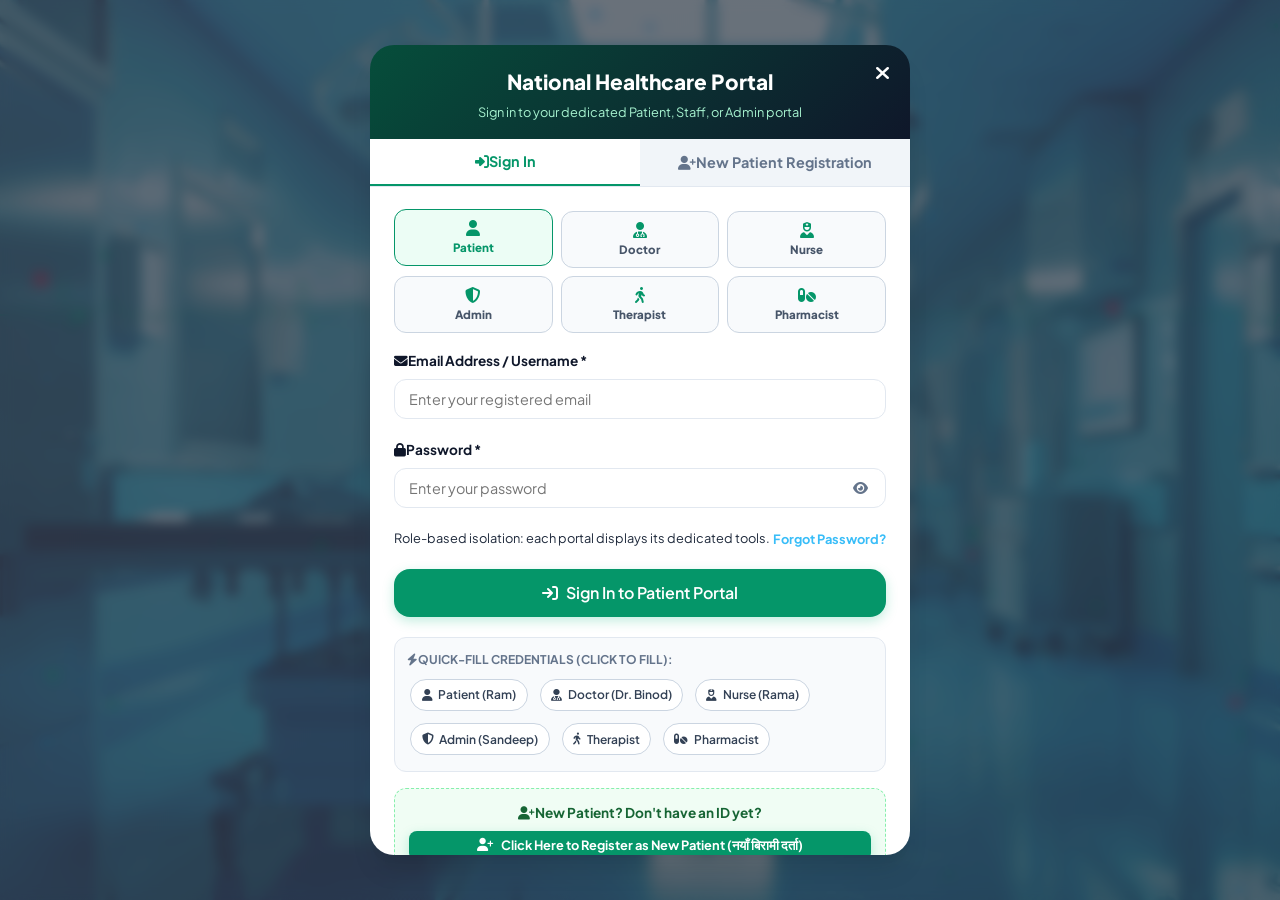
==== commit 211e881a: "Fix patient login & profile overview, resolve appointment sync to admin dashboard, and update tests" ====
--- a/templates/index.html
+++ b/templates/index.html
@@ -101,6 +101,9 @@
             <span id="headerUserRole" class="user-info-role">PATIENT</span>
           </div>
         </div>
+        <button class="btn btn-outline btn-sm" id="headerProfileBtn" onclick="openPatientProfileModal()" style="font-size:0.75rem; padding:0.4rem 0.6rem; color:var(--primary); border-color:var(--primary); display:none;" title="View & Edit My Profile">
+          <i class="fa-solid fa-id-card"></i> My Profile
+        </button>
         <button class="btn btn-outline btn-sm" id="headerLoginBtn" onclick="openLoginModal()" style="font-size:0.75rem; padding:0.4rem 0.6rem;" title="Sign In with ID and Password">
           <i class="fa-solid fa-right-to-bracket"></i> Login
         </button>
@@ -427,6 +430,34 @@
           <i class="fa-solid fa-plus"></i> Book New Service
         </button>
       </div>
+ 
+      <!-- Patient Personal Account & Profile Overview Card -->
+      <div class="card-panel" id="patientIdentityCard" style="background:linear-gradient(135deg, #f0fdf4 0%, #ecfdf5 100%); border:1px solid #a7f3d0; margin-bottom:1.5rem; padding:1.25rem 1.5rem;">
+        <div style="display:flex; justify-content:space-between; align-items:center; flex-wrap:wrap; gap:1rem;">
+          <div style="display:flex; align-items:center; gap:1rem;">
+            <img id="patientCardAvatar" src="https://images.unsplash.com/photo-1507003211169-0a1dd7228f2d?w=150" alt="Avatar" style="width:58px; height:58px; border-radius:50%; border:3px solid #10b981; object-fit:cover;">
+            <div>
+              <div style="display:flex; align-items:center; gap:0.5rem;">
+                <h3 id="patientCardName" style="margin:0; font-size:1.25rem; font-weight:800; color:#065f46;">Ram</h3>
+                <span id="patientCardId" class="badge" style="background:#059669; color:white; font-size:0.75rem;">#PAT-1</span>
+              </div>
+              <div style="font-size:0.825rem; color:#047857; margin-top:0.25rem; display:flex; gap:0.75rem; flex-wrap:wrap;">
+                <span><i class="fa-solid fa-envelope"></i> <span id="patientCardEmail">ram@demo.com</span></span>
+                <span><i class="fa-solid fa-phone"></i> <span id="patientCardPhone">+977 9841234567</span></span>
+                <span><i class="fa-solid fa-droplet"></i> Blood: <strong id="patientCardBlood">O+</strong></span>
+              </div>
+            </div>
+          </div>
+          <div style="display:flex; gap:0.5rem;">
+            <button type="button" class="btn btn-outline btn-sm" onclick="openPatientProfileModal()" style="border-color:#059669; color:#059669; font-weight:700;">
+              <i class="fa-solid fa-user-pen"></i> Edit Profile
+            </button>
+            <button type="button" class="btn btn-outline btn-sm" onclick="openChangePasswordModal()" style="border-color:#059669; color:#059669; font-weight:700;">
+              <i class="fa-solid fa-key"></i> Change Password
+            </button>
+          </div>
+        </div>
+      </div>
 
       <div class="card-panel">
         <div style="display:flex; justify-content:space-between; align-items:center; margin-bottom:1rem;">
@@ -549,7 +580,7 @@
         <div id="loginFormSection">
           <form onsubmit="handleLoginSubmit(event)">
             <div class="role-login-grid" aria-label="Choose your portal">
-              <button type="button" class="role-login-card active" data-login-role="patient" onclick="selectRoleLogin('patient', 'patient@demo.com', 'ram123')"><i class="fa-solid fa-user"></i><span>Patient</span></button>
+              <button type="button" class="role-login-card active" data-login-role="patient" onclick="selectRoleLogin('patient', 'ram@demo.com', 'ram123')"><i class="fa-solid fa-user"></i><span>Patient</span></button>
               <button type="button" class="role-login-card" data-login-role="doctor" onclick="selectRoleLogin('doctor', 'dr.binod@demo.com', 'doctor123')"><i class="fa-solid fa-user-doctor"></i><span>Doctor</span></button>
               <button type="button" class="role-login-card" data-login-role="nurse" onclick="selectRoleLogin('nurse', 'nurse.rama@demo.com', 'nurse123')"><i class="fa-solid fa-user-nurse"></i><span>Nurse</span></button>
               <button type="button" class="role-login-card" data-login-role="admin" onclick="selectRoleLogin('admin', 'sandeep@demo.com', 'admin123')"><i class="fa-solid fa-shield-halved"></i><span>Admin</span></button>
@@ -596,8 +627,8 @@
               <i class="fa-solid fa-bolt"></i> Quick-Fill Credentials (Click to fill):
             </div>
             <div style="display:flex; flex-wrap:wrap; gap:0.35rem;">
-              <span class="preset-chip" onclick="selectRoleLogin('patient', 'patient@demo.com', 'ram123')">
-                <i class="fa-solid fa-user"></i> Patient
+              <span class="preset-chip" onclick="selectRoleLogin('patient', 'ram@demo.com', 'ram123')">
+                <i class="fa-solid fa-user"></i> Patient (Ram)
               </span>
               <span class="preset-chip" onclick="selectRoleLogin('doctor', 'dr.binod@demo.com', 'doctor123')">
                 <i class="fa-solid fa-user-doctor"></i> Doctor (Dr. Binod)
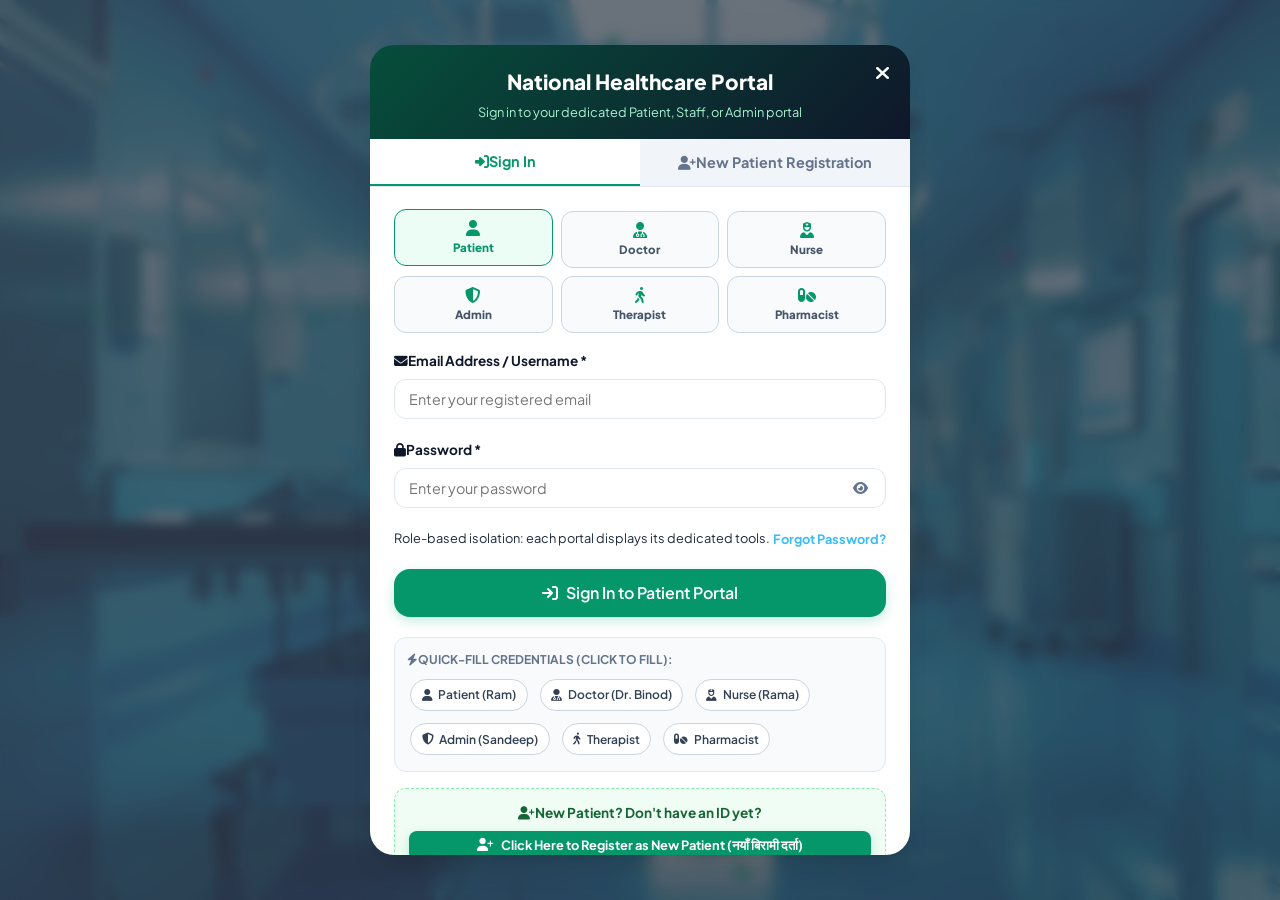
==== commit 70a763c0: "Fix patient re-login after logout: isolate portal selection from credential filling, add account syn" ====
--- a/templates/index.html
+++ b/templates/index.html
@@ -580,21 +580,21 @@
         <div id="loginFormSection">
           <form onsubmit="handleLoginSubmit(event)">
             <div class="role-login-grid" aria-label="Choose your portal">
-              <button type="button" class="role-login-card active" data-login-role="patient" onclick="selectRoleLogin('patient', 'ram@demo.com', 'ram123')"><i class="fa-solid fa-user"></i><span>Patient</span></button>
-              <button type="button" class="role-login-card" data-login-role="doctor" onclick="selectRoleLogin('doctor', 'dr.binod@demo.com', 'doctor123')"><i class="fa-solid fa-user-doctor"></i><span>Doctor</span></button>
-              <button type="button" class="role-login-card" data-login-role="nurse" onclick="selectRoleLogin('nurse', 'nurse.rama@demo.com', 'nurse123')"><i class="fa-solid fa-user-nurse"></i><span>Nurse</span></button>
-              <button type="button" class="role-login-card" data-login-role="admin" onclick="selectRoleLogin('admin', 'sandeep@demo.com', 'admin123')"><i class="fa-solid fa-shield-halved"></i><span>Admin</span></button>
-              <button type="button" class="role-login-card" data-login-role="therapist" onclick="selectRoleLogin('therapist', 'therapist.asha@demo.com', 'therapist123')"><i class="fa-solid fa-person-walking"></i><span>Therapist</span></button>
-              <button type="button" class="role-login-card" data-login-role="pharmacist" onclick="selectRoleLogin('pharmacist', 'pharm@demo.com', 'pharm123')"><i class="fa-solid fa-pills"></i><span>Pharmacist</span></button>
+              <button type="button" class="role-login-card active" data-login-role="patient" onclick="selectRolePortal('patient')"><i class="fa-solid fa-user"></i><span>Patient</span></button>
+              <button type="button" class="role-login-card" data-login-role="doctor" onclick="selectRolePortal('doctor')"><i class="fa-solid fa-user-doctor"></i><span>Doctor</span></button>
+              <button type="button" class="role-login-card" data-login-role="nurse" onclick="selectRolePortal('nurse')"><i class="fa-solid fa-user-nurse"></i><span>Nurse</span></button>
+              <button type="button" class="role-login-card" data-login-role="admin" onclick="selectRolePortal('admin')"><i class="fa-solid fa-shield-halved"></i><span>Admin</span></button>
+              <button type="button" class="role-login-card" data-login-role="therapist" onclick="selectRolePortal('therapist')"><i class="fa-solid fa-person-walking"></i><span>Therapist</span></button>
+              <button type="button" class="role-login-card" data-login-role="pharmacist" onclick="selectRolePortal('pharmacist')"><i class="fa-solid fa-pills"></i><span>Pharmacist</span></button>
             </div>
             <div class="form-group">
               <label class="form-label"><i class="fa-solid fa-envelope"></i> Email Address / Username *</label>
-              <input type="email" id="loginEmail" class="form-control" placeholder="Enter your registered email" value="" required>
+              <input type="email" id="loginEmail" class="form-control" placeholder="Enter your registered email" autocomplete="email" required>
             </div>
             <div class="form-group">
               <label class="form-label"><i class="fa-solid fa-lock"></i> Password *</label>
               <div class="password-input-wrap">
-                <input type="password" id="loginPassword" class="form-control" placeholder="Enter your password" value="" required>
+                <input type="password" id="loginPassword" class="form-control" placeholder="Enter your password" autocomplete="current-password" required>
                 <button type="button" class="password-toggle" onclick="togglePasswordVisibility('loginPassword', this)" aria-label="Show password" title="Show password"><i class="fa-solid fa-eye"></i></button>
               </div>
             </div>
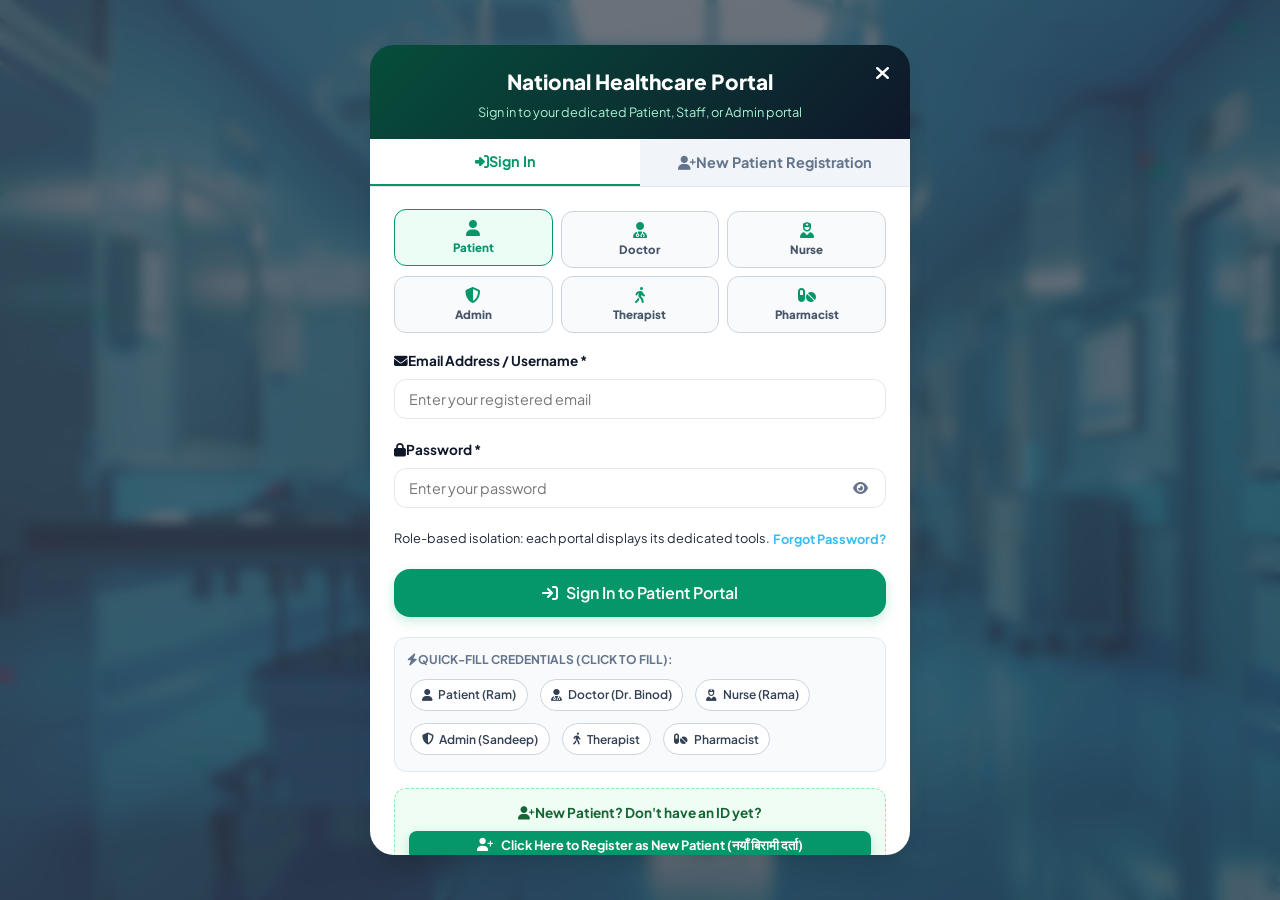
==== commit 2395e7d5: "feat: link admin assignments to staff dashboard and enable direct staff response with ETA to patient" ====
--- a/templates/index.html
+++ b/templates/index.html
@@ -996,6 +996,70 @@
     </div>
   </div>
 
+  <!-- Staff Response & ETA Modal (Direct updates from Doctor/Nurse/Staff to Patient) -->
+  <div id="staffResponseModal" class="modal-backdrop">
+    <div class="modal-box" style="max-width:550px;">
+      <div class="modal-header">
+        <div>
+          <h3 class="modal-title"><i class="fa-solid fa-paper-plane" style="color:var(--primary);"></i> Send Update / ETA to Patient</h3>
+          <div style="font-size:0.8rem; color:var(--text-muted);">Direct message delivered straight to patient's dashboard</div>
+        </div>
+        <button class="modal-close-btn" onclick="closeModal('staffResponseModal')"><i class="fa-solid fa-xmark"></i></button>
+      </div>
+      <div class="modal-body">
+        <form onsubmit="submitStaffResponse(event)">
+          <div style="background:#f8fafc; border-radius:var(--radius-md); padding:0.85rem 1rem; margin-bottom:1rem;">
+            <div style="display:flex; justify-content:space-between; align-items:center;">
+              <div>
+                <span id="staffRespApptNumber" style="font-weight:700; color:var(--primary); font-size:0.85rem;"></span>
+                <div id="staffRespPatientName" style="font-weight:800; color:var(--dark); font-size:1rem;"></div>
+              </div>
+              <span id="staffRespStatusBadge" class="badge badge-assigned">Assigned</span>
+            </div>
+            <div id="staffRespAddress" style="font-size:0.8rem; color:var(--text-muted); margin-top:0.35rem;"></div>
+          </div>
+
+          <div class="form-group">
+            <label class="form-label" style="font-weight:700;">Visit Status Update</label>
+            <select id="staffRespStatusSelect" class="form-control">
+              <option value="Assigned">Assigned (Preparing visit)</option>
+              <option value="Confirmed">Confirmed (Appointment accepted)</option>
+              <option value="On the Way">On the Way (En route to patient)</option>
+              <option value="In-Progress">In-Progress (At patient home)</option>
+              <option value="Completed">Completed (Visit finished)</option>
+            </select>
+          </div>
+
+          <div class="form-group">
+            <label class="form-label" style="font-weight:700;">Estimated Arrival Time (ETA)</label>
+            <div style="display:flex; gap:0.5rem; margin-bottom:0.5rem; flex-wrap:wrap;">
+              <button type="button" class="btn btn-outline btn-sm" onclick="setEtaPreset('15 mins')">15 mins</button>
+              <button type="button" class="btn btn-outline btn-sm" onclick="setEtaPreset('30 mins')">30 mins</button>
+              <button type="button" class="btn btn-outline btn-sm" onclick="setEtaPreset('45 mins')">45 mins</button>
+              <button type="button" class="btn btn-outline btn-sm" onclick="setEtaPreset('1 hour')">1 hour</button>
+              <button type="button" class="btn btn-outline btn-sm" onclick="setEtaPreset('At scheduled time')">Scheduled time</button>
+            </div>
+            <input type="text" id="staffRespEtaInput" class="form-control" placeholder="e.g. 20-25 mins or 10:30 AM">
+          </div>
+
+          <div class="form-group">
+            <label class="form-label" style="font-weight:700;">Direct Message / Clinical Notice to Patient</label>
+            <div style="display:flex; gap:0.4rem; margin-bottom:0.5rem; flex-wrap:wrap;">
+              <button type="button" class="btn btn-outline btn-sm" style="font-size:0.75rem;" onclick="setMessagePreset('I am on my way to your location.')">On my way</button>
+              <button type="button" class="btn btn-outline btn-sm" style="font-size:0.75rem;" onclick="setMessagePreset('Please keep previous prescriptions and reports ready.')">Prepare reports</button>
+              <button type="button" class="btn btn-outline btn-sm" style="font-size:0.75rem;" onclick="setMessagePreset('I have reviewed your case and will arrive shortly.')">Case reviewed</button>
+            </div>
+            <textarea id="staffRespMessageText" class="form-control" rows="3" placeholder="Enter instructions, notes, or arrival confirmation for the patient..." required></textarea>
+          </div>
+
+          <button type="submit" class="btn btn-primary btn-lg" style="width:100%; margin-top:0.5rem;">
+            <i class="fa-solid fa-paper-plane"></i> Send Update Directly to Patient
+          </button>
+        </form>
+      </div>
+    </div>
+  </div>
+
   <!-- 4. Healthcare Professional Visit & Records Console (Step 6) -->
   <div id="completeRecordsModal" class="modal-backdrop">
     <div class="modal-box" style="max-width:800px;">
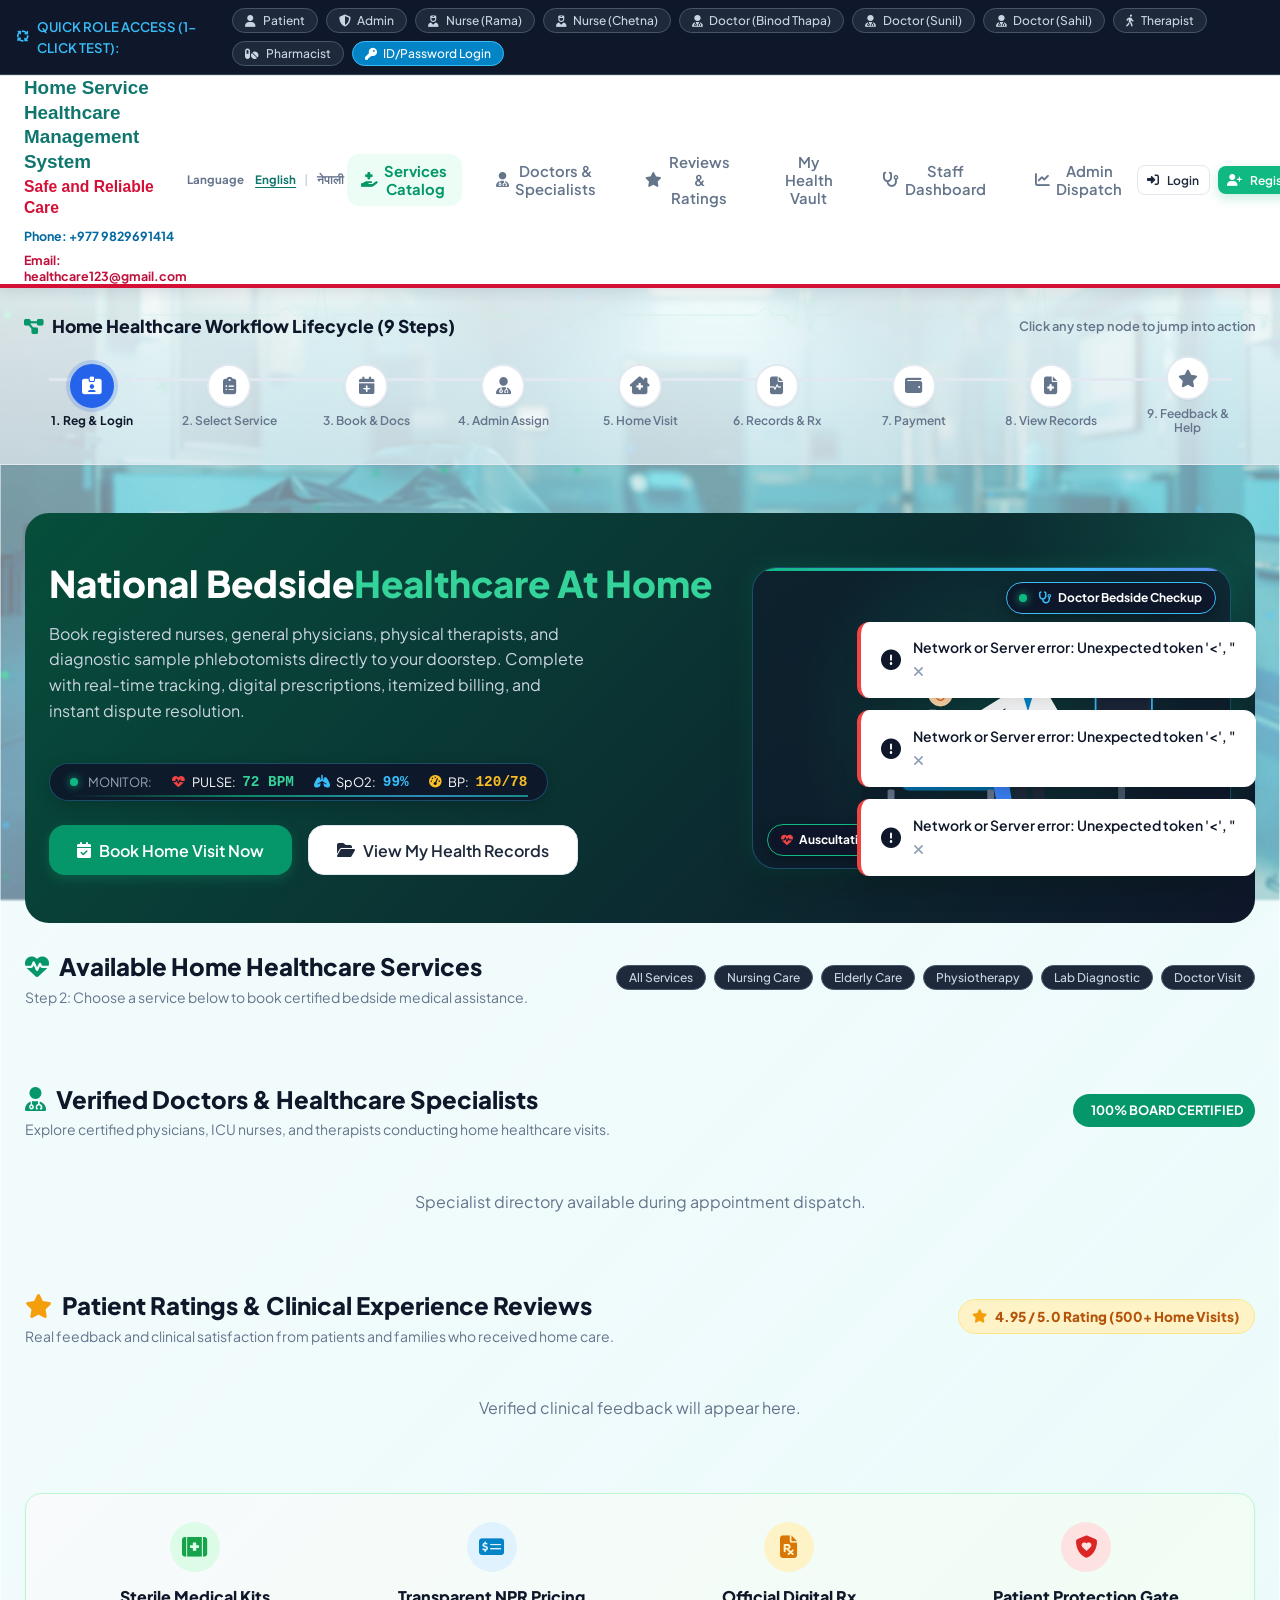
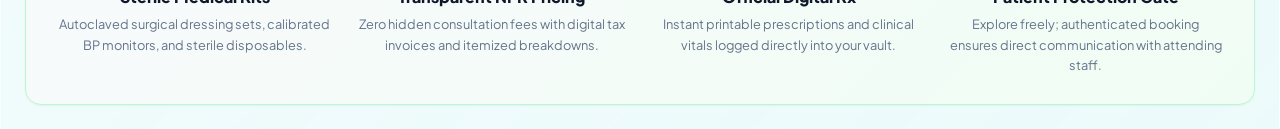
==== commit c99e5ec9: "feat: Implement protected-action gate and public exploration mode" ====
--- a/templates/index.html
+++ b/templates/index.html
@@ -18,7 +18,7 @@
   <link rel="stylesheet" href="/static/css/animations.css">
   <link rel="stylesheet" href="/static/css/doctor_animation.css">
 </head>
-<body class="app-locked">
+<body>
 
   <!-- Top Quick Demo Role Switcher Bar -->
   <aside class="demo-role-bar">
@@ -82,14 +82,20 @@
         <button class="nav-btn active" id="navBtnServices" data-tab="services" onclick="switchTab('services')">
           <i class="fa-solid fa-hand-holding-medical"></i> <span data-i18n data-en="Services Catalog" data-ne="सेवा सूची">Services Catalog</span>
         </button>
+        <button class="nav-btn" id="navBtnDoctors" data-tab="doctors" onclick="switchTab('doctors')">
+          <i class="fa-solid fa-user-doctor"></i> <span data-i18n data-en="Doctors & Specialists" data-ne="डाक्टर तथा विशेषज्ञहरू">Doctors & Specialists</span>
+        </button>
+        <button class="nav-btn" id="navBtnReviews" data-tab="reviews" onclick="switchTab('reviews')">
+          <i class="fa-solid fa-star"></i> <span data-i18n data-en="Reviews & Ratings" data-ne="समीक्षा र मूल्याङ्कन">Reviews & Ratings</span>
+        </button>
         <button class="nav-btn" id="navBtnRecords" data-tab="records" onclick="switchTab('records')">
-          <i class="fa-solid fa-folder-medical"></i> <span data-i18n data-en="My Health Vault & Vitals" data-ne="मेरो स्वास्थ्य विवरण">My Health Vault & Vitals</span>
+          <i class="fa-solid fa-folder-medical"></i> <span data-i18n data-en="My Health Vault" data-ne="मेरो स्वास्थ्य विवरण">My Health Vault</span>
         </button>
         <button class="nav-btn" id="navBtnProfessional" data-tab="professional" onclick="switchTab('professional')">
           <i class="fa-solid fa-stethoscope"></i> <span id="staffNavLabel" data-i18n data-en="Staff Dashboard" data-ne="कर्मचारी ड्यासबोर्ड">Staff Dashboard</span>
         </button>
         <button class="nav-btn" id="navBtnAdmin" data-tab="admin" onclick="switchTab('admin')">
-          <i class="fa-solid fa-chart-line"></i> <span data-i18n data-en="Admin Dispatch & Resolution" data-ne="प्रशासनिक व्यवस्थापन">Admin Dispatch & Resolution</span>
+          <i class="fa-solid fa-chart-line"></i> <span data-i18n data-en="Admin Dispatch" data-ne="प्रशासनिक व्यवस्थापन">Admin Dispatch</span>
         </button>
       </nav>
 
@@ -417,6 +423,76 @@
       </div>
 
       <div id="servicesGridContainer" class="services-grid"></div>
+
+      <!-- Verified Doctors & Specialists Showcase -->
+      <div class="section-title-bar" style="margin-top:3rem;" id="doctorsShowcaseSection">
+        <div>
+          <h2 class="section-title">
+            <i class="fa-solid fa-user-doctor" style="color:var(--primary);"></i> 
+            <span data-i18n data-en="Verified Doctors & Healthcare Specialists" data-ne="प्रमाणित डाक्टर तथा स्वास्थ्य विशेषज्ञहरू">Verified Doctors & Healthcare Specialists</span>
+          </h2>
+          <p style="font-size:0.875rem; color:var(--text-muted);" data-i18n data-en="Explore certified physicians, ICU nurses, and therapists conducting home healthcare visits." data-ne="घरमै आई उपचार गर्ने प्रमाणित चिकित्सक, नर्स तथा विशेषज्ञहरू।">
+            Explore certified physicians, ICU nurses, and therapists conducting home healthcare visits.
+          </p>
+        </div>
+        <span class="badge" style="background:#059669; color:white; font-size:0.8rem; font-weight:700; padding:0.4rem 0.75rem;">
+          <i class="fa-solid fa-shield-check"></i> <span data-i18n data-en="100% Board Certified" data-ne="१००% प्रमाणित चिकित्सक">100% Board Certified</span>
+        </span>
+      </div>
+
+      <div id="publicDoctorsGridContainer" class="doctors-grid"></div>
+
+      <!-- Real Patient Reviews & Clinical Experience -->
+      <div class="section-title-bar" style="margin-top:3rem;" id="reviewsShowcaseSection">
+        <div>
+          <h2 class="section-title">
+            <i class="fa-solid fa-star" style="color:#f59e0b;"></i> 
+            <span data-i18n data-en="Patient Ratings & Clinical Experience Reviews" data-ne="बिरामी मूल्याङ्कन तथा अनुभव समीक्षा">Patient Ratings & Clinical Experience Reviews</span>
+          </h2>
+          <p style="font-size:0.875rem; color:var(--text-muted);" data-i18n data-en="Real feedback and clinical satisfaction from patients and families who received home care." data-ne="घरमै स्वास्थ्य सेवा प्राप्त गरेका बिरामी र परिवारहरूको वास्तविक अनुभव।">
+            Real feedback and clinical satisfaction from patients and families who received home care.
+          </p>
+        </div>
+        <div style="display:flex; align-items:center; gap:0.5rem; background:#fef3c7; border:1px solid #fde68a; border-radius:var(--radius-full); padding:0.35rem 0.85rem; font-weight:800; color:#b45309; font-size:0.85rem;">
+          <i class="fa-solid fa-star" style="color:#f59e0b;"></i> 4.95 / 5.0 Rating (500+ Home Visits)
+        </div>
+      </div>
+
+      <div id="publicReviewsGridContainer" class="reviews-grid"></div>
+
+      <!-- Trust Badges & Clinical Standards -->
+      <div class="card-panel" style="margin-top:3rem; background:linear-gradient(135deg, #f8fafc 0%, #f0fdf4 100%); border:1px solid #bbf7d0; padding:1.75rem 2rem;">
+        <div style="display:grid; grid-template-columns:repeat(auto-fit, minmax(220px, 1fr)); gap:1.5rem; text-align:center;">
+          <div>
+            <div style="width:50px; height:50px; border-radius:50%; background:#dcfce7; color:#16a34a; display:flex; align-items:center; justify-content:center; margin:0 auto 0.75rem; font-size:1.4rem;">
+              <i class="fa-solid fa-kit-medical"></i>
+            </div>
+            <h4 style="font-weight:800; color:var(--dark); margin-bottom:0.3rem;">Sterile Medical Kits</h4>
+            <p style="font-size:0.8rem; color:var(--text-muted); margin:0;">Autoclaved surgical dressing sets, calibrated BP monitors, and sterile disposables.</p>
+          </div>
+          <div>
+            <div style="width:50px; height:50px; border-radius:50%; background:#e0f2fe; color:#0284c7; display:flex; align-items:center; justify-content:center; margin:0 auto 0.75rem; font-size:1.4rem;">
+              <i class="fa-solid fa-money-check-dollar"></i>
+            </div>
+            <h4 style="font-weight:800; color:var(--dark); margin-bottom:0.3rem;">Transparent NPR Pricing</h4>
+            <p style="font-size:0.8rem; color:var(--text-muted); margin:0;">Zero hidden consultation fees with digital tax invoices and itemized breakdowns.</p>
+          </div>
+          <div>
+            <div style="width:50px; height:50px; border-radius:50%; background:#fef3c7; color:#d97706; display:flex; align-items:center; justify-content:center; margin:0 auto 0.75rem; font-size:1.4rem;">
+              <i class="fa-solid fa-file-prescription"></i>
+            </div>
+            <h4 style="font-weight:800; color:var(--dark); margin-bottom:0.3rem;">Official Digital Rx</h4>
+            <p style="font-size:0.8rem; color:var(--text-muted); margin:0;">Instant printable prescriptions and clinical vitals logged directly into your vault.</p>
+          </div>
+          <div>
+            <div style="width:50px; height:50px; border-radius:50%; background:#fee2e2; color:#dc2626; display:flex; align-items:center; justify-content:center; margin:0 auto 0.75rem; font-size:1.4rem;">
+              <i class="fa-solid fa-shield-heart"></i>
+            </div>
+            <h4 style="font-weight:800; color:var(--dark); margin-bottom:0.3rem;">Patient Protection Gate</h4>
+            <p style="font-size:0.8rem; color:var(--text-muted); margin:0;">Explore freely; authenticated booking ensures direct communication with attending staff.</p>
+          </div>
+        </div>
+      </div>
     </section>
 
     <!-- VIEW 2: Patient Health Vault & Appointment History (Step 8) -->
@@ -577,6 +653,15 @@
       </div>
 
       <div class="modal-body" style="padding:1.5rem;">
+        <!-- Dynamic Protected Gate Notice Banner -->
+        <div id="authGateNoticeBanner" style="display:none; background:#eff6ff; border:1px solid #bfdbfe; border-radius:var(--radius-md); padding:0.75rem 1rem; margin-bottom:1.25rem; font-size:0.875rem; color:#1e40af; display:flex; align-items:flex-start; gap:0.6rem;">
+          <i class="fa-solid fa-shield-halved" style="font-size:1.25rem; color:#3b82f6; margin-top:2px;"></i>
+          <div style="flex:1;">
+            <div id="authGateNoticeTitle" style="font-weight:700; color:#1e3a8a;">Sign In to Continue</div>
+            <div id="authGateNoticeText" style="margin-top:0.2rem; font-size:0.8rem; color:#3b82f6; line-height:1.4;"></div>
+          </div>
+        </div>
+
         <div id="loginFormSection">
           <form onsubmit="handleLoginSubmit(event)">
             <div class="role-login-grid" aria-label="Choose your portal">
--- a/static/css/style.css
+++ b/static/css/style.css
@@ -71,9 +71,6 @@
 }
 
 body.app-locked .demo-role-bar,
-body.app-locked .navbar,
-body.app-locked .workflow-section,
-body.app-locked main.container,
 body.patient-session .demo-role-bar {
   display: none !important;
 }
@@ -1800,3 +1797,150 @@
   80% { opacity: 1; }
   100% { top: 100%; opacity: 0; }
 }
+
+/* Public Verified Doctors & Specialists Showcase */
+.doctors-grid {
+  display: grid;
+  grid-template-columns: repeat(auto-fill, minmax(280px, 1fr));
+  gap: 1.5rem;
+  margin-top: 1rem;
+}
+
+.doctor-card {
+  background: var(--surface);
+  border: 1px solid var(--border);
+  border-radius: var(--radius-lg);
+  padding: 1.5rem;
+  display: flex;
+  flex-direction: column;
+  box-shadow: var(--shadow-sm);
+  transition: transform 0.2s ease, box-shadow 0.2s ease, border-color 0.2s ease;
+  position: relative;
+  overflow: hidden;
+}
+
+.doctor-card:hover {
+  transform: translateY(-4px);
+  box-shadow: var(--shadow-md);
+  border-color: var(--primary-light);
+}
+
+.doctor-card-header {
+  display: flex;
+  gap: 1rem;
+  align-items: center;
+  margin-bottom: 1rem;
+}
+
+.doctor-avatar {
+  width: 64px;
+  height: 64px;
+  border-radius: var(--radius-full);
+  object-fit: cover;
+  border: 2px solid var(--primary);
+  box-shadow: 0 0 10px rgba(16, 185, 129, 0.2);
+}
+
+.doctor-info-head h4 {
+  font-size: 1.1rem;
+  font-weight: 800;
+  color: var(--dark);
+  margin: 0 0 0.25rem 0;
+}
+
+.doctor-spec {
+  font-size: 0.8rem;
+  color: var(--primary-dark);
+  font-weight: 700;
+  line-height: 1.3;
+}
+
+.doctor-meta-row {
+  display: flex;
+  align-items: center;
+  justify-content: space-between;
+  margin: 0.75rem 0;
+  padding: 0.5rem 0.75rem;
+  background: #f8fafc;
+  border-radius: var(--radius-sm);
+  font-size: 0.8rem;
+}
+
+.doctor-rating {
+  color: #f59e0b;
+  font-weight: 800;
+  display: flex;
+  align-items: center;
+  gap: 0.25rem;
+}
+
+.doctor-card-footer {
+  margin-top: auto;
+  padding-top: 0.75rem;
+}
+
+/* Public Reviews & Testimonials Grid */
+.reviews-grid {
+  display: grid;
+  grid-template-columns: repeat(auto-fill, minmax(290px, 1fr));
+  gap: 1.5rem;
+  margin-top: 1rem;
+}
+
+.review-card {
+  background: var(--surface);
+  border: 1px solid var(--border);
+  border-radius: var(--radius-lg);
+  padding: 1.5rem;
+  display: flex;
+  flex-direction: column;
+  box-shadow: var(--shadow-sm);
+  transition: transform 0.2s ease, box-shadow 0.2s ease;
+  position: relative;
+}
+
+.review-card:hover {
+  transform: translateY(-3px);
+  box-shadow: var(--shadow-md);
+}
+
+.review-stars {
+  color: #f59e0b;
+  font-size: 0.95rem;
+  margin-bottom: 0.75rem;
+  display: flex;
+  gap: 0.2rem;
+}
+
+.review-quote {
+  font-size: 0.875rem;
+  color: var(--text-main);
+  line-height: 1.5;
+  font-style: italic;
+  margin-bottom: 1rem;
+  flex: 1;
+}
+
+.review-patient-meta {
+  display: flex;
+  align-items: center;
+  justify-content: space-between;
+  padding-top: 0.75rem;
+  border-top: 1px dashed var(--border);
+  font-size: 0.8rem;
+}
+
+.review-patient-name {
+  font-weight: 700;
+  color: var(--dark);
+}
+
+.review-service-tag {
+  background: #ecfdf5;
+  color: #065f46;
+  padding: 0.2rem 0.5rem;
+  border-radius: var(--radius-full);
+  font-weight: 600;
+  font-size: 0.725rem;
+}
+
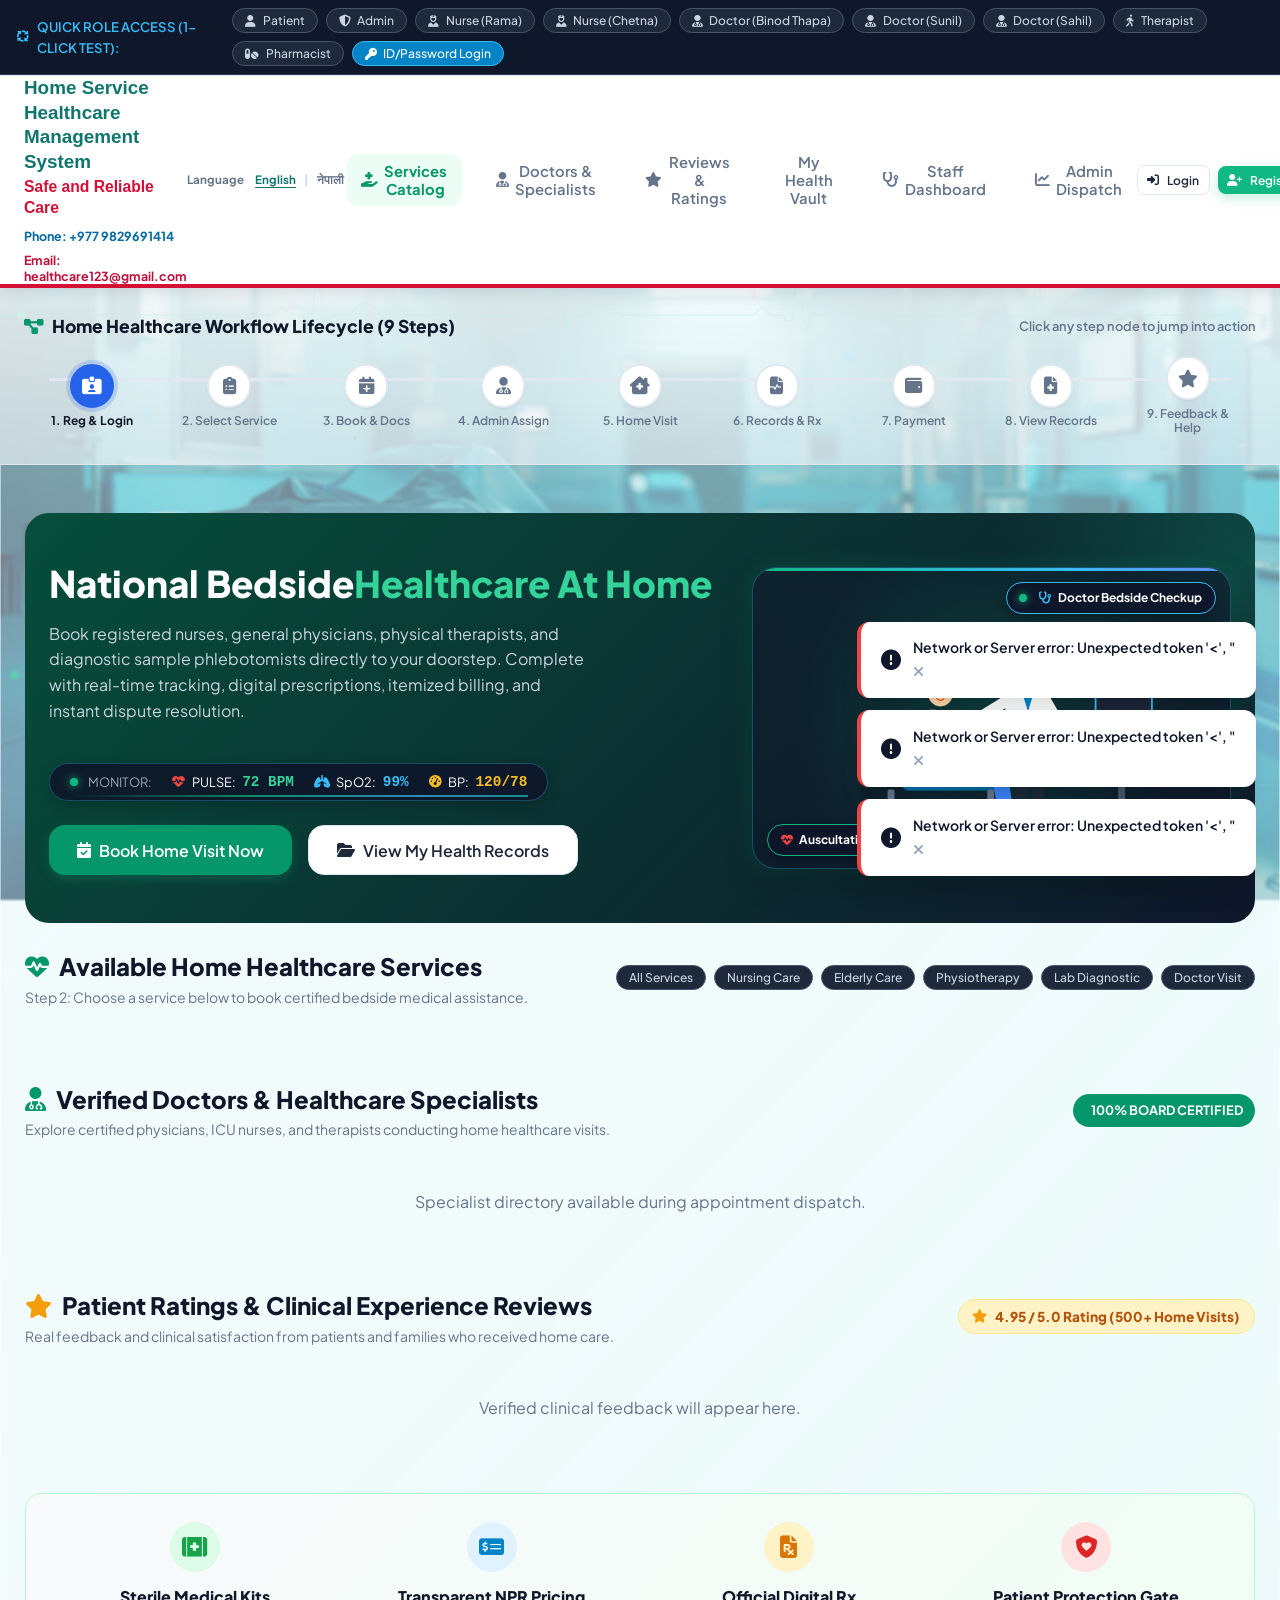
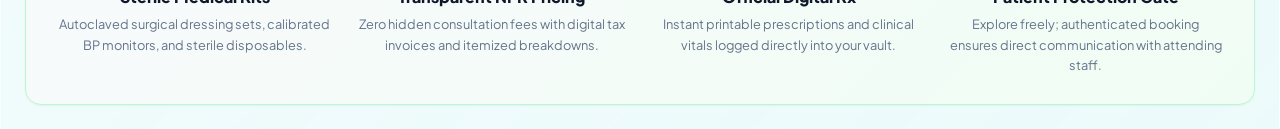
==== commit 511f9b37: "feat: Add interactive Banke Nepalgunj map picker for patient address and staff home visit navigation" ====
--- a/templates/index.html
+++ b/templates/index.html
@@ -17,6 +17,8 @@
   <link rel="stylesheet" href="/static/css/style.css">
   <link rel="stylesheet" href="/static/css/animations.css">
   <link rel="stylesheet" href="/static/css/doctor_animation.css">
+  <!-- Leaflet CSS for Interactive Nepalgunj Maps -->
+  <link rel="stylesheet" href="https://unpkg.com/leaflet@1.9.4/dist/leaflet.css" integrity="sha256-p4NxAoJBhIIN+hmNHrzRCf9tD/miZyoHS5obTRR9BMY=" crossorigin=""/>
 </head>
 <body>
 
@@ -1017,12 +1019,32 @@
 
           <div class="form-group">
             <div style="display:flex; justify-content:space-between; align-items:center; margin-bottom:0.4rem;">
-              <label class="form-label" style="margin-bottom:0;">Home Visit Address *</label>
+              <label class="form-label" style="margin-bottom:0;"><i class="fa-solid fa-map-location-dot" style="color:var(--primary);"></i> Home Visit Address (Banke, Nepalgunj) *</label>
               <button type="button" class="btn btn-sm btn-outline" onclick="autoDetectLocation()" style="font-size:0.75rem; padding:0.2rem 0.5rem;">
                 <i class="fa-solid fa-location-crosshairs" style="color:var(--primary);"></i> Auto-Detect GPS
               </button>
             </div>
-            <input type="text" id="bookingAddress" class="form-control" placeholder="Enter complete flat/house number and street" required>
+            <input type="text" id="bookingAddress" class="form-control" placeholder="House/Street, Ward or Landmark in Banke, Nepalgunj" required>
+            <input type="hidden" id="bookingLatitude" value="28.0500">
+            <input type="hidden" id="bookingLongitude" value="81.6167">
+
+            <!-- Interactive Banke Nepalgunj Map Picker -->
+            <div style="margin-top:0.6rem; border:1px solid var(--border-color); border-radius:var(--radius-md); overflow:hidden; background:#f8fafc; box-shadow:0 1px 3px rgba(0,0,0,0.05);">
+              <div style="padding:0.45rem 0.75rem; background:#f1f5f9; display:flex; justify-content:space-between; align-items:center; font-size:0.75rem; color:var(--text-muted); border-bottom:1px solid var(--border-color); flex-wrap:wrap; gap:0.3rem;">
+                <span><i class="fa-solid fa-crosshairs" style="color:var(--primary);"></i> <strong>Click map or drag pin</strong> to pinpoint patient house</span>
+                <span id="bookingCoordsBadge" style="background:#e0f2fe; color:#0369a1; font-weight:700; padding:2px 8px; border-radius:4px; font-family:monospace; font-size:0.75rem;">28.0500° N, 81.6167° E</span>
+              </div>
+              <div style="padding:0.35rem 0.6rem; display:flex; gap:0.35rem; flex-wrap:wrap; background:#ffffff; border-bottom:1px solid #e2e8f0; align-items:center;">
+                <span style="font-size:0.7rem; color:var(--text-muted); font-weight:700;"><i class="fa-solid fa-location-arrow"></i> Nepalgunj Hotspots:</span>
+                <button type="button" class="btn btn-sm btn-outline" onclick="jumpToNepalgunjLandmark(28.0560, 81.6210, 'Dhamboji Chowk, Nepalgunj-2, Banke')" style="font-size:0.68rem; padding:0.15rem 0.45rem;">Dhamboji</button>
+                <button type="button" class="btn btn-sm btn-outline" onclick="jumpToNepalgunjLandmark(28.0435, 81.6150, 'Tribhuvan Chowk, Nepalgunj-1, Banke')" style="font-size:0.68rem; padding:0.15rem 0.45rem;">Tribhuvan Chowk</button>
+                <button type="button" class="btn btn-sm btn-outline" onclick="jumpToNepalgunjLandmark(28.0482, 81.6262, 'BP Chowk, Nepalgunj-4, Banke')" style="font-size:0.68rem; padding:0.15rem 0.45rem;">BP Chowk</button>
+                <button type="button" class="btn btn-sm btn-outline" onclick="jumpToNepalgunjLandmark(28.0400, 81.6230, 'Bageshwori Temple Area, Nepalgunj, Banke')" style="font-size:0.68rem; padding:0.15rem 0.45rem;">Bageshwori</button>
+                <button type="button" class="btn btn-sm btn-outline" onclick="jumpToNepalgunjLandmark(28.0670, 81.6190, 'Karkando, Nepalgunj-18, Banke')" style="font-size:0.68rem; padding:0.15rem 0.45rem;">Karkando</button>
+                <button type="button" class="btn btn-sm btn-outline" onclick="jumpToNepalgunjLandmark(28.1880, 81.7040, 'Kohalpur Chowk, Kohalpur, Banke')" style="font-size:0.68rem; padding:0.15rem 0.45rem;">Kohalpur</button>
+              </div>
+              <div id="bookingMap" style="height:210px; width:100%; z-index:1;"></div>
+            </div>
           </div>
 
           <div class="form-group">
@@ -1491,7 +1513,36 @@
         </form>
       </div>
     </div>
+  <!-- Patient Home Location Map Modal for Staff / Admin / Patient -->
+  <div id="patientLocationModal" class="modal-backdrop">
+    <div class="modal-card" style="max-width:650px;">
+      <div class="modal-header">
+        <h3 class="modal-title"><i class="fa-solid fa-map-location-dot" style="color:var(--primary);"></i> Patient Home Visit Location (Banke, Nepalgunj)</h3>
+        <button class="modal-close-btn" onclick="closeModal('patientLocationModal')"><i class="fa-solid fa-xmark"></i></button>
+      </div>
+      <div class="modal-body">
+        <div style="background:#f8fafc; border:1px solid #e2e8f0; border-radius:var(--radius-md); padding:0.75rem 1rem; margin-bottom:0.75rem;">
+          <div style="font-weight:700; color:var(--dark); font-size:1rem;" id="locModalPatientName">Patient Name</div>
+          <div style="font-size:0.85rem; color:var(--text-main); margin-top:0.25rem;">
+            <i class="fa-solid fa-house-chimney" style="color:var(--primary);"></i> <strong id="locModalAddress">Nepalgunj, Banke</strong>
+          </div>
+          <div style="font-size:0.78rem; color:var(--text-muted); margin-top:0.25rem; font-family:monospace;" id="locModalCoords">GPS: 28.0500° N, 81.6167° E</div>
+        </div>
+
+        <div id="patientLocationMap" style="height:320px; width:100%; border-radius:var(--radius-md); border:1px solid var(--border-color); z-index:1; box-shadow:0 1px 3px rgba(0,0,0,0.08);"></div>
+
+        <div style="display:flex; justify-content:space-between; align-items:center; margin-top:1rem; flex-wrap:wrap; gap:0.5rem;">
+          <a id="locModalGmapsLink" href="#" target="_blank" class="btn btn-primary btn-sm" style="text-decoration:none;">
+            <i class="fa-solid fa-diamond-turn-right"></i> Open Turn-by-Turn GPS Navigation (Google Maps)
+          </a>
+          <button type="button" class="btn btn-outline btn-sm" onclick="closeModal('patientLocationModal')">Close</button>
+        </div>
+      </div>
+    </div>
   </div>
+
+  <!-- Leaflet JS for Interactive Nepalgunj Maps -->
+  <script src="https://unpkg.com/leaflet@1.9.4/dist/leaflet.js" integrity="sha256-20nQCchB9co0qIjJZRGuk2/Z9VM+kNiyxNV1lvTlZBo=" crossorigin=""></script>
 
   <!-- Medical Background Animation & App Scripts -->
   <script src="/static/js/medical_animation.js"></script>
